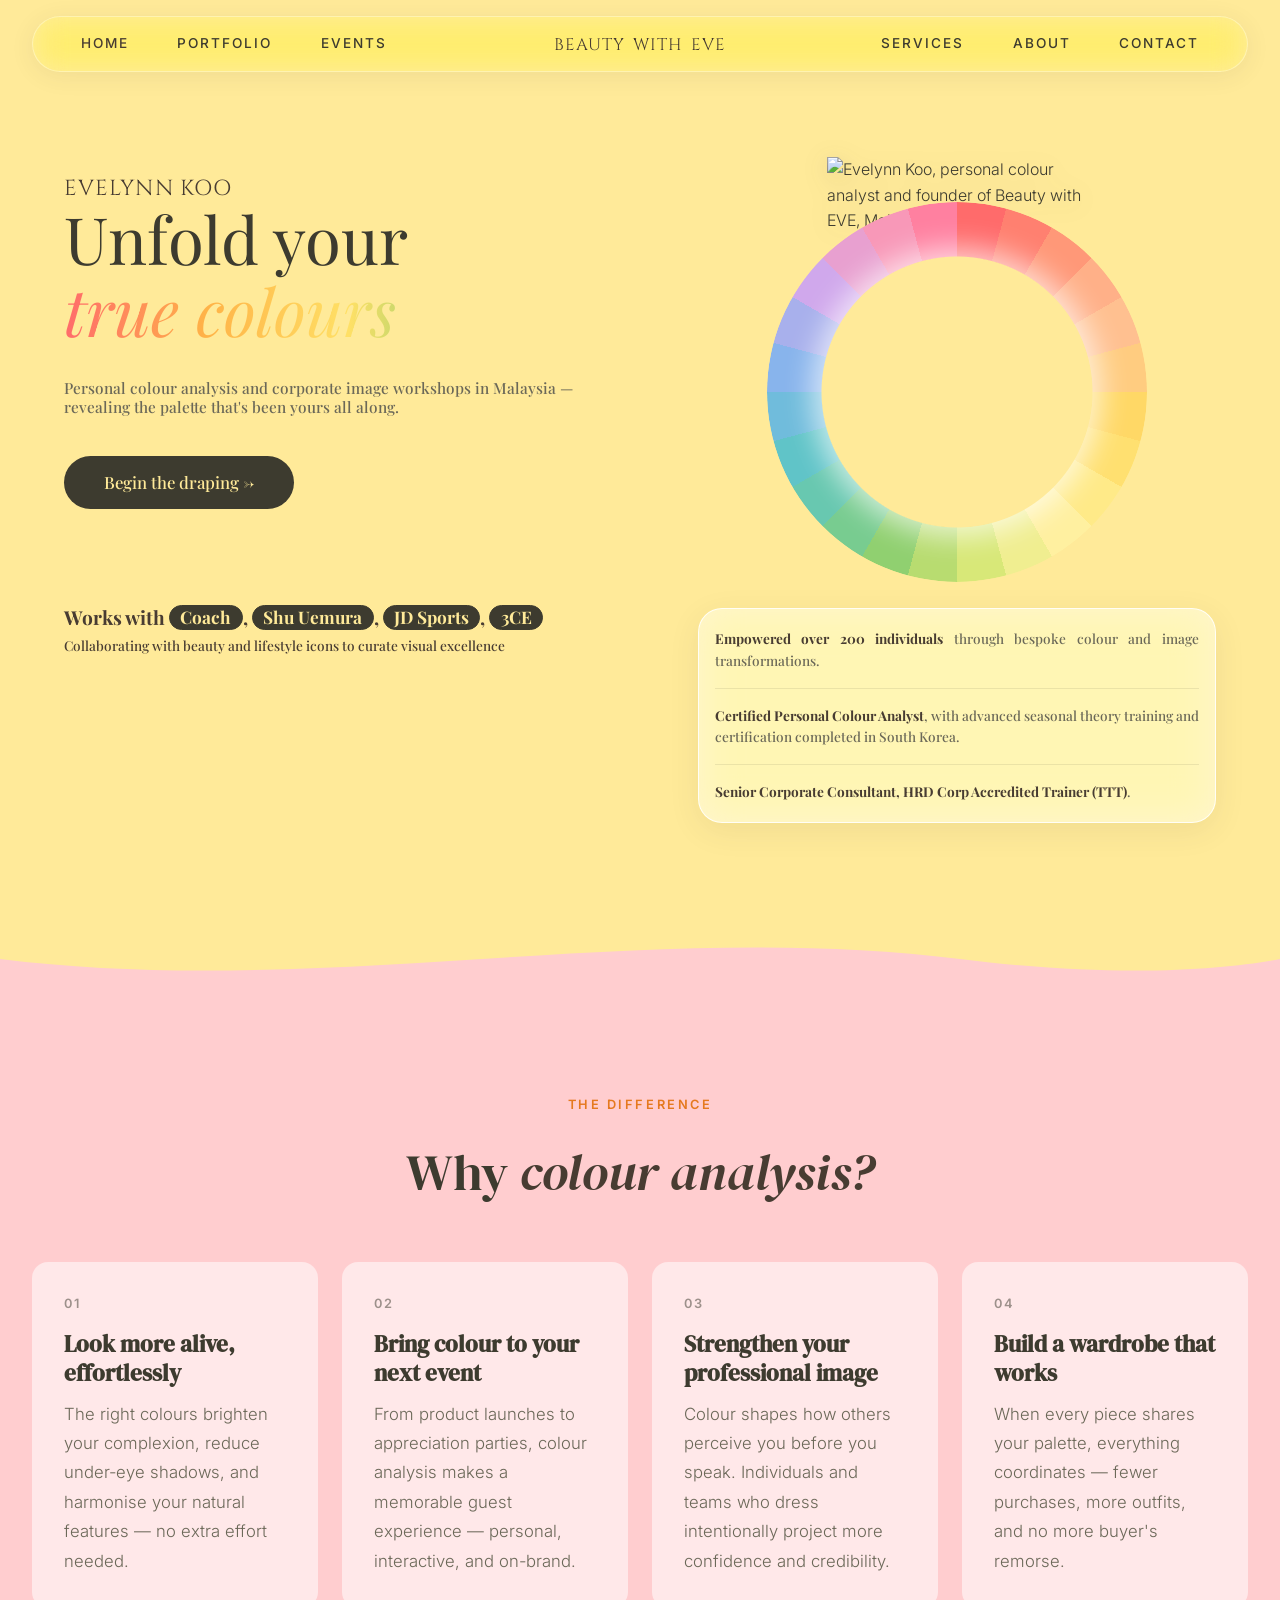
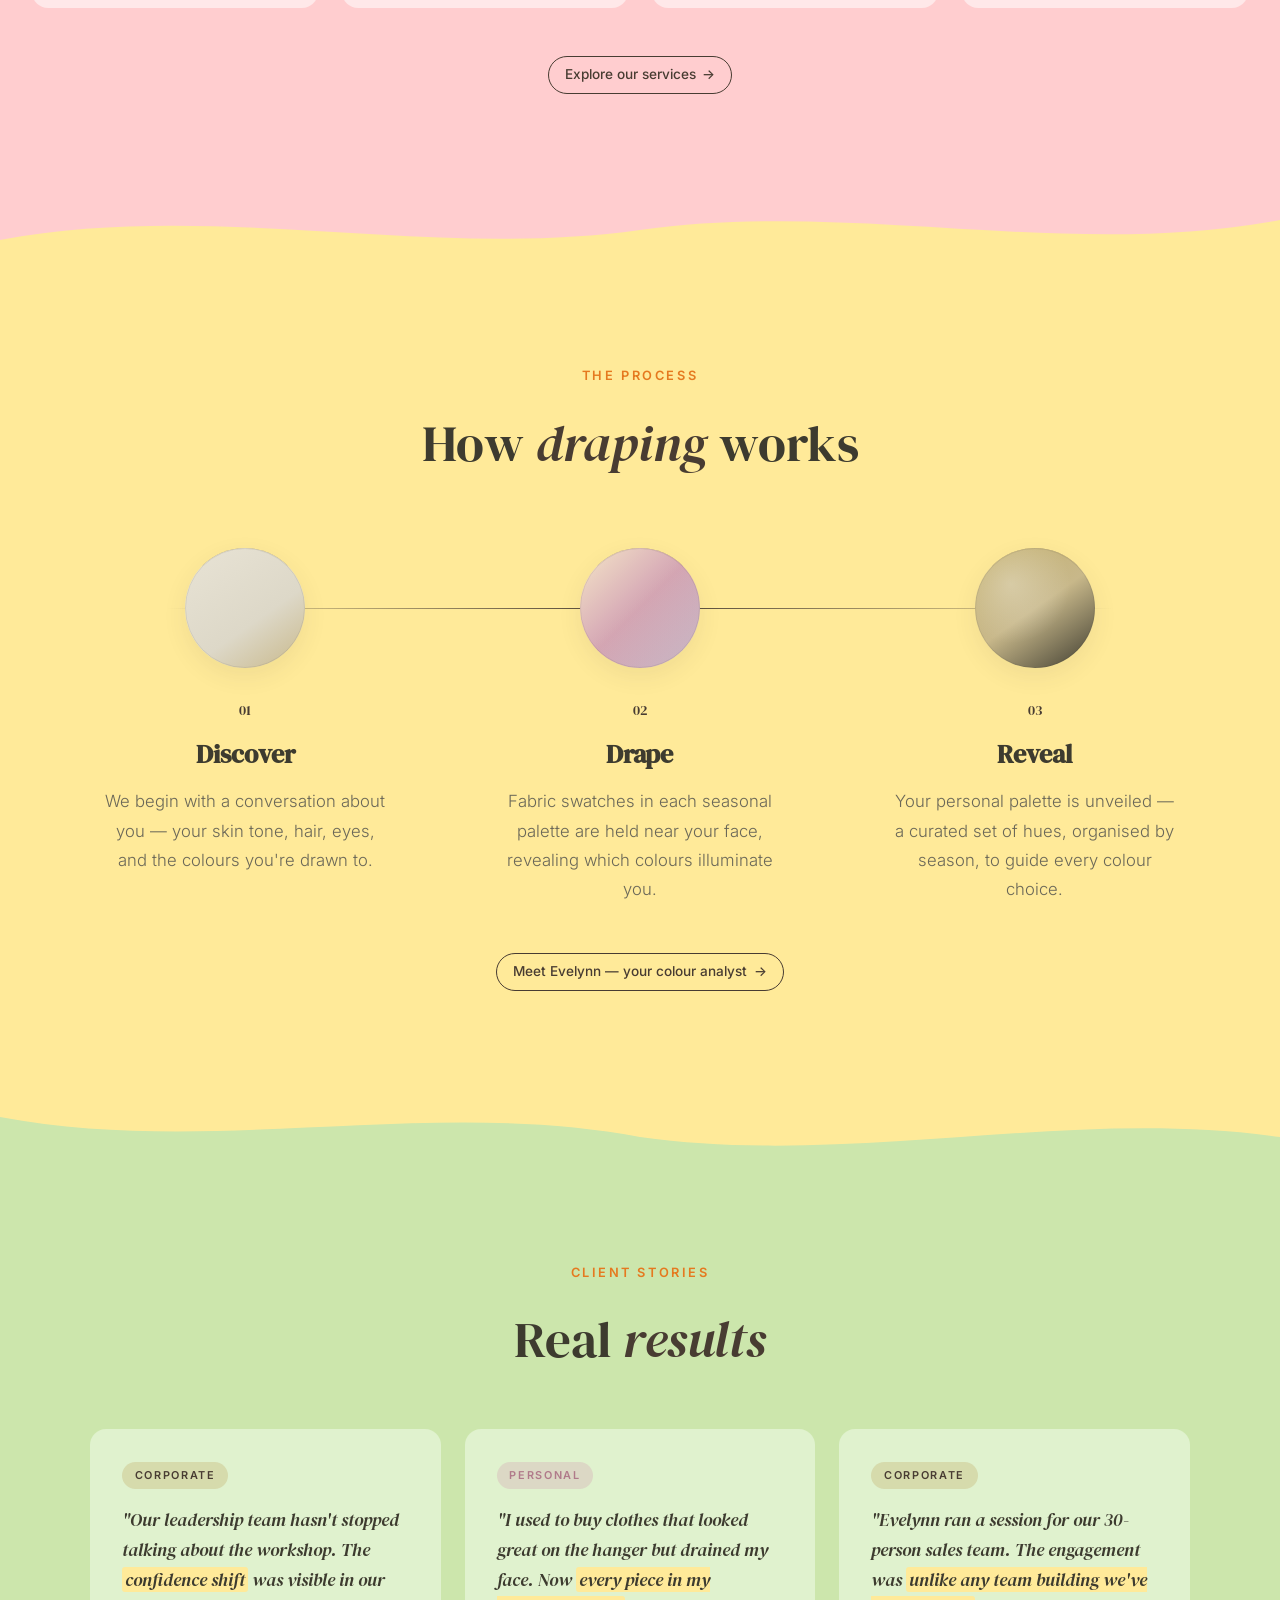
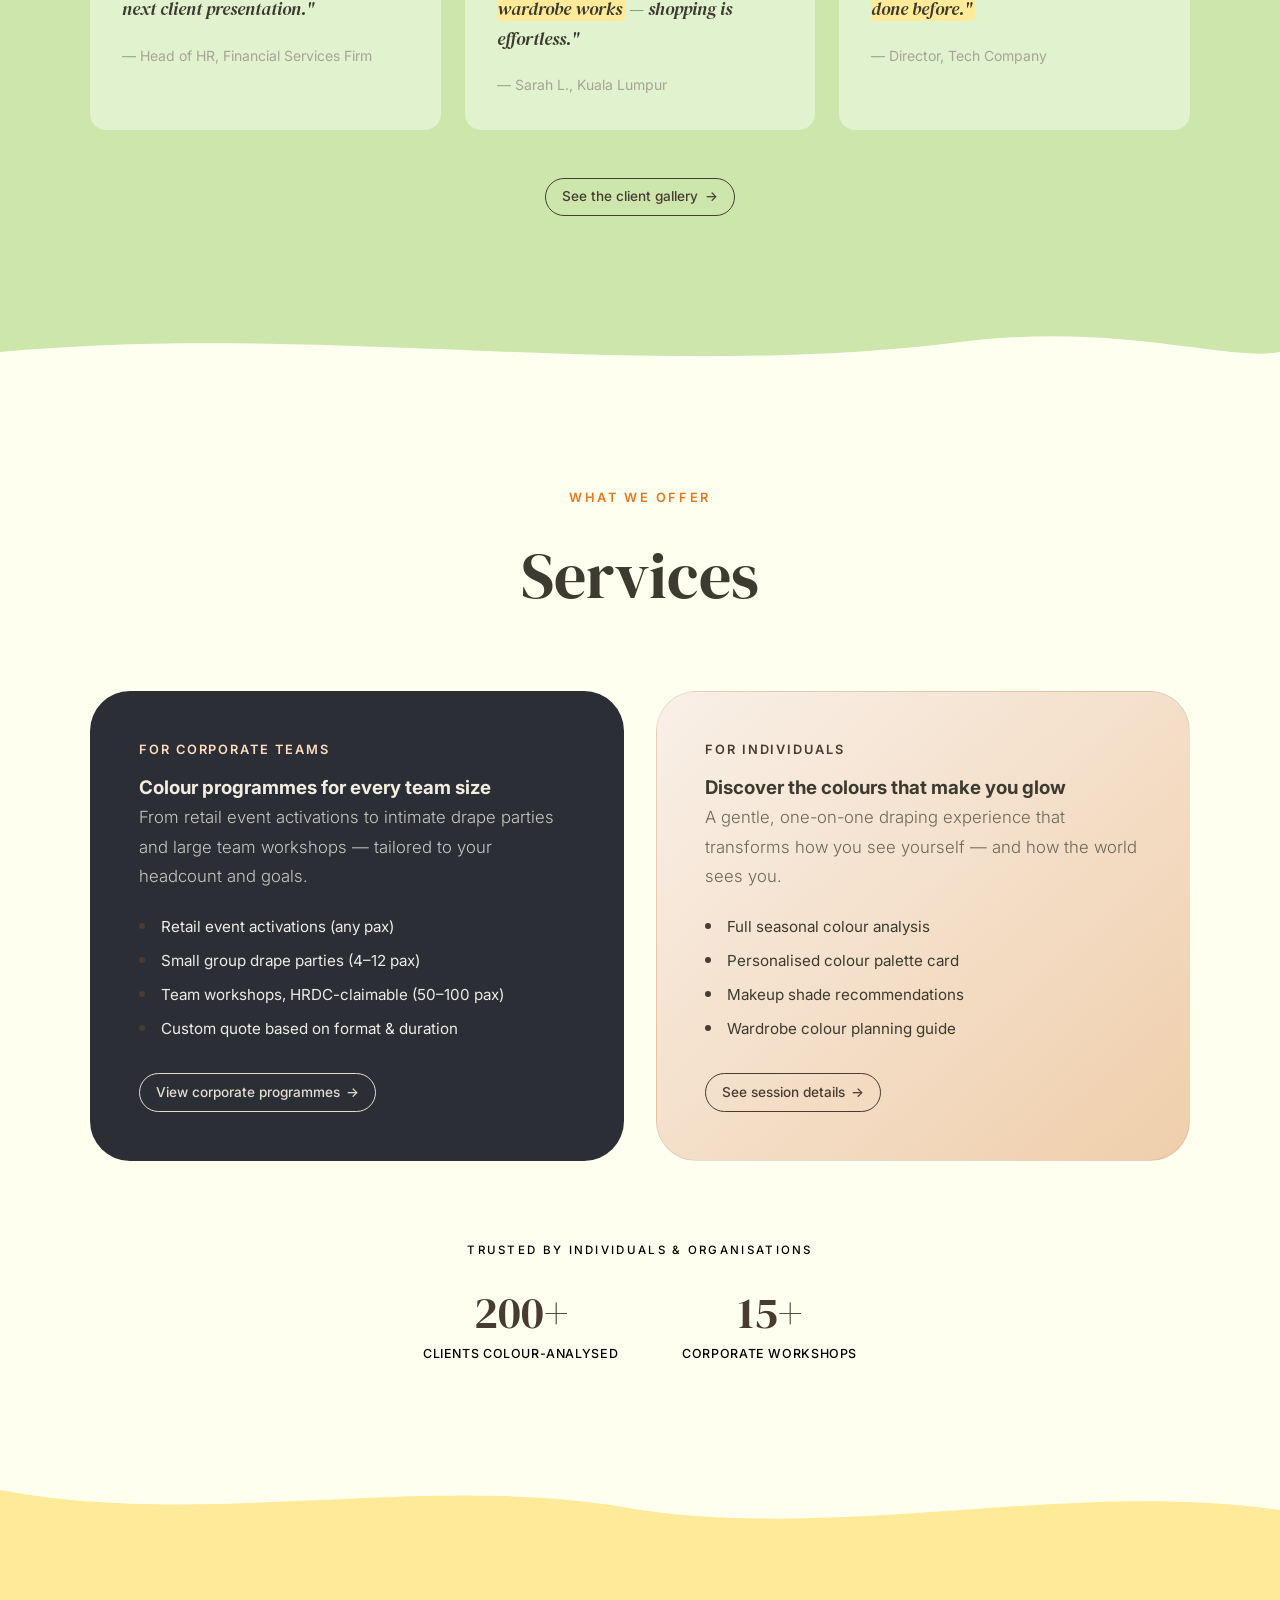
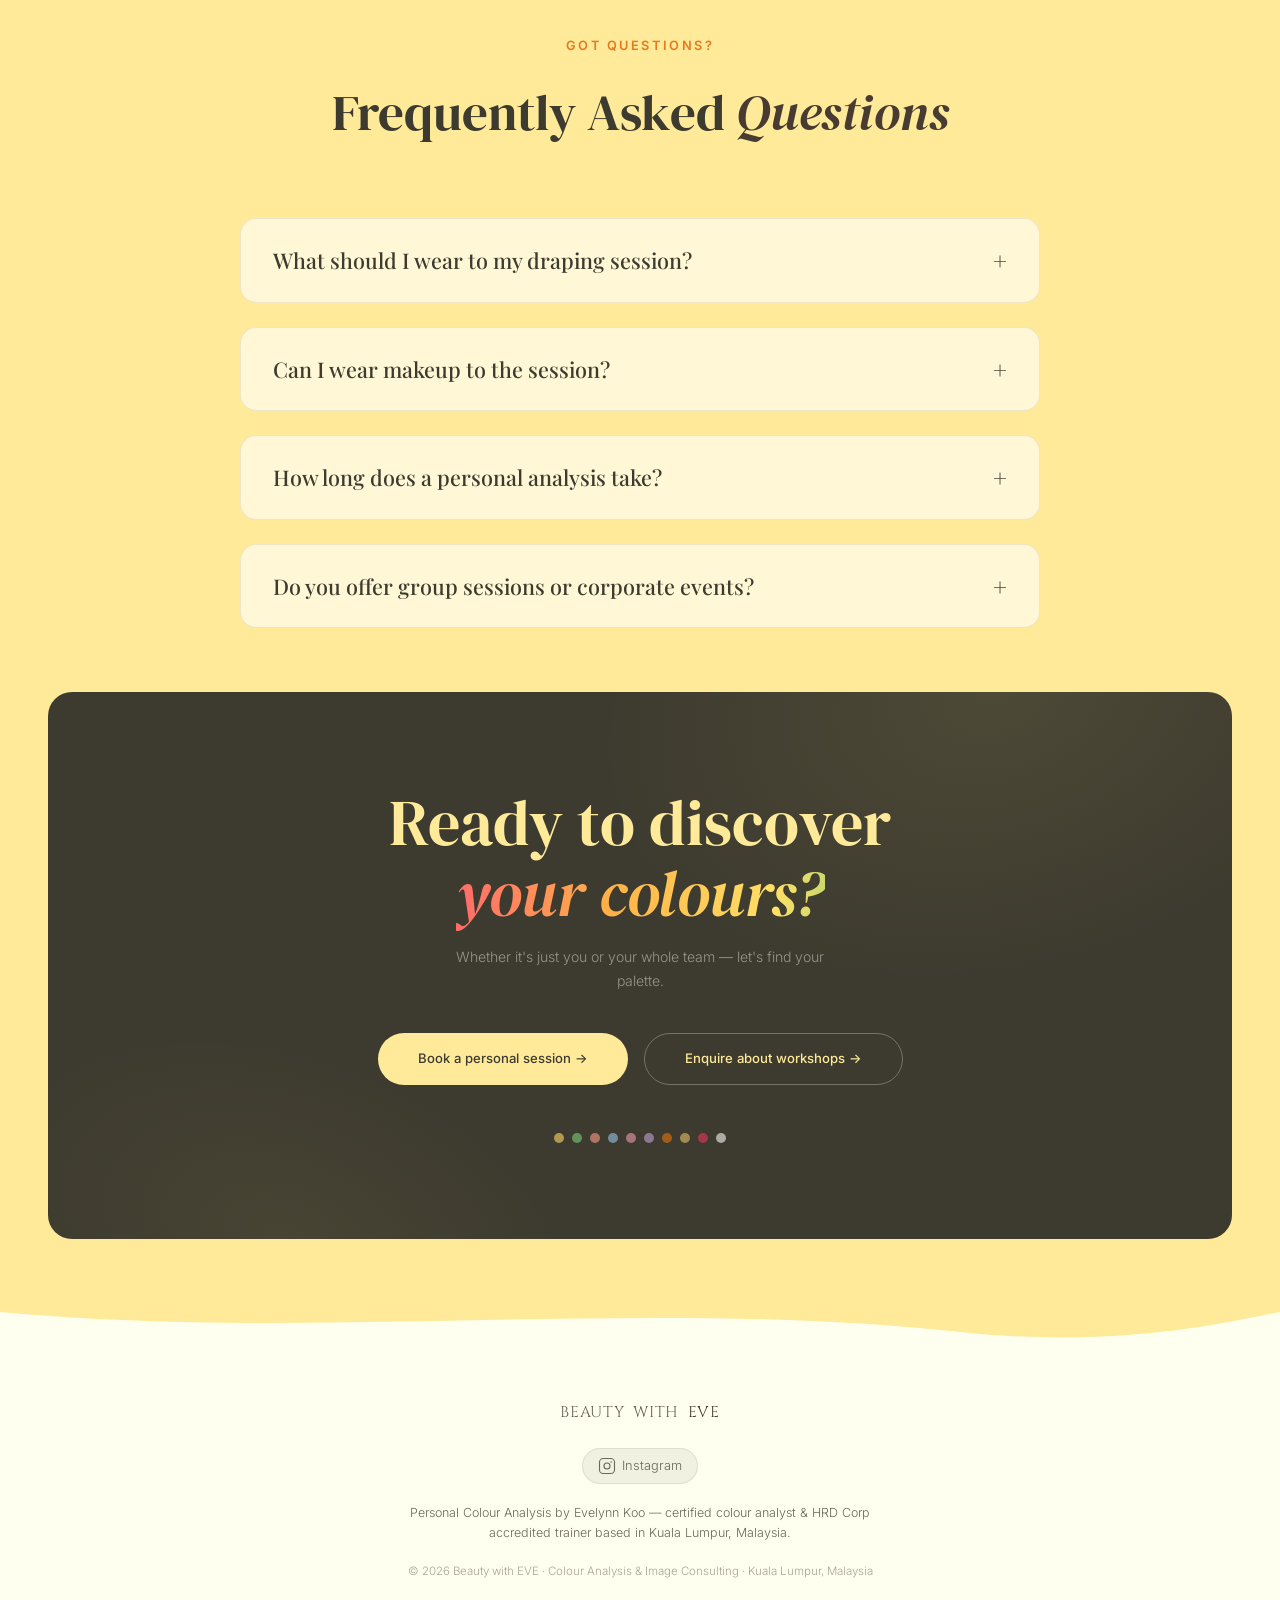
==== index.html @ d12b4817 "Set up self-hosted image folder structure and update all references - Create assets/images/{portrait" ====
<!DOCTYPE html>
<html lang="en-MY">

<head>
  <meta charset="UTF-8">
  <link rel="icon"
    href="data:image/svg+xml,<svg xmlns='http://www.w3.org/2000/svg' viewBox='0 0 100 100'><rect width='100' height='100' rx='20' fill='%23c4b06e'/><text x='50' y='72' text-anchor='middle' font-family='Georgia,serif' font-size='52' fill='white' font-weight='700'>E</text></svg>">
  <meta name="viewport" content="width=device-width, initial-scale=1.0">
  <meta name="theme-color" content="#FFEA99">
  <title>Beauty with EVE — Personal Colour Draping | Malaysia</title>
  <meta name="description"
    content="Discover your natural colour palette with Beauty with EVE — personal colour draping by Evelynn Koo. Find harmony in colour and confidence. Based in Malaysia.">
  <meta name="robots" content="index, follow, max-snippet:-1, max-image-preview:large">
  <link rel="canonical" href="https://beautywitheve.com/">
  <meta property="og:type" content="website">
  <meta property="og:url" content="https://beautywitheve.com/">
  <meta property="og:title" content="Beauty with EVE — Personal Colour Draping">
  <meta property="og:description"
    content="Discover your natural colour palette through expert draping sessions by Evelynn Koo. Based in Malaysia.">
  <meta property="og:site_name" content="Beauty with EVE">
  <meta property="og:locale" content="en_MY">
  <script type="application/ld+json">
  {
    "@context": "https://schema.org",
    "@type": "WebSite",
    "name": "Beauty with EVE",
    "url": "https://beautywitheve.com",
    "potentialAction": {
      "@type": "SearchAction",
      "target": "https://beautywitheve.com/?s={search_term_string}",
      "query-input": "required name=search_term_string"
    }
  }
  </script>
  <script type="application/ld+json">
  {
    "@context": "https://schema.org",
    "@type": "LocalBusiness",
    "name": "Beauty with EVE",
    "url": "https://beautywitheve.com",
    "email": "evelynnkoo@gmail.com",
    "priceRange": "RM 450–Custom",
    "description": "Personal colour draping and analysis sessions by Evelynn Koo in Malaysia.",
    "founder": { "@type": "Person", "name": "Evelynn Koo" },
    "serviceType": "Personal Colour Analysis",
    "areaServed": "Malaysia",
    "address": {
      "@type": "PostalAddress",
      "addressLocality": "Kuala Lumpur",
      "addressCountry": "MY"
    }
  }
  </script>
  <link rel="preload" as="image" href="assets/images/portrait/evelynn-600.webp"
    imagesrcset="assets/images/portrait/evelynn-300.webp 300w, assets/images/portrait/evelynn-600.webp 600w"
    imagesizes="(max-width: 480px) 140px, (max-width: 768px) 180px, 260px">
  <link rel="preconnect" href="https://fonts.googleapis.com">
  <link rel="preconnect" href="https://fonts.gstatic.com" crossorigin>
  <link
    href="https://fonts.googleapis.com/css2?family=Cinzel:wght@400;700&family=DM+Serif+Display:ital@0;1&family=Playfair+Display:ital,wght@0,400;0,500;0,600;0,700;0,800;1,400&family=Inter:wght@300;400;500;600;700&display=swap"
    rel="stylesheet">
  <link rel="stylesheet" href="assets/css/styles.css">
  <link rel="alternate" hreflang="en-MY" href="https://beautywitheve.com/">
  <link rel="alternate" hreflang="x-default" href="https://beautywitheve.com/">
  <script type="application/ld+json">
  { "@context": "https://schema.org", "@type": "WebSite", "name": "Beauty with EVE", "url": "https://beautywitheve.com" }
  </script>
  <meta name="author" content="Evelynn Koo">
  <meta property="og:image"
    content="https://beautywitheve.com/assets/images/og/og-image.jpg">
  <meta property="og:image:width" content="1200">
  <meta property="og:image:height" content="630">
  <meta name="twitter:card" content="summary_large_image">
  <meta name="twitter:title" content="Beauty with EVE — Personal Colour Draping">
  <meta name="twitter:description"
    content="Discover your natural colour palette with Beauty with EVE. Personal colour draping and analysis by Evelynn Koo in Malaysia.">
  <meta name="twitter:image"
    content="https://beautywitheve.com/assets/images/og/og-image.jpg">
  <meta name="geo.region" content="MY-14">
  <meta name="geo.placename" content="Kuala Lumpur, Malaysia">
  <meta name="geo.position" content="3.1390;101.6869">
  <meta name="ICBM" content="3.1390, 101.6869">
  <link rel="sitemap" type="application/xml" href="/sitemap.xml">
  <script type="application/ld+json">
  {
    "@context": "https://schema.org",
    "@type": "FAQPage",
    "mainEntity": [
      {
        "@type": "Question",
        "name": "What should I wear to my draping session?",
        "acceptedAnswer": { "@type": "Answer", "text": "Please wear neutral clothing with an open neckline so the drapes don't compete with your outfit. We recommend wearing white or removing bulky layers, as we need to observe your natural skin undertones closely next to the fabric." }
      },
      {
        "@type": "Question",
        "name": "Can I wear makeup to the session?",
        "acceptedAnswer": { "@type": "Answer", "text": "For the most accurate results, we require you to arrive with a completely bare face. Foundation, bronzer, or tinted sunscreen can artificially alter your overtone and skew the results of the draping." }
      },
      {
        "@type": "Question",
        "name": "How long does a personal colour analysis take?",
        "acceptedAnswer": { "@type": "Answer", "text": "A standard 1-on-1 personal colour analysis takes approximately 90 minutes. This gives us ample time to evaluate all 12 sub-seasons, discuss makeup and jewellery shades, and walk through your personalised wardrobe palette." }
      },
      {
        "@type": "Question",
        "name": "Do you offer group sessions or corporate events?",
        "acceptedAnswer": { "@type": "Answer", "text": "Yes! We offer Drape Parties for small groups of up to 4 people. We also host half-day and full-day corporate workshops for larger teams focused on professional image and uniform styling." }
      }
    ]
  }
  </script>
  <script type="application/ld+json">
  {
    "@context": "https://schema.org",
    "@type": "LocalBusiness",
    "name": "Beauty with EVE",
    "url": "https://beautywitheve.com",
    "aggregateRating": { "@type": "AggregateRating", "ratingValue": "5", "reviewCount": "3", "bestRating": "5" },
    "review": [
      {
        "@type": "Review",
        "reviewRating": { "@type": "Rating", "ratingValue": "5", "bestRating": "5" },
        "author": { "@type": "Person", "name": "Head of HR, Financial Services Firm" },
        "reviewBody": "Our leadership team hasn't stopped talking about the workshop. The confidence shift was visible in our next client presentation."
      },
      {
        "@type": "Review",
        "reviewRating": { "@type": "Rating", "ratingValue": "5", "bestRating": "5" },
        "author": { "@type": "Person", "name": "Sarah L., Kuala Lumpur" },
        "reviewBody": "I used to buy clothes that looked great on the hanger but drained my face. Now every piece in my wardrobe works — shopping is effortless."
      },
      {
        "@type": "Review",
        "reviewRating": { "@type": "Rating", "ratingValue": "5", "bestRating": "5" },
        "author": { "@type": "Person", "name": "Director, Tech Company" },
        "reviewBody": "Evelynn ran a session for our 30-person sales team. The engagement was unlike any team building we've done before."
      }
    ]
  }
  </script>
</head>

<body>
  <a href="#main-content" class="skip-link">Skip to main content</a>

  <nav class="nav" id="nav" aria-label="Main navigation">
    <div class="nav__left">
      <a href="index.html" class="active">Home</a>
      <a href="portfolio.html">Portfolio</a>
      <a href="events.html">Events</a>
    </div>
    <a href="index.html" class="nav__logo"><span class="nav__logo-prefix">Beauty with </span><span
        class="nav__logo-eve">EVE</span></a>
    <div class="nav__right">
      <a href="services.html">Services</a>
      <a href="about.html">About</a>
      <a href="contact.html">Contact</a>
    </div>
    <button class="nav__hamburger" aria-label="Open navigation menu" aria-expanded="false" aria-controls="nav-mobile">
      <span></span><span></span><span></span>
    </button>
  </nav>
  <div class="nav__mobile" id="nav-mobile" aria-hidden="true">
    <a href="index.html" class="active">Home</a>
    <a href="portfolio.html">Portfolio</a>
    <a href="events.html">Events</a>
    <a href="services.html">Services</a>
    <a href="about.html">About</a>
    <a href="contact.html">Contact</a>
  </div>

  <main id="main-content">

    <!-- ── HERO ── -->
    <section class="hero-drape">
      <div class="hero-drape__layer--back"></div>

      <div class="hero-drape__inner">
        <div class="hero-drape__left">
          <div class="hero-drape__eyebrow">Evelynn Koo</div>
          <h1 class="hero-drape__title">
            Unfold your<br><em>true colours</em>
          </h1>
          <p class="hero-drape__subtitle">
            Personal colour analysis and corporate image workshops in Malaysia — revealing the palette that's been yours all along.
          </p>
          <a href="contact.html" class="hero-drape__btn">Begin the draping &rarr;</a>

          <div class="hero-drape__brands">
            <div class="hero-drape__brands-title">Works with
              <a href="events.html" class="brand-link">Coach</a>,
              <a href="events.html" class="brand-link">Shu Uemura</a>,
              <a href="events.html" class="brand-link">JD Sports</a>,
              <a href="events.html" class="brand-link">3CE</a>
            </div>
            <div class="hero-drape__brands-sub">Collaborating with beauty and lifestyle icons to curate visual
              excellence</div>
          </div>
        </div>

        <div class="hero-drape__right">
          <div class="hero-drape__visuals">
            <div class="hero-drape__aurora">
              <span class="aurora-spot s1"></span>
              <span class="aurora-spot s2"></span>
              <span class="aurora-spot s3"></span>
              <span class="aurora-spot s4"></span>
              <span class="aurora-spot s5"></span>
              <span class="aurora-spot s6"></span>
              <span class="aurora-spot s7"></span>
              <span class="aurora-spot s8"></span>
              <span class="aurora-spot s9"></span>
              <span class="aurora-spot s10"></span>
              <span class="aurora-spot s11"></span>
              <span class="aurora-spot s12"></span>
              <span class="aurora-spot s13"></span>
              <span class="aurora-spot s14"></span>
              <span class="aurora-spot s15"></span>
              <span class="aurora-spot s16"></span>
            </div>
            <img class="hero-drape__portrait"
              src="assets/images/portrait/evelynn.jpg"
              srcset="assets/images/portrait/evelynn-300.webp 300w,
                      assets/images/portrait/evelynn-600.webp 600w"
              sizes="(max-width: 480px) 140px, (max-width: 768px) 180px, 260px"
              alt="Evelynn Koo, personal colour analyst and founder of Beauty with EVE, Malaysia"
              width="600" height="800" fetchpriority="high">
            <div class="hero-drape__wheel"></div>
          </div>
          <div class="hero-drape__credentials">
            <ul>
              <li><strong>Empowered over 200 individuals</strong> through bespoke colour and image transformations.</li>
              <li><strong>Certified Personal Colour Analyst</strong>, with advanced seasonal theory training and
                certification completed in South Korea.</li>
              <li><strong>Senior Corporate Consultant, HRD Corp Accredited Trainer (TTT)</strong>.</li>
            </ul>
          </div>
        </div>
      </div>
    </section>

    <!-- ── WAVE ── -->
    <div class="wave-divider wave-divider--yellow">
      <svg viewBox="0 0 1440 80" preserveAspectRatio="none" fill="none" aria-hidden="true">
        <path d="M0 40 C360 80 720 0 1080 40 C1260 60 1380 50 1440 40 L1440 80 L0 80Z" fill="#ffcdcf" />
      </svg>
    </div>

    <!-- ── 2. WHY COLOUR ANALYSIS ── -->
    <section class="why-drape" id="why">
      <div class="why-drape__inner">
        <div class="drape-reveal__label">The Difference</div>
        <h2 class="drape-reveal__title">Why <em>colour analysis?</em></h2>
        <div class="why-drape__grid">
          <div class="why-drape__card fade-in">
            <div class="why-drape__num">01</div>
            <h3 class="why-drape__card-title">Look more alive, effortlessly</h3>
            <p class="why-drape__card-desc">The right colours brighten your complexion, reduce under-eye shadows, and
              harmonise your natural features — no extra effort needed.</p>
          </div>
          <div class="why-drape__card fade-in">
            <div class="why-drape__num">02</div>
            <h3 class="why-drape__card-title">Bring colour to your next event</h3>
            <p class="why-drape__card-desc">From product launches to appreciation parties, colour analysis makes a
              memorable guest experience — personal, interactive, and on-brand.</p>
          </div>
          <div class="why-drape__card fade-in">
            <div class="why-drape__num">03</div>
            <h3 class="why-drape__card-title">Strengthen your professional image</h3>
            <p class="why-drape__card-desc">Colour shapes how others perceive you before you speak. Individuals and
              teams who dress intentionally project more confidence and credibility.</p>
          </div>
          <div class="why-drape__card fade-in">
            <div class="why-drape__num">04</div>
            <h3 class="why-drape__card-title">Build a wardrobe that works</h3>
            <p class="why-drape__card-desc">When every piece shares your palette, everything coordinates — fewer
              purchases, more outfits, and no more buyer's remorse.</p>
          </div>
        </div>
        <div class="section-link-center">
          <a href="services.html" class="audience__link">Explore our services <span>→</span></a>
        </div>
      </div>
    </section>

    <!-- ── WAVE ── -->
    <div class="wave-divider wave-divider--pink">
      <svg viewBox="0 0 1440 80" preserveAspectRatio="none" fill="none" aria-hidden="true">
        <path d="M0 50 C240 10 480 70 720 40 C960 10 1200 70 1440 30 L1440 80 L0 80Z" fill="#FFEA99" />
      </svg>
    </div>

    <!-- ── 3. HOW DRAPING WORKS ── -->
    <section class="experience" id="process">
      <div class="experience__header">
        <div class="drape-reveal__label">The Process</div>
        <h2 class="drape-reveal__title">How <em>draping</em> works</h2>
      </div>

      <div class="experience__steps">
        <div class="experience__step fade-in">
          <div class="experience__step-circle step-drape-1"></div>
          <div class="experience__step-num">01</div>
          <h3 class="experience__step-title">Discover</h3>
          <p class="experience__step-desc">
            We begin with a conversation about you — your skin tone, hair, eyes, and the colours you're drawn to.
          </p>
        </div>
        <div class="experience__step fade-in">
          <div class="experience__step-circle step-drape-2"></div>
          <div class="experience__step-num">02</div>
          <h3 class="experience__step-title">Drape</h3>
          <p class="experience__step-desc">
            Fabric swatches in each seasonal palette are held near your face, revealing which colours illuminate you.
          </p>
        </div>
        <div class="experience__step fade-in">
          <div class="experience__step-circle step-drape-3"></div>
          <div class="experience__step-num">03</div>
          <h3 class="experience__step-title">Reveal</h3>
          <p class="experience__step-desc">
            Your personal palette is unveiled — a curated set of hues, organised by season, to guide every colour
            choice.
          </p>
        </div>
      </div>
      <div class="section-link-center">
        <a href="about.html" class="audience__link">Meet Evelynn — your colour analyst <span>→</span></a>
      </div>
    </section>

    <!-- ── WAVE ── -->
    <div class="wave-divider wave-divider--linen">
      <svg viewBox="0 0 1440 80" preserveAspectRatio="none" fill="none" aria-hidden="true">
        <path d="M0 30 C240 70 480 10 720 50 C960 80 1200 20 1440 50 L1440 80 L0 80Z" fill="#CCE6AC" />
      </svg>
    </div>

    <!-- ── 4. REAL RESULTS ── -->
    <section class="stories" id="results">
      <div class="stories__inner">
        <div class="stories__header">
          <div class="drape-reveal__label">Client Stories</div>
          <h2 class="drape-reveal__title">Real <em>results</em></h2>
        </div>
        <div class="stories__grid">
          <div class="story-card fade-in">
            <span class="story-card__type story-card__type--corp">Corporate</span>
            <blockquote>"Our leadership team hasn't stopped talking about the workshop. The <span
                class="story-highlight">confidence shift</span> was visible
              in our next client presentation."</blockquote>
            <cite>— Head of HR, Financial Services Firm</cite>
          </div>
          <div class="story-card fade-in">
            <span class="story-card__type story-card__type--personal">Personal</span>
            <blockquote>"I used to buy clothes that looked great on the hanger but drained my face. Now <span
                class="story-highlight">every piece in
                my wardrobe works</span> — shopping is effortless."</blockquote>
            <cite>— Sarah L., Kuala Lumpur</cite>
          </div>
          <div class="story-card fade-in">
            <span class="story-card__type story-card__type--corp">Corporate</span>
            <blockquote>"Evelynn ran a session for our 30-person sales team. The engagement was <span
                class="story-highlight">unlike any team building
                we've done before."</span></blockquote>
            <cite>— Director, Tech Company</cite>
          </div>
        </div>
        <div class="section-link-center">
          <a href="portfolio.html" class="audience__link">See the client gallery <span>→</span></a>
        </div>
      </div>
    </section>

    <!-- ── WAVE ── -->
    <div class="wave-divider wave-divider--surface">
      <svg viewBox="0 0 1440 80" preserveAspectRatio="none" fill="none" aria-hidden="true">
        <path d="M0 40 C360 10 720 70 1080 30 C1260 10 1380 50 1440 40 L1440 80 L0 80Z" fill="#FFFFF0" />
      </svg>
    </div>

    <!-- ── 5. SERVICES ── -->
    <section class="audience" id="clients">
      <div class="audience__header fade-in">
        <div class="drape-reveal__label">What We Offer</div>
        <h2 class="audience__title">Services</h2>
      </div>
      <div class="audience__inner">
        <div class="audience__card audience__card--corporate fade-in">
          <div class="audience__label">For corporate teams</div>
          <h3>Colour programmes for every team size</h3>
          <p>From retail event activations to intimate drape parties and large team workshops — tailored to your
            headcount and goals.</p>
          <ul>
            <li>Retail event activations (any pax)</li>
            <li>Small group drape parties (4–12 pax)</li>
            <li>Team workshops, HRDC-claimable (50–100 pax)</li>
            <li>Custom quote based on format &amp; duration</li>
          </ul>
          <a href="services.html" class="audience__link">View corporate programmes <span>→</span></a>
        </div>
        <div class="audience__card audience__card--personal fade-in">
          <div class="audience__label">For individuals</div>
          <h3>Discover the colours that make you glow</h3>
          <p>A gentle, one-on-one draping experience that transforms how you see yourself — and how the world sees you.
          </p>
          <ul>
            <li>Full seasonal colour analysis</li>
            <li>Personalised colour palette card</li>
            <li>Makeup shade recommendations</li>
            <li>Wardrobe colour planning guide</li>
          </ul>
          <a href="services.html" class="audience__link">See session details <span>→</span></a>
        </div>
      </div>

      <!-- Social Proof -->
      <div class="proof__inner fade-in">
        <div class="proof__label">Trusted by individuals & organisations</div>
        <div class="proof__stats">
          <div>
            <div class="proof__stat-num">200+</div>
            <div class="proof__stat-desc">Clients colour-analysed</div>
          </div>
          <div>
            <div class="proof__stat-num">15+</div>
            <div class="proof__stat-desc">Corporate workshops</div>
          </div>
        </div>
      </div>
    </section>

    <!-- ── WAVE ── -->
    <div class="wave-divider wave-divider--ivory">
      <svg viewBox="0 0 1440 80" preserveAspectRatio="none" fill="none" aria-hidden="true">
        <path d="M0 30 C240 70 480 10 720 50 C960 80 1200 20 1440 50 L1440 80 L0 80Z" fill="#FFEA99" />
      </svg>
    </div>

    <!-- ── FAQ ── -->
    <section class="faq-drape" id="faq">
      <div class="faq-drape__inner">
        <div class="drape-reveal__label">Got Questions?</div>
        <h2 class="faq-drape__title">Frequently Asked <em>Questions</em></h2>

        <div class="faq-drape__list">
          <details class="faq-drape__item fade-in">
            <summary class="faq-drape__question">What should I wear to my draping session?</summary>
            <div class="faq-drape__answer">
              <p>Please wear neutral clothing with an open neckline so the drapes don't compete with your outfit. We
                recommend wearing white or removing bulky layers, as we need to observe your natural skin undertones
                closely next to the fabric.</p>
            </div>
          </details>

          <details class="faq-drape__item fade-in">
            <summary class="faq-drape__question">Can I wear makeup to the session?</summary>
            <div class="faq-drape__answer">
              <p>For the most accurate results, we require you to arrive with a completely bare face. Foundation,
                bronzer, or tinted sunscreen can artificially alter your overtone and skew the results of the draping.
              </p>
            </div>
          </details>

          <details class="faq-drape__item fade-in">
            <summary class="faq-drape__question">How long does a personal analysis take?</summary>
            <div class="faq-drape__answer">
              <p>A standard 1-on-1 personal colour analysis takes approximately 90 minutes. This gives us ample time to
                evaluate all 12 sub-seasons, discuss makeup and jewellery shades, and walk through your personalised
                wardrobe palette.</p>
            </div>
          </details>

          <details class="faq-drape__item fade-in">
            <summary class="faq-drape__question">Do you offer group sessions or corporate events?</summary>
            <div class="faq-drape__answer">
              <p>Yes! We offer "Drape Parties" for small groups of up to 4 people. We also host half-day and full-day
                corporate workshops for larger teams focused on professional image and uniform styling.</p>
            </div>
          </details>
        </div>
      </div>
    </section>

    <!-- ── CTA ── -->
    <section class="cta-drape" id="contact">
      <div class="cta-drape__fabric"></div>
      <div class="cta-drape__inner">
        <h2 class="cta-drape__headline">
          Ready to discover<br><em>your colours?</em>
        </h2>
        <p class="cta-drape__subtitle">
          Whether it's just you or your whole team — let's find your palette.
        </p>
        <div class="cta-drape__actions">
          <a href="contact.html" class="cta-drape__btn">Book a personal session →</a>
          <a href="contact.html" class="cta-drape__btn cta-drape__btn--outline">Enquire about workshops →</a>
        </div>
        <div class="cta-drape__swatches" aria-hidden="true">
          <div class="cta-drape__dot"></div>
          <div class="cta-drape__dot"></div>
          <div class="cta-drape__dot"></div>
          <div class="cta-drape__dot"></div>
          <div class="cta-drape__dot"></div>
          <div class="cta-drape__dot"></div>
          <div class="cta-drape__dot"></div>
          <div class="cta-drape__dot"></div>
          <div class="cta-drape__dot"></div>
          <div class="cta-drape__dot"></div>
        </div>
      </div>
    </section>

    <!-- ── WAVE ── -->
    <div class="wave-divider wave-divider--bg">
      <svg viewBox="0 0 1440 80" preserveAspectRatio="none" fill="none" aria-hidden="true">
        <path d="M0 25 C360 55 720 10 1080 45 C1260 62 1380 35 1440 25 L1440 80 L0 80Z" fill="#FFFFF0" />
      </svg>
    </div>

  </main>

  <!-- ── FOOTER ── -->
  <footer id="site-footer"></footer>

  <script src="assets/js/script.js" defer></script>
</body>

</html>
---- assets/css/styles.css ----
/* Beauty with EVE — Shared Stylesheet */

/* ── Skip to main content (accessibility) ── */
.skip-link {
  position: absolute;
  top: -100%;
  left: 1rem;
  padding: 0.75rem 1.5rem;
  background: var(--text-primary);
  color: #fff;
  border-radius: 0 0 8px 8px;
  font-size: 0.9rem;
  z-index: 9999;
  transition: top 0.2s;
}

.skip-link:focus {
  top: 0;
}

:root {
  --bg: #FFEA99;
  --bg-secondary: #FFCDCF;
  --bg-tertiary: #CCE6AC;
  --surface: #e8e3d5;
  --border: rgba(61, 59, 47, 0.09);
  --text-primary: #3d3b2f;
  --text-dark: #483c32;
  --text-secondary: #6b6858;
  --text-muted: #a8a494;
  --accent: #483C32;
  --accent-dark: #483C32;
  --accent-amber: #dd8d22;
  --font-serif: 'DM Serif Display', Georgia, serif;
  --font-playfair: 'Playfair Display', Georgia, serif;
  --font-cinzel: 'Cinzel', serif;
  --font-sans: 'Inter', -apple-system, sans-serif;
  --transition: 0.4s cubic-bezier(0.16, 1, 0.3, 1);
}

*,
*::before,
*::after {
  box-sizing: border-box;
  margin: 0;
  padding: 0;
}

html {
  font-size: 16px;
  scroll-behavior: smooth;
}

body {
  background: var(--bg);
  color: var(--text-primary);
  font-family: var(--font-sans);
  font-weight: 300;
  line-height: 1.6;
  -webkit-font-smoothing: antialiased;
  overflow-x: hidden;
}

a {
  color: inherit;
  text-decoration: none;
}

img {
  max-width: 100%;
  height: auto;
}

#main-content {
  scroll-margin-top: 80px;
}

/* ── Nav ── */
.nav {
  position: absolute;
  top: 1rem;
  left: 50%;
  transform: translateX(-50%);
  z-index: 100;
  display: flex;
  align-items: center;
  justify-content: space-between;
  padding: 0.4rem 3rem;
  width: 95%;
  max-width: 1600px;
  background: rgba(255, 255, 255, 0.12);
  border-radius: 100px;
  border: 1px solid rgba(255, 255, 255, 0.35);
  backdrop-filter: blur(16px) saturate(180%);
  -webkit-backdrop-filter: blur(16px) saturate(180%);
  box-shadow: 0 4px 24px rgba(61, 59, 47, 0.08);
  transition: background 0.5s ease, border-color 0.5s ease, box-shadow 0.5s ease, top 0.4s cubic-bezier(0.16, 1, 0.3, 1);
}

.nav.scrolled {
  position: fixed;
  top: 0.4rem;
  background: rgba(255, 255, 255, 0.22);
  border-color: rgba(255, 255, 255, 0.4);
  backdrop-filter: blur(24px) saturate(200%);
  -webkit-backdrop-filter: blur(24px) saturate(200%);
  box-shadow: 0 8px 32px rgba(61, 59, 47, 0.10);
}

.nav__left,
.nav__right {
  display: flex;
  gap: 3rem;
  flex: 1;
  align-items: center;
}

.nav__right {
  justify-content: flex-end;
}

.nav__logo {
  font-family: var(--font-cinzel);
  font-size: clamp(1.4rem, 2vw, 1.7rem);
  color: var(--text-dark);
  text-align: center;
  flex: 0 0 auto;
  text-transform: uppercase;
  letter-spacing: 0.05em;
  word-spacing: 0.15em;
}

.nav__logo-prefix {
  font-size: 0.65em;
  font-weight: 400;
  letter-spacing: 0.05em;
}

.nav__logo-eve {
  font-size: 0.65em;
  font-weight: 400;
  letter-spacing: 0.05em;
}

.nav a {
  font-size: 0.85rem;
  text-transform: uppercase;
  letter-spacing: 0.15em;
  font-weight: 500;
  color: var(--text-primary);
  transition: color var(--transition);
}

.nav a:hover,
.nav a.active {
  color: var(--accent);
}

/* Logo link overrides nav a defaults — .nav prefix raises specificity to (0,3,0) to beat .nav a:hover (0,2,1) */
.nav .nav__logo,
.nav .nav__logo:hover {
  font-size: clamp(1.3rem, 2vw, 1.6rem);
  font-weight: 400;
  color: var(--text-dark);
  text-decoration: none;
  transform: none;
}

/* ════════════════════════════════════════════════
       HERO — Warm yellow gradient with portrait photos
       ════════════════════════════════════════════════ */

.hero-drape {
  min-height: 100vh;
  min-height: 100svh;
  position: relative;
  display: flex;
  justify-content: center;
  padding: 8rem 4rem 6rem;
  overflow: hidden;
  background: var(--bg);
}

.hero-drape__inner {
  width: 100%;
  max-width: 1500px;
  margin: 3rem auto 0;
  display: flex;
  justify-content: space-between;
  align-items: flex-start;
  position: relative;
  z-index: 2;
}

.hero-drape__layer--back {
  position: absolute;
  inset: 0;
  pointer-events: none;
  z-index: 0;
}

.hero-drape__left {
  position: relative;
  flex: 0 0 50%;
  max-width: 700px;
  display: flex;
  flex-direction: column;
  align-items: flex-start;
}

.hero-drape__right {
  position: relative;
  flex: 0 0 45%;
  max-width: 600px;
  display: flex;
  flex-direction: column;
  align-items: center;
  margin-top: 1rem;
}

.hero-drape__eyebrow {
  font-family: var(--font-cinzel);
  font-size: clamp(1rem, 1.7vw, 1.9rem);
  font-weight: 400;
  line-height: 1.2;
  letter-spacing: 0.05em;
  text-transform: uppercase;
  color: var(--text-dark);
}

.hero-drape__title {
  font-family: var(--font-playfair);
  font-size: clamp(2rem, 5.1vw, 5.1rem);
  font-weight: 400;
  line-height: 1.1;
  color: var(--text-primary);
  margin-bottom: 2rem;
}

.hero-drape__title em {
  font-style: italic;
  background: linear-gradient(90deg,
      #ff6b6b, #ffb347, #ffe066, #6bcb77,
      #4d96ff, #c77dff, #ff6b9d, #ff6b6b);
  background-size: 300% auto;
  -webkit-background-clip: text;
  -webkit-text-fill-color: transparent;
  background-clip: text;
  animation: rainbow-shift 20s linear infinite;
}

@keyframes rainbow-shift {
  0% {
    background-position: 0% center;
  }

  100% {
    background-position: 300% center;
  }
}

.hero-drape__subtitle {
  font-family: var(--font-playfair);
  font-size: clamp(0.95rem, 1.2vw, 1.15rem);
  font-weight: 500;
  color: var(--text-secondary);
  line-height: 1.25;
  margin-bottom: 2.5rem;
  max-width: 600px;
}

.hero-drape__btn {
  display: inline-flex;
  align-items: center;
  gap: 0.6rem;
  font-family: var(--font-playfair);
  font-size: 1.05rem;
  font-weight: 500;
  padding: 0.8rem 2.5rem;
  border-radius: 100px;
  background: var(--text-primary);
  color: var(--bg);
  border: none;
  cursor: pointer;
  transition: all var(--transition);
}

.hero-drape__btn:hover {
  background: var(--accent-amber);
  color: #fff;
  transform: translateY(-2px);
}

.hero-drape__btn--full {
  text-align: center;
  justify-content: center;
  width: 100%;
}

.hero-drape__btn--secondary {
  background: transparent;
  border: 1px solid rgba(242, 237, 224, 0.3);
  color: var(--bg);
}

.hero-drape__btn--secondary:hover {
  background: rgba(255, 255, 255, 0.1);
}

.hero-drape__brands {
  margin-top: 6rem;
}

.hero-drape__brands-title {
  font-family: var(--font-playfair);
  font-size: clamp(1rem, 1.5vw, 1.5rem);
  font-weight: 700;
  color: #483C32;
  line-height: 1.15;
  margin-bottom: 0.4rem;
}

.brand-link {
  color: var(--bg);
  text-decoration: none;
  display: inline-block;
  background: var(--text-primary);
  border: 1px solid var(--text-primary);
  border-radius: 100px;
  padding: 0.1rem 0.65rem;
  font-size: 0.9em;
  transition: background 0.2s, color 0.2s;
}

.brand-link:hover {
  background: var(--bg);
  color: var(--text-primary);
}

.hero-drape__brands-sub {
  font-family: var(--font-playfair);
  font-size: clamp(0.85rem, 1vw, 1rem);
  font-weight: 500;
  color: #483C32;
  line-height: 1.4;
}

.hero-drape__visuals {
  position: relative;
  width: 100%;
  height: 400px;
  margin-bottom: 1rem;
  display: flex;
  align-items: center;
  justify-content: center;
}

.hero-drape__aurora {
  position: absolute;
  width: 460px;
  height: 460px;
  z-index: 0;
  pointer-events: none;
}

/* Aurora ribbons — elongated ellipses rotated tangentially to the ring */
.aurora-spot {
  position: absolute;
  width: 145px;
  height: 48px;
  border-radius: 50%;
  filter: blur(22px);
  opacity: 0;
  animation:
    aurora-pulse var(--dur) ease-in-out var(--delay) infinite,
    aurora-drift var(--dur2) ease-in-out var(--delay2) infinite;
}

@keyframes aurora-pulse {

  0%,
  100% {
    opacity: 0;
  }

  40%,
  60% {
    opacity: var(--peak, 0.85);
  }
}

@keyframes aurora-drift {

  0%,
  100% {
    transform: rotate(var(--rot)) scale(1) translateY(0px);
  }

  50% {
    transform: rotate(var(--rot)) scale(1.12) translateY(-5px);
  }
}

/* 16 ribbons at 22.5° intervals — each rotated tangent to ring (θ + 90°) */
/* left = 230 + 162·cos(θ) - 72  |  top = 230 + 162·sin(θ) - 24        */
.aurora-spot.s1 {
  background: #FF7070;
  top: 206px;
  left: 320px;
  --rot: 90.0deg;
  --dur: 2.5s;
  --delay: 0.0s;
  --dur2: 4.1s;
  --delay2: 0.0s;
}

.aurora-spot.s2 {
  background: #FF9878;
  top: 268px;
  left: 308px;
  --rot: 112.5deg;
  --dur: 3.1s;
  --delay: 1.3s;
  --dur2: 5.2s;
  --delay2: 0.7s;
}

.aurora-spot.s3 {
  background: #FFB088;
  top: 321px;
  left: 273px;
  --rot: 135.0deg;
  --dur: 2.8s;
  --delay: 0.7s;
  --dur2: 4.7s;
  --delay2: 1.4s;
}

.aurora-spot.s4 {
  background: #FFCC80;
  top: 356px;
  left: 220px;
  --rot: 157.5deg;
  --dur: 3.4s;
  --delay: 2.0s;
  --dur2: 5.8s;
  --delay2: 0.3s;
}

.aurora-spot.s5 {
  background: #FFD866;
  top: 368px;
  left: 158px;
  --rot: 180.0deg;
  --dur: 2.3s;
  --delay: 0.4s;
  --dur2: 4.4s;
  --delay2: 2.1s;
}

.aurora-spot.s6 {
  background: #FFEA88;
  top: 356px;
  left: 96px;
  --rot: 202.5deg;
  --dur: 3.0s;
  --delay: 1.8s;
  --dur2: 5.0s;
  --delay2: 1.0s;
}

.aurora-spot.s7 {
  background: #D8E878;
  top: 321px;
  left: 43px;
  --rot: 225.0deg;
  --dur: 2.6s;
  --delay: 0.9s;
  --dur2: 4.8s;
  --delay2: 1.8s;
}

.aurora-spot.s8 {
  background: #A4D870;
  top: 268px;
  left: 8px;
  --rot: 247.5deg;
  --dur: 3.7s;
  --delay: 2.5s;
  --dur2: 6.1s;
  --delay2: 0.5s;
}

.aurora-spot.s9 {
  background: #70CC90;
  top: 206px;
  left: -4px;
  --rot: 270.0deg;
  --dur: 2.4s;
  --delay: 0.2s;
  --dur2: 4.3s;
  --delay2: 2.6s;
}

.aurora-spot.s10 {
  background: #60C4C8;
  top: 144px;
  left: 8px;
  --rot: 292.5deg;
  --dur: 3.2s;
  --delay: 1.5s;
  --dur2: 5.5s;
  --delay2: 1.2s;
}

.aurora-spot.s11 {
  background: #68C0DC;
  top: 91px;
  left: 43px;
  --rot: 315.0deg;
  --dur: 2.9s;
  --delay: 0.6s;
  --dur2: 4.6s;
  --delay2: 0.9s;
}

.aurora-spot.s12 {
  background: #84B8EE;
  top: 56px;
  left: 96px;
  --rot: 337.5deg;
  --dur: 3.5s;
  --delay: 2.2s;
  --dur2: 5.3s;
  --delay2: 1.7s;
}

.aurora-spot.s13 {
  background: #A8B0EC;
  top: 44px;
  left: 158px;
  --rot: 0.0deg;
  --dur: 2.1s;
  --delay: 1.1s;
  --dur2: 4.9s;
  --delay2: 0.4s;
}

.aurora-spot.s14 {
  background: #D0A8EC;
  top: 56px;
  left: 220px;
  --rot: 22.5deg;
  --dur: 3.3s;
  --delay: 0.3s;
  --dur2: 5.7s;
  --delay2: 2.3s;
}

.aurora-spot.s15 {
  background: #EEB0D8;
  top: 91px;
  left: 273px;
  --rot: 45.0deg;
  --dur: 2.7s;
  --delay: 1.7s;
  --dur2: 4.2s;
  --delay2: 1.5s;
}

.aurora-spot.s16 {
  background: #FF80A0;
  top: 144px;
  left: 308px;
  --rot: 67.5deg;
  --dur: 3.0s;
  --delay: 2.8s;
  --dur2: 5.1s;
  --delay2: 0.8s;
}

.hero-drape__wheel {
  position: absolute;
  width: 380px;
  height: 380px;
  border-radius: 50%;
  /* 24 hard-edged spring segments × 15° — colours flow around hue wheel */
  background: conic-gradient(#FF6B6B 0deg 15deg,
      #FF8070 15deg 30deg,
      #FF9878 30deg 45deg,
      #FFB088 45deg 60deg,
      #FFC090 60deg 75deg,
      #FFCC80 75deg 90deg,
      #FFD866 90deg 105deg,
      #FFE070 105deg 120deg,
      #FFEA88 120deg 135deg,
      #FFF0A0 135deg 150deg,
      #F0EE90 150deg 165deg,
      #D8E878 165deg 180deg,
      #B8DC70 180deg 195deg,
      #90D070 195deg 210deg,
      #78CC90 210deg 225deg,
      #68C8B0 225deg 240deg,
      #60C4C8 240deg 255deg,
      #70BCDC 255deg 270deg,
      #88B4EC 270deg 285deg,
      #A8B0EC 285deg 300deg,
      #D0A8EC 300deg 315deg,
      #E8A0D0 315deg 330deg,
      #F898B8 330deg 345deg,
      #FF80A0 345deg 360deg);
  /* Cut out center so portrait shows through */
  -webkit-mask: radial-gradient(circle at center, transparent 135px, black 136px);
  mask: radial-gradient(circle at center, transparent 135px, black 136px);
  z-index: 3;
}

.hero-drape__wheel::before {
  content: '';
  position: absolute;
  top: 50%;
  left: 50%;
  transform: translate(-50%, -50%);
  width: 270px;
  height: 270px;
  border-radius: 50%;
  background: transparent;
  box-shadow: 0 0 28px 10px rgba(255, 255, 255, 0.65);
  pointer-events: none;
}

.hero-drape__portrait {
  position: absolute;
  bottom: 55px;
  left: 50%;
  transform: translateX(-50%);
  width: 260px;
  height: 380px;
  object-fit: contain;
  object-position: bottom center;
  z-index: 2;
  filter: drop-shadow(0 4px 12px rgba(61, 59, 47, 0.15));
}


.hero-drape__credentials ul {
  list-style: none;
  padding: 1.2rem 1rem;
  background: rgba(255, 255, 255, 0.55);
  border: 1px solid rgba(255, 255, 255, 0.85);
  border-radius: 24px;
  backdrop-filter: blur(20px) saturate(180%);
  -webkit-backdrop-filter: blur(20px) saturate(180%);
  box-shadow: 0 8px 32px rgba(61, 59, 47, 0.08);
}

.hero-drape__credentials li {
  font-family: var(--font-playfair);
  font-size: clamp(0.85rem, 1.05vw, 1.05rem);
  font-weight: 500;
  color: #6b6858;
  line-height: 1.6;
  margin-bottom: 1rem;
  text-align: justify;
}

.hero-drape__credentials li+li {
  border-top: 1px solid rgba(61, 59, 47, 0.1);
  padding-top: 1rem;
}

.hero-drape__credentials li:last-child {
  margin-bottom: 0;
}


.hero-drape__credentials strong {
  font-weight: 700;
  color: #483C32;
}

.credentials-social {
  display: flex;
  gap: 0.5rem;
  margin-top: 0.4rem;
  padding-left: 0 !important;
}

.credentials-social .footer-drape__links {
  display: inline-flex;
  align-items: center;
  gap: 0.4rem;
  padding: 0.4rem 0.9rem;
  border-radius: 100px;
  background: rgba(61, 59, 47, 0.07);
  border: 1px solid rgba(61, 59, 47, 0.1);
  color: var(--text-secondary);
  font-size: 0.8rem;
  text-decoration: none;
  transition: background var(--transition), color var(--transition), border-color var(--transition);
}

.credentials-social .footer-drape__links:hover {
  background: rgba(61, 59, 47, 0.13);
  border-color: rgba(61, 59, 47, 0.2);
  color: var(--text-primary);
}


/* ════════════════════════════════════════════════
       WAVE DIVIDER
       ════════════════════════════════════════════════ */

.wave-divider {
  height: 80px;
  position: relative;
  overflow: hidden;
}

.wave-divider svg {
  position: absolute;
  bottom: 0;
  width: 100%;
  height: 80px;
}

.wave-divider--down svg {
  top: 0;
  bottom: auto;
}


/* ════════════════════════════════════════════════
       SEASONS — Pink to lavender gradient
       ════════════════════════════════════════════════ */

.drape-reveal {
  padding: 6rem 3rem;
  background: linear-gradient(180deg, #ffcdcf 0%, #fbeafd 100%);
  position: relative;
}

.drape-reveal__header {
  text-align: center;
  margin-bottom: 4rem;
}

.drape-reveal__label {
  font-size: 0.8rem;
  font-weight: 600;
  letter-spacing: 0.2em;
  text-transform: uppercase;
  color: #e5791f;
  margin-bottom: 1rem;
}

.drape-reveal__title {
  font-family: var(--font-serif);
  font-size: clamp(2.5rem, 4vw, 4rem);
  font-weight: 400;
}

.drape-reveal__title em {
  font-style: italic;
  color: var(--accent);
}

/* Fabric swatch cards */
.fabric-grid {
  display: grid;
  grid-template-columns: repeat(4, 1fr);
  gap: 2rem;
  max-width: 1100px;
  margin: 0 auto;
}

.fabric-card {
  position: relative;
  cursor: pointer;
}

.fabric-card__fold {
  height: 20px;
  background: rgba(61, 59, 47, 0.03);
  border-radius: 12px 12px 0 0;
  margin: 0 8px;
  transform: perspective(200px) rotateX(8deg);
  transform-origin: bottom;
}

.fabric-card__body {
  border-radius: 16px;
  overflow: hidden;
  box-shadow:
    0 8px 30px rgba(61, 59, 47, 0.08),
    0 2px 8px rgba(61, 59, 47, 0.04);
  transition: transform 0.5s cubic-bezier(0.16, 1, 0.3, 1),
    box-shadow 0.5s cubic-bezier(0.16, 1, 0.3, 1);
  position: relative;
}

.fabric-card:hover .fabric-card__body {
  transform: translateY(-10px) scale(1.02);
  box-shadow:
    0 20px 50px rgba(61, 59, 47, 0.12),
    0 4px 12px rgba(61, 59, 47, 0.06);
}

.fabric-card__swatch {
  aspect-ratio: 3 / 4;
  position: relative;
}

.fabric-card__swatch::after {
  content: '';
  position: absolute;
  inset: 0;
  background: linear-gradient(180deg,
      transparent 50%,
      rgba(61, 59, 47, 0.4) 100%);
}

.fabric-card__texture {
  position: absolute;
  inset: 0;
  opacity: 0.06;
  background: repeating-linear-gradient(135deg,
      transparent,
      transparent 2px,
      rgba(61, 59, 47, 0.3) 2px,
      rgba(61, 59, 47, 0.3) 3px);
  pointer-events: none;
}

.fabric-card__info {
  position: absolute;
  bottom: 0;
  left: 0;
  right: 0;
  padding: 1.5rem;
  z-index: 2;
}

.fabric-card__name {
  font-family: var(--font-serif);
  font-size: 1.3rem;
  color: #f2ede0;
  margin-bottom: 0.25rem;
}

.fabric-card__tags {
  font-size: 0.68rem;
  color: rgba(242, 237, 224, 0.55);
  letter-spacing: 0.04em;
}

.fabric-card__palette {
  display: flex;
  gap: 4px;
  padding: 12px 4px 0;
}

.fabric-card__color {
  flex: 1;
  height: 6px;
  border-radius: 3px;
  transition: height 0.3s ease, border-radius 0.3s ease;
}

.fabric-card:hover .fabric-card__color {
  height: 10px;
}

.palette-spring .fabric-card__color:nth-child(1) {
  background: #f0c987;
}

.palette-spring .fabric-card__color:nth-child(2) {
  background: #a8d5a2;
}

.palette-spring .fabric-card__color:nth-child(3) {
  background: #f7b7a3;
}

.palette-spring .fabric-card__color:nth-child(4) {
  background: #ffe4b5;
}

.palette-spring .fabric-card__color:nth-child(5) {
  background: #f5e6c8;
}

.palette-summer .fabric-card__color:nth-child(1) {
  background: #c8d4e5;
}

.palette-summer .fabric-card__color:nth-child(2) {
  background: #d4a5b5;
}

.palette-summer .fabric-card__color:nth-child(3) {
  background: #c9b8d9;
}

.palette-summer .fabric-card__color:nth-child(4) {
  background: #a3c4cf;
}

.palette-summer .fabric-card__color:nth-child(5) {
  background: #e0c4d4;
}

.palette-autumn .fabric-card__color:nth-child(1) {
  background: #8b4513;
}

.palette-autumn .fabric-card__color:nth-child(2) {
  background: #b5651d;
}

.palette-autumn .fabric-card__color:nth-child(3) {
  background: #c9a96e;
}

.palette-autumn .fabric-card__color:nth-child(4) {
  background: #5c4033;
}

.palette-autumn .fabric-card__color:nth-child(5) {
  background: #704214;
}

.palette-winter .fabric-card__color:nth-child(1) {
  background: #1a1a2e;
}

.palette-winter .fabric-card__color:nth-child(2) {
  background: #c41e3a;
}

.palette-winter .fabric-card__color:nth-child(3) {
  background: #e0e0e0;
}

.palette-winter .fabric-card__color:nth-child(4) {
  background: #2d0a31;
}

.palette-winter .fabric-card__color:nth-child(5) {
  background: #0d0d1a;
}


/* ════════════════════════════════════════════════
       PROCESS
       ════════════════════════════════════════════════ */

.experience {
  padding: 6rem 3rem;
  background: var(--bg);
  position: relative;
}

.experience__header {
  text-align: center;
  margin-bottom: 4rem;
}

.experience__steps {
  display: grid;
  grid-template-columns: repeat(3, 1fr);
  gap: 0;
  position: relative;
}

.experience__steps::before {
  content: '';
  position: absolute;
  top: 60px;
  left: 10%;
  right: 10%;
  height: 1px;
  background: linear-gradient(to right, transparent, var(--accent), transparent);
}

.experience__step {
  text-align: center;
  padding: 0 2rem;
  position: relative;
}

.experience__step-circle {
  width: 120px;
  height: 120px;
  border-radius: 50%;
  margin: 0 auto 2rem;
  position: relative;
  overflow: hidden;
  box-shadow: 0 8px 24px rgba(61, 59, 47, 0.08);
}

.experience__step-circle::before {
  content: '';
  position: absolute;
  inset: 0;
  border-radius: 50%;
  border: 1px solid var(--border);
}

.experience__step-circle::after {
  content: '';
  position: absolute;
  inset: -2px;
  border-radius: 50%;
  border: 2px solid transparent;
  border-top-color: var(--accent);
  opacity: 0.5;
}

.step-drape-1 {
  background: linear-gradient(145deg, #e8e3d5 0%, #ddd8c8 60%, #c8b88a 100%);
}

.step-drape-2 {
  background:
    linear-gradient(135deg, transparent 40%, rgba(196, 176, 110, 0.2) 100%),
    linear-gradient(135deg, #f5e6c8 0%, #d4a5b5 50%, #c9b8d9 100%);
}

.step-drape-3 {
  background:
    radial-gradient(circle at 30% 30%, rgba(255, 255, 255, 0.3) 0%, transparent 50%),
    linear-gradient(145deg, #c4b06e 0%, #c8b88a 50%, #3d3b2f 100%);
}

.experience__step-num {
  font-family: var(--font-serif);
  font-size: 0.85rem;
  color: var(--accent);
  margin-bottom: 0.75rem;
}

.experience__step-title {
  font-family: var(--font-serif);
  font-size: clamp(1.5rem, 2vw, 1.9rem);
  margin-bottom: 0.75rem;
}

.experience__step-desc {
  font-size: 1.05rem;
  color: var(--text-secondary);
  line-height: 1.75;
  max-width: 280px;
  margin: 0 auto;
}


/* ════════════════════════════════════════════════
       CTA
       ════════════════════════════════════════════════ */

.cta-drape {
  margin: 0 3rem 3rem;
  border-radius: 24px;
  background: var(--text-primary);
  position: relative;
  overflow: hidden;
  padding: 6rem 4rem;
  text-align: center;
}

.cta-drape__fabric {
  position: absolute;
  inset: 0;
  pointer-events: none;
}

.cta-drape__fabric::before {
  content: '';
  position: absolute;
  top: -60%;
  right: -20%;
  width: 80%;
  height: 120%;
  background: radial-gradient(ellipse, rgba(196, 176, 110, 0.12) 0%, transparent 60%);
  transform: rotate(-15deg);
}

.cta-drape__fabric::after {
  content: '';
  position: absolute;
  bottom: -40%;
  left: -10%;
  width: 60%;
  height: 80%;
  background: radial-gradient(ellipse, rgba(196, 176, 110, 0.08) 0%, transparent 60%);
  transform: rotate(20deg);
}

.cta-drape__inner {
  position: relative;
  z-index: 2;
}

.cta-drape__headline {
  font-family: var(--font-serif);
  font-size: clamp(2.5rem, 5vw, 4.5rem);
  font-weight: 400;
  line-height: 1.1;
  color: var(--bg);
  margin-bottom: 1rem;
}

.cta-drape__headline em {
  font-style: italic;
  background: linear-gradient(90deg, #ff6b6b, #ffb347, #ffe066, #6bcb77, #4d96ff, #c77dff, #ff6b9d, #ff6b6b);
  background-size: 300% auto;
  -webkit-background-clip: text;
  -webkit-text-fill-color: transparent;
  background-clip: text;
  animation: rainbow-shift 20s linear infinite;
}

.cta-drape__subtitle {
  font-size: 0.88rem;
  color: rgba(242, 237, 224, 0.5);
  max-width: 380px;
  margin: 0 auto 2.5rem;
  line-height: 1.7;
}

.cta-drape__btn {
  display: inline-flex;
  align-items: center;
  gap: 0.6rem;
  font-family: var(--font-sans);
  font-size: 0.82rem;
  font-weight: 500;
  padding: 0.9rem 2.5rem;
  border-radius: 100px;
  background: var(--bg);
  color: var(--text-primary);
  border: none;
  cursor: pointer;
  transition: all var(--transition);
}

.cta-drape__btn:hover {
  background: #fff;
  color: var(--text-primary);
  transform: translateY(-2px);
}

.cta-drape__actions {
  display: flex;
  justify-content: center;
  gap: 1rem;
  flex-wrap: wrap;
}

.cta-drape__btn--outline {
  background: transparent;
  border: 1px solid rgba(242, 237, 224, 0.3);
  color: var(--bg);
}

.cta-drape__btn--outline:hover {
  background: rgba(255, 255, 255, 0.15);
  color: #fff;
}

.cta-drape__swatches {
  display: flex;
  justify-content: center;
  gap: 8px;
  margin-top: 3rem;
}

.cta-drape__dot {
  width: 10px;
  height: 10px;
  border-radius: 50%;
  opacity: 0.6;
  transition: transform 0.3s ease, opacity 0.3s ease;
}

.cta-drape__dot:hover {
  transform: scale(1.6);
  opacity: 1;
}


/* ════════════════════════════════════════════════
       FOOTER
       ════════════════════════════════════════════════ */

.footer-drape {
  display: flex;
  flex-direction: column;
  align-items: center;
  gap: 1.2rem;
  padding: 1.5rem 2rem 4rem;
  text-align: center;
  background: #FFFFF0;
}

.footer-drape__logo,
.footer-drape__logo:hover {
  font-family: var(--font-cinzel);
  font-size: 1.5rem;
  color: var(--accent);
  text-decoration: none;
  text-transform: uppercase;
  letter-spacing: 0.05em;
  word-spacing: 0.15em;
}

.footer-drape__logo .logo-prefix {
  font-size: 0.65em;
  font-weight: 400;
  letter-spacing: 0.05em;
  opacity: 0.8;
}

.footer-drape__logo .logo-eve {
  font-size: 0.65em;
  font-weight: 400;
  letter-spacing: 0.05em;
}

.footer-drape__links {
  display: flex;
  gap: 0.6rem;
  font-size: 0.8rem;
  flex-wrap: wrap;
  justify-content: center;
}

.footer-drape__links a {
  display: inline-flex;
  align-items: center;
  gap: 0.4rem;
  padding: 0.4rem 0.9rem;
  border-radius: 100px;
  background: rgba(61, 59, 47, 0.07);
  border: 1px solid rgba(61, 59, 47, 0.1);
  color: var(--text-secondary);
  transition: background var(--transition), color var(--transition), border-color var(--transition);
}

.footer-drape__links a:hover {
  background: rgba(61, 59, 47, 0.13);
  border-color: rgba(61, 59, 47, 0.2);
  color: var(--text-primary);
}

.footer-drape__tagline {
  font-size: 0.78rem;
  color: var(--text-secondary);
  max-width: 480px;
  text-align: center;
  line-height: 1.6;
}

.footer-drape__copy {
  font-size: 0.72rem;
  color: var(--text-muted);
}


/* ════════════════════════════════════════════════
       DUAL AUDIENCE — Corporate + Personal cards
       ════════════════════════════════════════════════ */

.audience {
  padding: 6rem 3rem;
  background: #FFFFF0;
}

.audience__header {
  text-align: center;
  margin-bottom: 4rem;
}

.audience__title {
  font-family: var(--font-serif);
  font-size: clamp(2.5rem, 5vw, 4rem);
  font-weight: 400;
  color: var(--text-primary);
}

.audience__inner {
  max-width: 1100px;
  margin: 0 auto;
  display: grid;
  grid-template-columns: 1fr 1fr;
  gap: 2rem;
}

.audience__card {
  padding: 3rem;
  border-radius: 40px;
  border: 1px solid var(--border);
  transition: all var(--transition);
  position: relative;
  overflow: hidden;
  cursor: pointer;
}

.audience__card::before {
  content: '';
  position: absolute;
  top: 0;
  left: 0;
  right: 0;
  height: 3px;
  background: var(--accent);
  transform: scaleX(0);
  transition: transform var(--transition);
  transform-origin: left;
}

.audience__card:hover::before {
  transform: scaleX(1);
}

.audience__card:hover {
  box-shadow: 0 12px 40px rgba(61, 59, 47, 0.06);
  border-color: rgba(196, 176, 110, 0.2);
}

.audience__card--corporate {
  background: #2b2e35;
}

.audience__card--corporate .audience__label {
  color: #ffdcbe;
}

.audience__card.audience__card--corporate h2,
.audience__card.audience__card--corporate h3 {
  color: #f2ede0;
}

.audience__card.audience__card--corporate p {
  color: #c9c7c1;
}

.audience__card--personal {
  background: linear-gradient(138deg, #f9f0e8 0%, #efceaa 100%);
}

.audience__label {
  font-size: 0.8rem;
  text-transform: uppercase;
  letter-spacing: 0.15em;
  color: var(--accent);
  font-weight: 600;
  margin-bottom: 0.8rem;
}

.audience__card h2 {
  font-family: var(--font-serif);
  font-size: clamp(1.8rem, 2.5vw, 2.4rem);
  font-weight: 400;
  margin-bottom: 1rem;
  line-height: 1.2;
  color: var(--text-primary);
}

.audience__card p {
  color: var(--text-secondary);
  font-size: 1.05rem;
  line-height: 1.75;
  margin-bottom: 1.5rem;
  font-weight: 300;
}

.audience__card ul {
  list-style: none;
  margin-bottom: 2rem;
}

.audience__card ul li {
  position: relative;
  padding-left: 1.4rem;
  margin-bottom: 0.6rem;
  font-size: 0.95rem;
  color: var(--text-primary);
  font-weight: 400;
}

.audience__card--corporate ul li {
  color: #edebe4;
}

.audience__card ul li::before {
  content: '';
  position: absolute;
  left: 0;
  top: 8px;
  width: 6px;
  height: 6px;
  border-radius: 50%;
  background: var(--accent);
}

.audience__link {
  font-size: 0.85rem;
  color: var(--accent);
  text-decoration: none;
  font-weight: 500;
  display: inline-flex;
  align-items: center;
  gap: 0.4rem;
  padding: 0.45rem 1rem;
  border-radius: 100px;
  border: 1px solid currentColor;
  transition: gap 0.3s, background 0.3s, color 0.3s;
}

.audience__card--corporate .audience__link {
  color: #e3dccf;
}

.audience__link:hover {
  gap: 0.7rem;
  background: var(--accent);
  color: #fff;
  border-color: var(--accent);
}

.audience__card--corporate .audience__link:hover {
  background: #e3dccf;
  color: var(--text-primary);
  border-color: #e3dccf;
}


/* ════════════════════════════════════════════════
       SOCIAL PROOF — Stats bar
       ════════════════════════════════════════════════ */

.proof {
  padding: 4rem 3rem;
  background: var(--surface);
  border-top: 1px solid var(--border);
  border-bottom: 1px solid var(--border);
}

.proof__inner {
  max-width: 1100px;
  margin: 5rem auto 0;
  text-align: center;
}

.proof__label {
  font-size: 0.72rem;
  text-transform: uppercase;
  letter-spacing: 0.2em;
  color: #000;
  margin-bottom: 2rem;
  font-weight: 500;
}

.proof__stats {
  display: flex;
  justify-content: center;
  gap: 4rem;
  flex-wrap: wrap;
}

.proof__stat-num {
  font-family: var(--font-serif);
  font-size: 2.8rem;
  font-weight: 400;
  color: var(--accent);
  line-height: 1;
}

.proof__stat-desc {
  font-size: 0.78rem;
  color: #000;
  text-transform: uppercase;
  letter-spacing: 0.05em;
  font-weight: 500;
  margin-top: 0.5rem;
}


/* ════════════════════════════════════════════════
       CLIENT STORIES — Testimonials
       ════════════════════════════════════════════════ */

.stories {
  padding: 6rem 3rem;
  background: var(--bg-tertiary);
}

.stories__inner {
  max-width: 1100px;
  margin: 0 auto;
}

.stories__header {
  text-align: center;
  margin-bottom: 3rem;
}

.stories__grid {
  display: grid;
  grid-template-columns: repeat(3, 1fr);
  gap: 1.5rem;
}

.story-card {
  background: #E0F2CE;
  border-radius: 16px;
  padding: 2rem;
  transition: all 0.3s;
}

.story-card:hover {
  box-shadow: 0 8px 30px rgba(61, 59, 47, 0.05);
  transform: translateY(-3px);
}

.story-card__type {
  font-size: 0.68rem;
  text-transform: uppercase;
  letter-spacing: 0.15em;
  font-weight: 600;
  margin-bottom: 1rem;
  padding: 0.3rem 0.8rem;
  border-radius: 20px;
  display: inline-block;
}

.story-card__type--corp {
  background: rgba(196, 176, 110, 0.35);
  color: var(--accent);
}

.story-card__type--personal {
  background: rgba(212, 165, 181, 0.35);
  color: #b07a8a;
}

.story-card blockquote {
  font-family: var(--font-serif);
  font-size: clamp(1.1rem, 1.4vw, 1.3rem);
  font-style: italic;
  line-height: 1.65;
  color: var(--text-primary);
  margin-bottom: 1.2rem;
}

.story-card cite {
  font-style: normal;
  font-size: 0.875rem;
  color: var(--text-muted);
  font-weight: 400;
}

.story-highlight {
  background: #FFEA99;
  border-radius: 3px;
  padding: 0 3px;
  font-style: italic;
}


/* ════════════════════════════════════════════════
       Season swatch backgrounds
       ════════════════════════════════════════════════ */

.season--spring {
  background: linear-gradient(135deg, #f5e6c8 0%, #f0c987 25%, #a8d5a2 50%, #f7b7a3 75%, #ffe4b5 100%);
}

.season--summer {
  background: linear-gradient(135deg, #c8d4e5 0%, #d4a5b5 25%, #c9b8d9 50%, #a3c4cf 75%, #e0c4d4 100%);
}

.season--autumn {
  background: linear-gradient(135deg, #8b4513 0%, #b5651d 25%, #5c4033 50%, #c9a96e 75%, #704214 100%);
}

.season--winter {
  background: linear-gradient(135deg, #1a1a2e 0%, #c41e3a 25%, #0d0d1a 50%, #e0e0e0 75%, #2d0a31 100%);
}

/* ════════════════════════════════════════════════
       FAQ
       ════════════════════════════════════════════════ */

.faq-drape {
  padding: 6rem 3rem 4rem;
  background: var(--bg);
  position: relative;
}

.faq-drape__inner {
  max-width: 800px;
  margin: 0 auto;
}

.faq-drape__title {
  font-family: var(--font-serif);
  font-size: clamp(2.2rem, 4vw, 3.8rem);
  font-weight: 400;
  color: var(--text-primary);
  margin-bottom: 4rem;
  text-align: center;
}

.faq-drape__inner .drape-reveal__label {
  text-align: center;
}

/* ── Global resets ── */
address {
  font-style: normal;
}

/* ── About hero variants ── */
.about-hero__lead {
  margin-bottom: 1.5rem;
}

.about-hero__bio {
  font-size: 1.05rem;
  font-weight: 400;
  color: var(--text-muted);
  line-height: 1.85;
}

.about-heading em {
  color: var(--accent);
}

/* ── Service description ── */
.service-package__desc {
  font-size: 1.05rem;
  color: var(--text-secondary);
  line-height: 1.85;
  margin-bottom: 2rem;
}

/* ── Contact submit ── */
.contact-submit {
  margin-top: 1rem;
  justify-content: center;
}

.contact-presets {
  display: flex;
  flex-wrap: wrap;
  gap: 0.5rem;
  margin-top: 0.4rem;
}

.contact-preset {
  padding: 0.6rem 1.2rem;
  border-radius: 999px;
  border: 1px solid #000;
  background: transparent;
  color: #000;
  font-family: var(--font-sans);
  font-size: 0.8rem;
  font-weight: 600;
  cursor: pointer;
  transition: background var(--transition), color var(--transition);
}

.contact-preset:hover {
  background: #000;
  color: #c6985a;
}

.faq-drape__title em {
  font-style: italic;
  color: var(--accent);
}

.faq-drape__list {
  display: flex;
  flex-direction: column;
  gap: 1.5rem;
}

.faq-drape__item {
  background: #FFF7D6;
  border-radius: 16px;
  border: 1px solid var(--border);
  overflow: hidden;
  transition: all var(--transition);
}

.faq-drape__item:hover {
  background: #FFF0B3;
  border-color: #e5791f;
  box-shadow: 0 4px 16px rgba(229, 121, 31, 0.12);
  transform: translateY(-2px);
}

.faq-drape__question {
  padding: 1.5rem 2rem;
  font-family: var(--font-playfair);
  font-size: 1.35rem;
  font-weight: 500;
  color: var(--text-primary);
  cursor: pointer;
  list-style: none;
  /* Hide default triangle */
  position: relative;
}

.faq-drape__question::after {
  content: '+';
  position: absolute;
  right: 2rem;
  top: 50%;
  transform: translateY(-50%);
  font-size: 1.5rem;
  color: var(--accent);
  transition: transform var(--transition);
}

.faq-drape__item[open] .faq-drape__question::after {
  transform: translateY(-50%) rotate(45deg);
}

/* Hide default details marker for older browsers */
.faq-drape__question::-webkit-details-marker {
  display: none;
}

.faq-drape__item[open] .faq-drape__question {
  border-bottom: 1px solid var(--border);
}

.faq-drape__answer {
  padding: 1.5rem 2rem;
  color: var(--text-secondary);
  line-height: 1.8;
  font-size: 1.05rem;
}

/* ════════════════════════════════════════════════
       Responsive
       ════════════════════════════════════════════════ */

@media (max-width: 1024px) {
  .hero-drape {
    padding: 6rem 5% 4rem;
  }

  .hero-drape__inner {
    display: flex;
    flex-direction: column;
    gap: 4rem;
  }

  .hero-drape__left,
  .hero-drape__right {
    flex: 0 0 100%;
    width: 100%;
    padding-top: 0;
    padding-left: 0;
    padding-right: 0;
  }

  .hero-drape__right {
    align-items: center;
    margin-top: 2rem;
  }

  .subpage-hero__inner {
    grid-template-columns: 1fr 2fr;
    gap: 2rem;
  }

  .about-hero__inner {
    grid-template-columns: 1fr 1fr;
    gap: 3rem;
  }

  .contact-hero__inner {
    grid-template-columns: 1fr 1fr;
    gap: 3rem;
  }

  .about-philosophy__inner {
    grid-template-columns: 1fr 1fr;
    gap: 2rem;
  }
}

@media (prefers-reduced-motion: reduce) {
  .fade-in {
    opacity: 1;
    transform: none;
    transition: none;
  }

  .portfolio-case__media img {
    transition: none;
  }

  .nav__hamburger span {
    transition: none;
  }

  .nav__mobile {
    transition: none;
  }

  .service-package {
    transition: none;
  }
}

@media (max-width: 768px) {
  .nav {
    padding: 1rem 1.5rem;
  }

  .nav__left {
    display: none;
  }

  .nav__right {
    display: none;
  }

  .subpage-hero {
    padding-top: 6rem;
    padding-left: 1.5rem;
    padding-right: 1.5rem;
  }

  .subpage-hero__inner {
    grid-template-columns: 1fr;
    gap: 1.5rem;
  }

  .about-hero-section {
    padding: 6rem 1.5rem 4rem;
  }

  .about-hero__inner {
    grid-template-columns: 1fr;
    gap: 3rem;
  }

  .about-hero__frame {
    display: none;
  }

  .about-philosophy {
    padding: 4rem 1.5rem 6rem;
  }

  .about-philosophy__inner {
    grid-template-columns: 1fr;
  }

  .layered-about__visual {
    height: 260px;
  }

  .contact-hero {
    padding: 6rem 1.5rem 5rem;
  }

  .contact-hero__inner {
    grid-template-columns: 1fr;
    gap: 3rem;
  }

  .about-stats {
    gap: 1.5rem;
  }

  .footer-drape__links {
    flex-wrap: wrap;
    gap: 1rem;
    justify-content: center;
  }

  .page-cta {
    padding: 3rem 1.5rem;
  }

  .hero-drape {
    padding: 5rem 1.5rem 3rem;
    min-height: auto;
    min-height: auto;
  }

  .hero-drape__right {
    display: flex;
    align-items: center;
    justify-content: center;
    margin-top: 0;
  }

  .hero-drape__visuals {
    position: relative;
    width: 180px;
    height: 220px;
    margin: 0 auto;
  }

  .hero-drape__aurora,
  .hero-drape__wheel {
    display: none;
  }

  .hero-drape__portrait {
    position: static;
    transform: none;
    width: 100%;
    height: 100%;
    object-fit: cover;
    object-position: top center;
    border-radius: 50%;
  }

  .hero-drape__credentials {
    display: none;
  }

  .drape-reveal {
    padding: 3rem 1.5rem;
  }

  .fabric-grid {
    grid-template-columns: repeat(2, 1fr);
    gap: 1.5rem;
  }

  .experience {
    padding: 3rem 1.5rem;
  }

  .experience__steps {
    grid-template-columns: 1fr;
    gap: 3rem;
  }

  .experience__steps::before {
    display: none;
  }

  .audience__inner {
    grid-template-columns: 1fr;
  }

  .stories__grid {
    grid-template-columns: 1fr;
  }

  .proof__stats {
    gap: 2rem;
  }

  .cta-drape {
    margin: 0 1rem 1rem;
    padding: 3rem 1.5rem;
    border-radius: 20px;
  }

  .footer-drape {
    padding: 2rem 1.5rem;
  }

  .service-package {
    padding: 2rem 1.5rem;
  }

  .contact-submit {
    width: 100%;
  }
}

@media (max-width: 400px) {
  .fabric-grid {
    grid-template-columns: 1fr;
  }

  .hero-drape__swatch {
    width: 60px;
    height: 85px;
  }
}

/* ── Landscape phones ── */
@media (max-width: 900px) and (orientation: landscape) {
  .hero-drape {
    min-height: auto;
    padding: 4rem 2rem 2rem;
  }

  .hero-drape__inner {
    flex-direction: row;
    align-items: center;
    gap: 2rem;
  }

  .hero-drape__right {
    display: none;
  }
}

/* ── Small phones (≤480px) ── */
@media (max-width: 480px) {
  .hero-drape {
    padding: 4rem 1.25rem 2.5rem;
  }

  .hero-drape__title {
    font-size: clamp(2rem, 8vw, 2.55rem);
    margin-bottom: 1.25rem;
  }

  .hero-drape__subtitle {
    font-size: 0.95rem;
    margin-bottom: 1.5rem;
  }

  .hero-drape__visuals {
    width: 140px;
    height: 175px;
  }
}

/* ── Animations ── */
.fade-in {
  opacity: 0;
  transform: translateY(24px);
  transition: opacity 0.8s ease, transform 0.8s ease;
}

.fade-in.visible {
  opacity: 1;
  transform: translateY(0);
}

/* ── Contact form ── */
.contact-label {
  display: block;
  font-size: 0.75rem;
  font-weight: 700;
  text-transform: uppercase;
  letter-spacing: 0.1em;
  color: #000;
  margin-bottom: 0.5rem;
}

.contact-input {
  width: 100%;
  padding: 1rem;
  background: transparent;
  border: 1px solid #000;
  border-radius: 8px;
  font-family: var(--font-sans);
  color: #000;
  font-size: 1rem;
  transition: border-color var(--transition);
  outline: none;
  resize: vertical;
}

.contact-input:hover {
  background: #fff;
  border-color: #000;
  border-width: 2px;
  box-shadow: 0 0 0 3px rgba(61, 59, 47, 0.12);
}

.contact-input:focus {
  border-color: #000;
  border-width: 2px;
  background: #fff;
}

/* ── Events page ── */
.event-meta {
  font-size: 0.75rem;
  text-transform: uppercase;
  letter-spacing: 0.1em;
  color: var(--accent);
  margin-bottom: 0.5rem;
  font-weight: 500;
}

.event-title {
  font-family: var(--font-serif);
  font-size: 2rem;
  color: var(--text-primary);
  line-height: 1.2;
}

.event-body {
  font-size: 1.05rem;
  color: var(--text-secondary);
  line-height: 1.8;
  margin-bottom: 1.5rem;
}

.read-more {
  font-size: 0.85rem;
  font-weight: 500;
  text-transform: uppercase;
  letter-spacing: 0.05em;
  color: var(--accent-amber);
  display: inline-flex;
  align-items: center;
  gap: 0.5rem;
}

.read-more:hover {
  gap: 0.8rem;
}

/* ── Services page ── */
/* Double-class selector (0,2,0) beats base .service-package (0,1,0) which appears later in the file */
.service-package.service-package--corporate {
  background: #2b2e35;
  border-color: rgba(255, 255, 255, 0.1);
  backdrop-filter: none;
}

.service-package.service-package--personal {
  background: linear-gradient(138deg, #f9f0e8 0%, #efceaa 100%);
  border-color: rgba(196, 176, 110, 0.15);
  backdrop-filter: none;
}

.service-package--corporate .service-package__type {
  color: #e3dccf;
}

.service-package--corporate .service-package__title {
  color: #f2ede0;
}

.service-package--corporate .service-package__price {
  color: #c9c7c1;
}

.service-package--corporate p {
  color: #c9c7c1;
}

.service-package--corporate .service-list li {
  color: #edebe4;
}

.service-package--corporate .hero-drape__btn {
  border: 1px solid rgba(255, 255, 255, 0.2);
  color: #fff;
}

/* ── About page ── */
.about-hero-section {
  min-height: 80vh;
  align-items: center;
  padding: 8rem 4rem 6rem;
  background: var(--bg);
}

.about-hero__inner {
  max-width: 1200px;
  display: grid;
  grid-template-columns: 1fr 1fr;
  gap: 6rem;
  align-items: center;
}

.about-hero__visual {
  position: relative;
}

.about-hero__frame {
  position: absolute;
  top: 2rem;
  left: -2rem;
  right: 2rem;
  bottom: -2rem;
  border: 1px solid var(--accent);
  opacity: 0.4;
  border-radius: 20px;
}

.about-hero__img {
  width: 100%;
  height: auto;
  border-radius: 20px;
  object-fit: cover;
  aspect-ratio: 3/4;
  position: relative;
  z-index: 2;
  box-shadow: 0 12px 40px rgba(61, 59, 47, 0.1);
}

.about-philosophy {
  padding: 6rem 3rem 10rem;
  background: var(--bg);
}

.debeau-section {
  padding: 5rem 4rem;
  background: var(--bg);
  border-top: 1px solid var(--border);
}

.debeau-section__inner {
  max-width: 1200px;
  margin: 0 auto;
}

.debeau-section__name {
  font-family: var(--font-serif);
  font-size: clamp(1.8rem, 3vw, 2.5rem);
  color: var(--text-primary);
  margin: 0.5rem 0 0.4rem;
}

.debeau-section__role {
  font-family: var(--font-ui);
  font-size: 0.8rem;
  font-weight: 600;
  text-transform: uppercase;
  letter-spacing: 0.12em;
  color: var(--text-muted);
  margin-bottom: 2rem;
}

.about-philosophy__inner {
  max-width: 1100px;
  margin: 0 auto;
  display: grid;
  grid-template-columns: 1fr 1fr;
  gap: 4rem;
  align-items: center;
}

.layered-about__visual {
  position: relative;
  height: 480px;
}

.about-panel {
  position: absolute;
  border-radius: 20px;
  box-shadow: 0 8px 30px rgba(61, 59, 47, 0.08);
}

.about-panel--back {
  width: 70%;
  height: 75%;
  top: 0;
  left: 0;
  background: linear-gradient(155deg, #e8e3d5 0%, #ddd8c8 50%, #cdc7b5 100%);
  z-index: 1;
}

.about-panel--mid {
  width: 65%;
  height: 70%;
  top: 12%;
  left: 20%;
  background: linear-gradient(155deg, rgba(196, 176, 110, 0.25) 0%, rgba(200, 184, 138, 0.15) 100%);
  border: 1px solid rgba(196, 176, 110, 0.2);
  backdrop-filter: blur(8px);
  z-index: 2;
}

.about-panel--front {
  width: 60%;
  height: 55%;
  bottom: 0;
  right: 0;
  z-index: 3;
  overflow: hidden;
  background: linear-gradient(135deg, #f5e6c8 0%, #f0c987 25%, #a8d5a2 50%, #f7b7a3 75%, #ffe4b5 100%);
}

.about-panel--front::after {
  content: '';
  position: absolute;
  inset: 0;
  opacity: 0.06;
  background: repeating-linear-gradient(45deg, transparent, transparent 3px, rgba(61, 59, 47, 0.3) 3px, rgba(61, 59, 47, 0.3) 4px);
}

.layered-about__content {
  display: flex;
  flex-direction: column;
  gap: 1.5rem;
}

.about-eyebrow {
  font-size: 0.8rem;
  font-weight: 600;
  letter-spacing: 0.2em;
  text-transform: uppercase;
  color: var(--accent);
}

.about-heading {
  font-family: var(--font-serif);
  font-size: clamp(2.5rem, 3.5vw, 3.8rem);
  font-weight: 400;
  line-height: 1.15;
}

.about-body {
  font-size: 1.05rem;
  color: var(--text-secondary);
  line-height: 1.85;
}

.about-stats {
  display: flex;
  gap: 2.5rem;
  padding-top: 1rem;
}

.stat-number {
  font-family: var(--font-serif);
  font-size: 2.2rem;
  color: var(--text-primary);
  line-height: 1;
}

.stat-label {
  font-size: 0.68rem;
  letter-spacing: 0.1em;
  text-transform: uppercase;
  color: var(--text-muted);
  margin-top: 0.3rem;
}

/* ── Contact page ── */
.contact-hero {
  min-height: 80vh;
  padding: 8rem 4rem 8rem;
  background: var(--bg);
}

.contact-hero__inner {
  max-width: 1200px;
  display: grid;
  grid-template-columns: 1fr 1fr;
  gap: 6rem;
}

.contact-info {
  display: flex;
  flex-direction: column;
  justify-content: center;
}

.contact-detail {
  margin-bottom: 2rem;
}

.contact-detail:last-child {
  margin-bottom: 0;
}

.contact-detail__heading {
  font-family: var(--font-serif);
  font-size: 1.25rem;
  margin-bottom: 0.5rem;
  color: var(--text-dark);
  font-weight: 400;
}

.contact-detail__text {
  font-size: 1.05rem;
  color: var(--text-secondary);
  line-height: 1.7;
}

.contact-form {
  background: #FFFFF0;
  border-radius: 24px;
  padding: 4rem 3rem;
  box-shadow: 0 12px 40px rgba(61, 59, 47, 0.04);
  border: 1px solid rgba(255, 255, 255, 0.6);
  backdrop-filter: blur(12px);
}

.contact-form__fields {
  display: flex;
  flex-direction: column;
  gap: 1.5rem;
}

/* ── Dark outline button variant (light backgrounds) ── */
.hero-drape__btn--outline-dark {
  background: transparent;
  border: 1px solid var(--text-primary);
  color: var(--text-primary);
}

.hero-drape__btn--outline-dark:hover {
  background: var(--text-primary);
  color: var(--bg);
}

/* ── Page CTA band (portfolio, services cross-links) ── */
.page-cta {
  padding: 3rem 3rem;
  text-align: center;
  background: var(--bg);
}

.page-cta__eyebrow {
  margin-bottom: 1rem;
  color: #e5791f;
}

.page-cta__heading {
  margin-bottom: 2rem;
}

.page-cta__actions {
  display: flex;
  justify-content: center;
  gap: 1rem;
  flex-wrap: wrap;
}

.page-cta__actions--left {
  justify-content: flex-start;
  padding-top: 2rem;
}

/* ── Subpage shared hero ── */
.subpage-hero {
  min-height: 0;
  align-items: flex-start;
  padding-top: 8rem;
  padding-bottom: 2rem;
  background: var(--bg);
}

.subpage-hero__inner {
  display: grid;
  grid-template-columns: 1fr 2fr;
  gap: 4rem;
  align-items: start;
}

.subpage-hero .hero-drape__title {
  font-size: clamp(2rem, 4vw, 3.5rem);
  line-height: 1.05;
}

.subpage-hero__inner .hero-drape__subtitle {
  max-width: none;
}

/* ── Portfolio page ── */
/* ── Portfolio cases (alternating image / description rows) ── */
.portfolio-section {
  padding: 2rem 2rem 3rem;
  background: var(--bg);
}

.portfolio-cases {
  max-width: 1100px;
  margin: 0 auto;
  display: flex;
  flex-direction: column;
  gap: 5rem;
}

.portfolio-case {
  display: flex;
  align-items: center;
  gap: 4rem;
}

.portfolio-case:nth-child(even) {
  flex-direction: row-reverse;
}

.portfolio-case__media {
  flex: 0 0 55%;
  border-radius: 16px;
  overflow: hidden;
  aspect-ratio: 16 / 9;
  box-shadow: 0 12px 40px rgba(61, 59, 47, 0.10);
}

.portfolio-case__media img {
  width: 100%;
  height: 100%;
  object-fit: cover;
  transition: transform 0.6s cubic-bezier(0.16, 1, 0.3, 1);
}

.portfolio-case:hover .portfolio-case__media img {
  transform: scale(1.04);
}

.portfolio-case__body {
  flex: 1;
}

.portfolio-case__season {
  font-size: 0.7rem;
  text-transform: uppercase;
  letter-spacing: 0.15em;
  color: var(--accent);
  margin-bottom: 0.5rem;
  font-weight: 600;
}

.portfolio-case__name {
  font-family: var(--font-serif);
  font-size: 2rem;
  color: var(--text-primary);
  line-height: 1.2;
  margin-bottom: 1rem;
}

.portfolio-case__desc {
  font-family: var(--font-sans);
  font-size: 1rem;
  color: var(--text-secondary);
  line-height: 1.75;
}

@media (max-width: 767px) {

  .portfolio-case,
  .portfolio-case:nth-child(even) {
    flex-direction: column;
    gap: 1.5rem;
  }

  .portfolio-case__media {
    flex: none;
    width: 100%;
  }
}

/* ── Events page ── */
.events-log {
  padding: 2rem 3rem 5rem;
  background: var(--bg);
}

.events-log__list {
  max-width: 900px;
  margin: 0 auto;
  display: flex;
  flex-direction: column;
  gap: 4rem;
}

.event-article {
  display: flex;
  flex-direction: column;
  gap: 2rem;
  align-items: start;
  padding-bottom: 4rem;
  border-bottom: 1px solid rgba(61, 59, 47, 0.1);
}

.event-article:last-child {
  border-bottom: none;
  padding-bottom: 0;
}

@media (min-width: 768px) {
  .event-article {
    display: grid;
    grid-template-columns: 1fr 2.5fr;
    gap: 3.5rem;
  }
}

.event-img-wrap {
  width: 100%;
  aspect-ratio: 4/3;
  border-radius: 16px;
  overflow: hidden;
  box-shadow: 0 8px 30px rgba(0, 0, 0, 0.06);
}

.event-img-wrap img {
  width: 100%;
  height: 100%;
  object-fit: cover;
}

.event-content {
  display: flex;
  flex-direction: column;
}

.event-content header {
  margin-bottom: 1rem;
}

/* ── Services page ── */
.services-section {
  padding: 2rem 3rem 5rem;
  background: var(--bg);
}

.services-section--corporate {
  padding-top: 4rem;
  padding-bottom: 6rem;
  background: #f2ede0;
}

.services-section--corporate .services-block__title {
  font-size: 1.6rem;
}

.services-section--corporate .service-package__title {
  font-size: 1.6rem;
}

.services-block {
  max-width: 1200px;
  margin: 0 auto;
}

.services-block__header {
  text-align: center;
  margin-bottom: 3rem;
}

.services-block__title {
  font-family: var(--font-serif);
  font-size: clamp(1.8rem, 3vw, 2.5rem);
  color: var(--text-primary);
  margin-top: 0.5rem;
  margin-bottom: 0;
}

.services-block__subtitle {
  color: var(--text-secondary);
  margin-top: 0.75rem;
  font-size: 1rem;
}

.services-grid {
  display: grid;
  grid-template-columns: 1fr;
  gap: 2rem;
}

.services-grid--individual {
  max-width: 560px;
  margin: 0 auto;
}

@media (min-width: 600px) and (max-width: 899px) {
  .services-grid--three {
    grid-template-columns: repeat(2, 1fr);
    gap: 2rem;
  }
}

@media (min-width: 900px) {
  .services-grid--three {
    grid-template-columns: repeat(3, 1fr);
    gap: 2rem;
  }
}

.service-package__tags {
  display: flex;
  flex-wrap: wrap;
  gap: 0.5rem;
  margin-bottom: 2rem;
}

.service-tag {
  font-family: var(--font-ui);
  font-size: 0.7rem;
  font-weight: 500;
  text-transform: uppercase;
  letter-spacing: 0.08em;
  padding: 0.3rem 0.75rem;
  border-radius: 100px;
  background: rgba(61, 59, 47, 0.07);
  color: var(--text-secondary);
  border: 1px solid rgba(61, 59, 47, 0.1);
}

.service-package {
  background: rgba(255, 255, 255, 0.4);
  border-radius: 24px;
  padding: 4rem 3rem;
  box-shadow: 0 12px 40px rgba(61, 59, 47, 0.04);
  border: 1px solid rgba(255, 255, 255, 0.6);
  backdrop-filter: blur(12px);
  display: flex;
  flex-direction: column;
  height: 100%;
  transition: transform 0.4s ease;
}

.service-package:hover {
  transform: translateY(-10px);
}

.service-package__icon {
  width: 52px;
  height: 52px;
  border-radius: 14px;
  background: rgba(61, 59, 47, 0.07);
  display: flex;
  align-items: center;
  justify-content: center;
  margin-bottom: 1.5rem;
  color: var(--accent);
}

.service-package__type {
  font-size: 0.75rem;
  text-transform: uppercase;
  letter-spacing: 0.15em;
  color: var(--accent);
  margin-bottom: 1rem;
  font-weight: 500;
}

.service-package__title {
  font-family: var(--font-serif);
  font-size: clamp(1.5rem, 4vw, 2.5rem);
  color: var(--text-primary);
  line-height: 1.1;
  margin-bottom: 1rem;
}

.service-package__price {
  font-size: 1.25rem;
  color: var(--text-dark);
  margin-bottom: 2rem;
}

.service-list {
  list-style: none;
  padding: 0;
  margin: 0 0 3rem 0;
  flex-grow: 1;
}

.service-list li {
  padding-left: 1.5rem;
  position: relative;
  margin-bottom: 1rem;
  color: var(--text-secondary);
  line-height: 1.6;
}

.service-list li::before {
  content: '•';
  position: absolute;
  left: 0;
  color: var(--accent-amber);
}

/* ── Contact page ── */
.contact-subtitle {
  margin-bottom: 3rem;
  max-width: 400px;
}

/* ── Honeypot (bot trap) ── */
.form-honeypot {
  position: absolute;
  left: -9999px;
  opacity: 0;
  pointer-events: none;
}

/* ── Mobile hamburger menu ── */
.nav__hamburger {
  display: none;
  background: none;
  border: none;
  cursor: pointer;
  padding: 0.875rem;
  flex-direction: column;
  gap: 5px;
  z-index: 1100;
}

.nav__hamburger span {
  display: block;
  width: 24px;
  height: 2px;
  background: var(--text-dark);
  transition: transform 0.3s ease, opacity 0.3s ease;
}

.nav__mobile {
  display: none;
  position: fixed;
  inset: 0;
  z-index: 99;
  background: var(--bg);
  flex-direction: column;
  align-items: center;
  justify-content: center;
  gap: 2.5rem;
}

.nav__mobile.open {
  display: flex;
}

.nav__mobile a {
  font-family: var(--font-serif);
  font-size: clamp(1.8rem, 5vw, 2.5rem);
  color: var(--text-dark);
  text-decoration: none;
  transition: color 0.2s;
}

.nav__mobile a:hover,
.nav__mobile a.active {
  color: var(--accent);
}

.nav--open .nav__hamburger span:nth-child(1) {
  transform: translateY(7px) rotate(45deg);
}

.nav--open .nav__hamburger span:nth-child(2) {
  opacity: 0;
}

.nav--open .nav__hamburger span:nth-child(3) {
  transform: translateY(-7px) rotate(-45deg);
}

.nav.nav--open {
  top: 0;
  width: 100%;
  max-width: none;
  border-radius: 0;
  border: none;
  box-shadow: none;
  background: transparent;
  backdrop-filter: none;
  -webkit-backdrop-filter: none;
  padding: 1.4rem 3rem 0.4rem;
}

/* ── Inline-style extractions ── */
.section-link-center {
  text-align: center;
  margin-top: 3rem;
}

/* Wave divider background modifiers */
.wave-divider--bg {
  background: var(--bg);
}

.wave-divider--blush {
  background: #fceae1;
}

.wave-divider--lavender {
  background: #fbeafd;
}

.wave-divider--linen {
  background: var(--bg);
}

.wave-divider--surface {
  background: var(--bg-tertiary);
}

.wave-divider--pink {
  background: #FFCDCF;
}

.wave-divider--ivory {
  background: #FFFFF0;
}

.wave-divider--yellow {
  background: var(--bg);
}

/* ── Why Colour Analysis section ── */
.sound-familiar {
  padding: 5rem 2rem 4rem;
  background: var(--bg-secondary);
}

.sound-familiar__inner {
  max-width: 680px;
  margin: 0 auto;
  text-align: center;
}

.sound-familiar__title {
  font-family: var(--font-serif);
  font-size: clamp(1.8rem, 3vw, 2.6rem);
  color: var(--text-primary);
  margin: 0.5rem 0 2.5rem;
}

.sound-familiar__list {
  list-style: none;
  padding: 0;
  margin: 0 0 2.5rem;
  text-align: left;
  display: flex;
  flex-direction: column;
  gap: 1rem;
}

.sound-familiar__item {
  display: flex;
  align-items: flex-start;
  gap: 0.75rem;
  font-size: 1.05rem;
  color: var(--text-primary);
  line-height: 1.5;
}

.sound-familiar__item svg {
  flex-shrink: 0;
  margin-top: 0.15rem;
  color: var(--accent);
}

.sound-familiar__close {
  font-family: var(--font-serif);
  font-size: 1.1rem;
  color: var(--text-secondary);
  margin-bottom: 2rem;
  font-style: italic;
}

.why-drape {
  padding: 6rem 2rem;
  background: var(--bg-secondary);
}

.why-drape__inner {
  max-width: 1300px;
  margin: 0 auto;
  text-align: center;
}

.why-drape__grid {
  display: grid;
  grid-template-columns: repeat(2, 1fr);
  gap: 1.5rem;
  margin-top: 3rem;
  text-align: left;
}

@media (min-width: 768px) {
  .why-drape__grid {
    grid-template-columns: repeat(4, 1fr);
  }
}

.why-drape__card {
  background: #FFE8E9;
  border-radius: 16px;
  padding: 2rem;
}

.why-drape__num {
  font-size: 0.8rem;
  font-weight: 600;
  letter-spacing: 0.15em;
  color: var(--text-primary);
  opacity: 0.5;
  margin-bottom: 1rem;
}

.why-drape__card-title {
  font-family: var(--font-serif);
  font-size: clamp(1.3rem, 1.8vw, 1.6rem);
  color: var(--text-primary);
  line-height: 1.25;
  margin-bottom: 0.75rem;
}

.why-drape__card-desc {
  font-size: 1.05rem;
  color: var(--text-secondary);
  line-height: 1.75;
}

/* CTA swatch palette dots (replaces 10 inline background styles) */
.cta-drape__dot:nth-child(1) {
  background: #FFD966;
}

.cta-drape__dot:nth-child(2) {
  background: #7DCE78;
}

.cta-drape__dot:nth-child(3) {
  background: #FF9A85;
}

.cta-drape__dot:nth-child(4) {
  background: #94C5E8;
}

.cta-drape__dot:nth-child(5) {
  background: #F09AB2;
}

.cta-drape__dot:nth-child(6) {
  background: #C4A0D8;
}

.cta-drape__dot:nth-child(7) {
  background: #E8750A;
}

.cta-drape__dot:nth-child(8) {
  background: #E8BE6A;
}

.cta-drape__dot:nth-child(9) {
  background: #E8395A;
}

.cta-drape__dot:nth-child(10) {
  background: #F5F5F5;
}

@media (max-width: 768px) {
  .nav__hamburger {
    display: flex;
  }
}

/* ── Event detail page ── */
.event-detail {
  padding: 4rem 1.5rem 3rem;
}

.event-detail__inner {
  max-width: 860px;
  margin: 0 auto;
}

.event-detail__img {
  width: 100%;
  border-radius: 12px;
  margin-bottom: 2.5rem;
  aspect-ratio: 3/2;
  object-fit: cover;
}

.event-detail__body p {
  font-family: var(--font-sans);
  line-height: 1.8;
  color: var(--text-primary);
  margin-bottom: 1.25rem;
  font-size: 1.05rem;
  text-align: justify;
  hyphens: auto;
  -webkit-hyphens: auto;
}

/* ── Event detail: two-column layout (photo left, text right) ── */
.event-detail__inner--two-col {
  max-width: 1200px;
  display: grid;
  grid-template-columns: 1fr 1fr;
  gap: 3.5rem;
  align-items: start;
}

.event-detail__inner--two-col .event-detail__img {
  margin-bottom: 0;
}

/* ── Event hero meta (type / location / date rows) ── */
.event-hero__meta {
  margin-top: 1.5rem;
  display: flex;
  flex-direction: column;
  gap: 0.35rem;
}

.event-hero__location,
.event-hero__date {
  font-family: var(--font-sans);
  font-size: 0.92rem;
  color: var(--text-secondary);
  letter-spacing: 0.02em;
}

.event-hero__location strong,
.event-hero__date strong {
  color: var(--text-primary);
  font-weight: 600;
  margin-right: 0.3em;
}

@media (max-width: 768px) {
  .event-detail__inner--two-col {
    grid-template-columns: 1fr;
    gap: 2rem;
  }
}

/* ── Event listing: read-more link ── */
.event-readmore {
  display: inline-block;
  align-self: flex-start;
  margin-top: 0.75rem;
  font-family: var(--font-sans);
  font-size: 0.8rem;
  font-weight: 600;
  letter-spacing: 0.04em;
  color: var(--accent);
  text-decoration: none;
  padding: 0.45rem 1rem;
  border-radius: 999px;
  border: 1px solid var(--accent);
  transition: background var(--transition), color var(--transition);
}

.event-readmore:hover {
  background: var(--accent);
  color: #c6985a;
}

/* ── Event listing: linked title ── */
.event-title a {
  color: inherit;
  text-decoration: none;
}

.event-title a:hover {
  opacity: 0.7;
}

/* ── Contact page mobile ── */
@media (max-width: 768px) {
  .contact-hero {
    padding: 6rem 1.5rem 4rem;
  }

  .contact-hero__inner {
    grid-template-columns: 1fr;
    gap: 3rem;
  }

  .contact-form {
    padding: 2.5rem 1.5rem;
  }

  /* ── Subpage hero mobile ── */
  .subpage-hero {
    padding-left: 1.5rem;
    padding-right: 1.5rem;
  }

  .subpage-hero__inner {
    grid-template-columns: 1fr;
    gap: 1.5rem;
  }

  .event-hero__meta {
    margin-top: 0.5rem;
  }
}
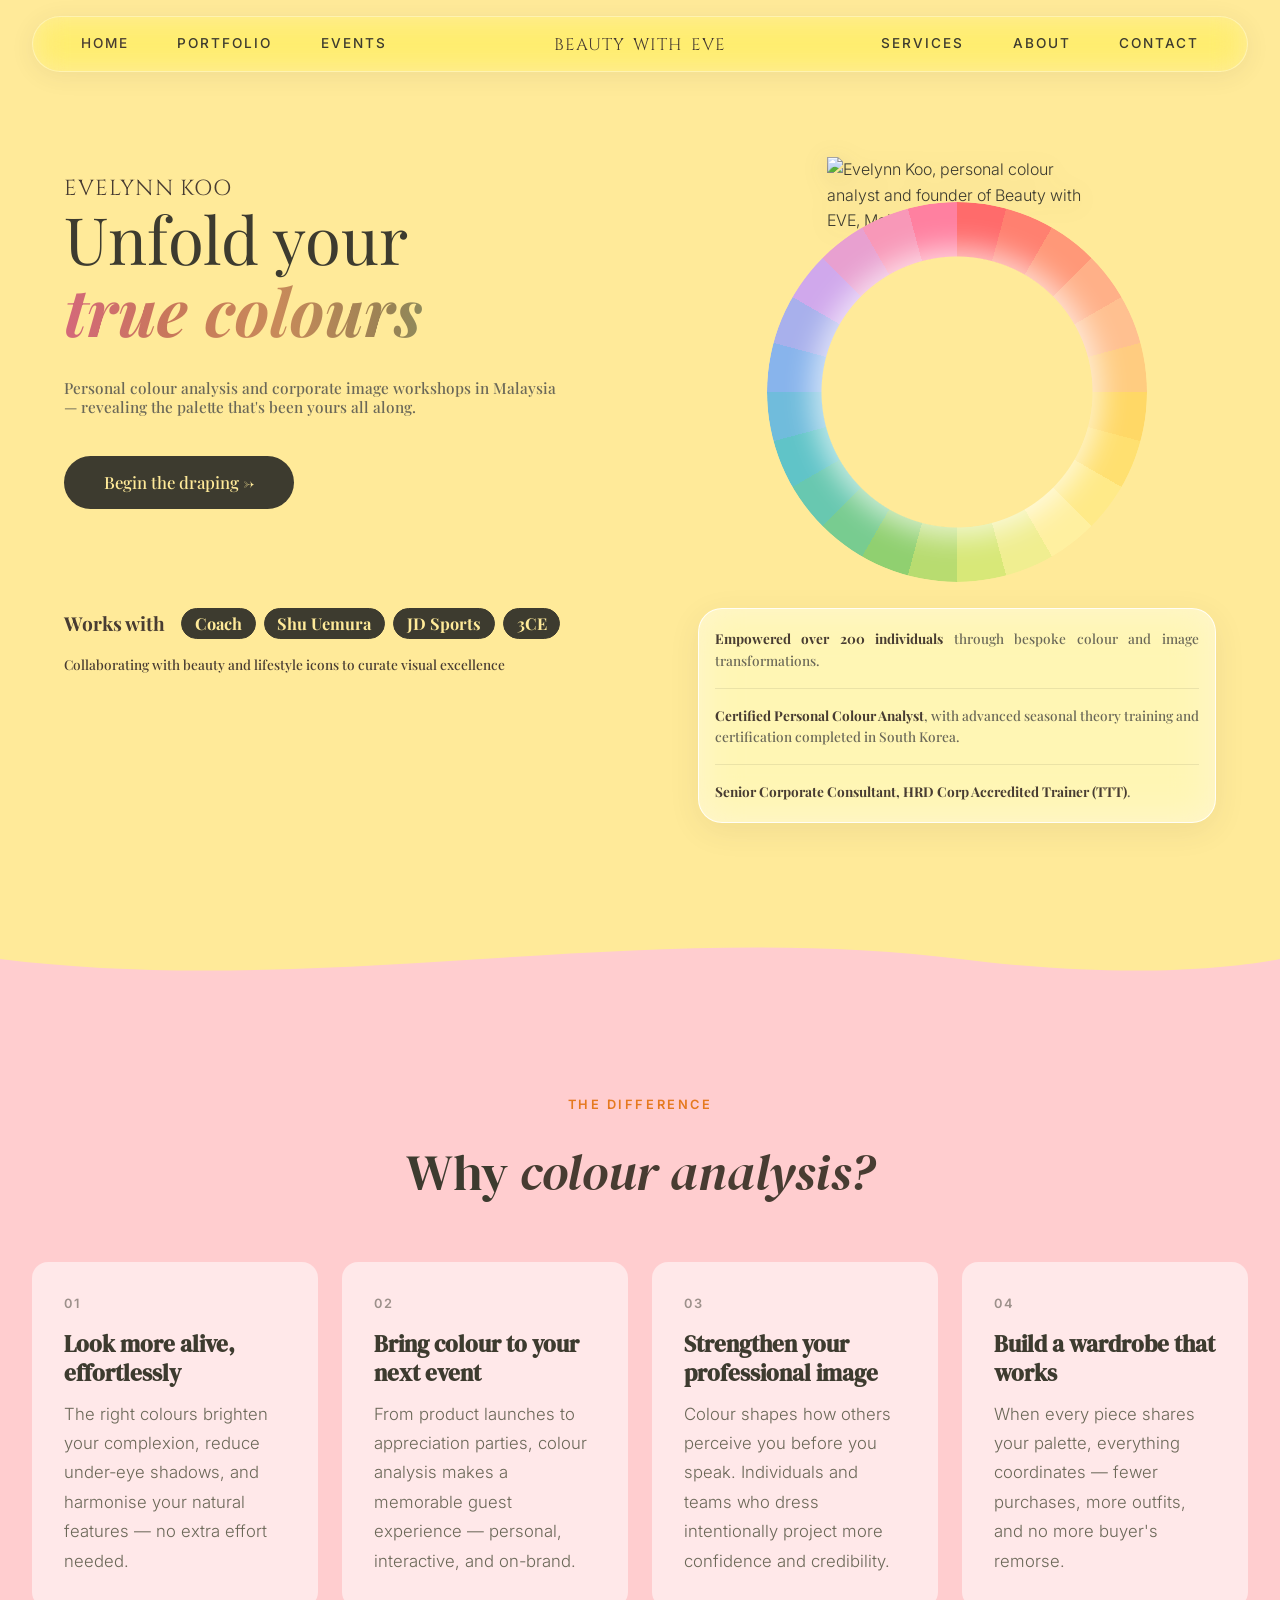
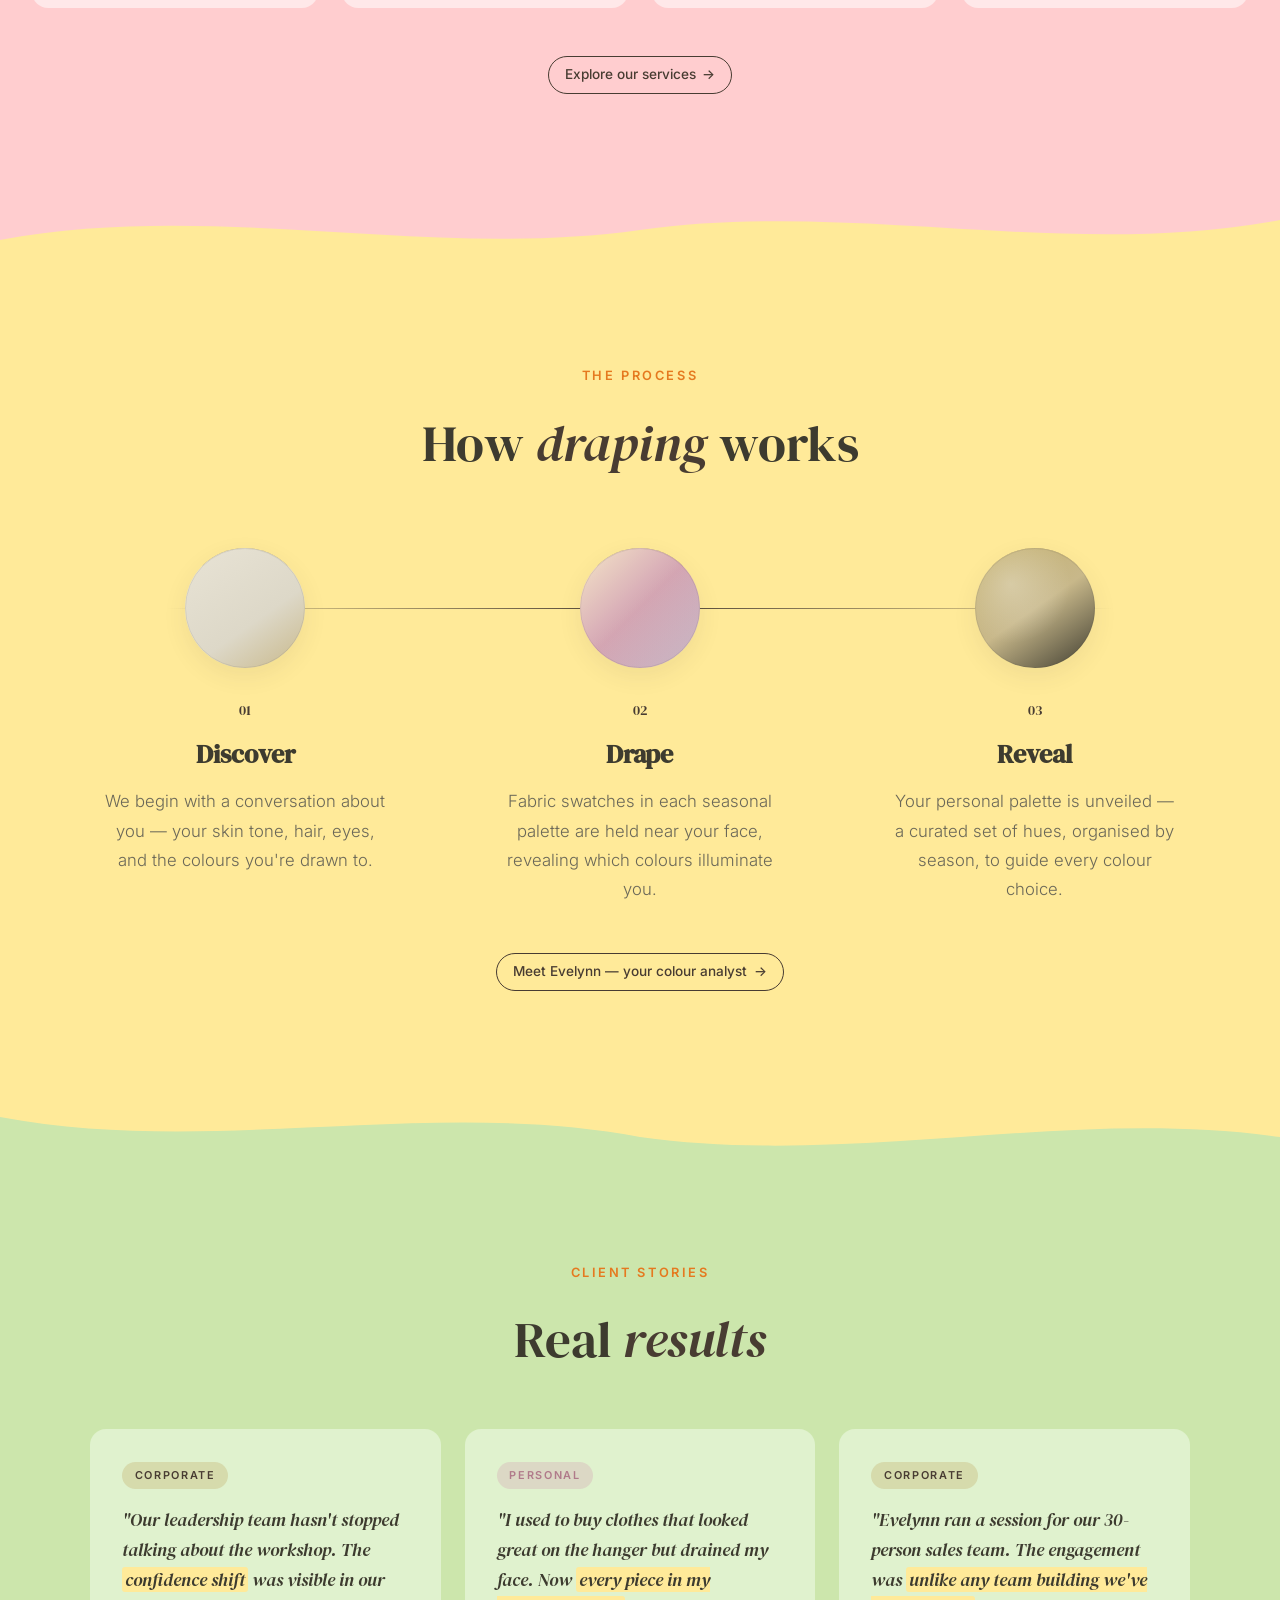
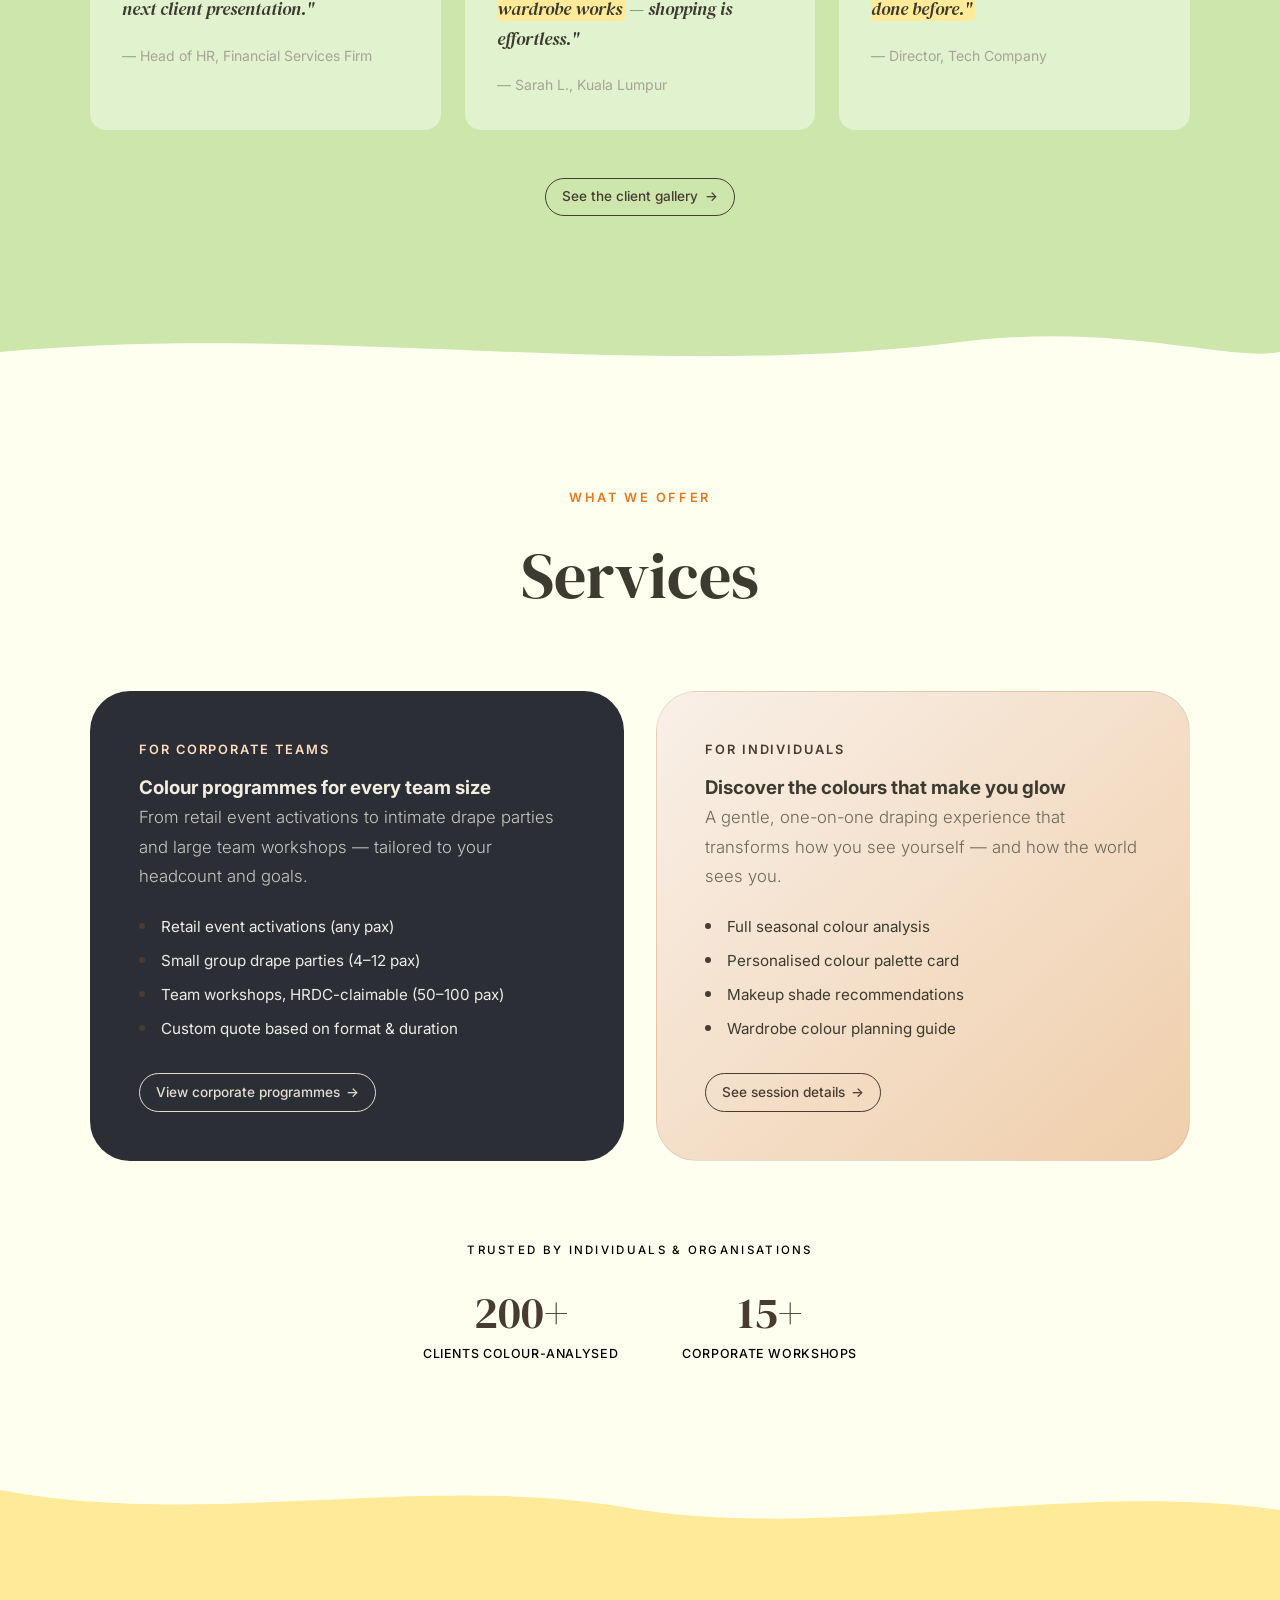
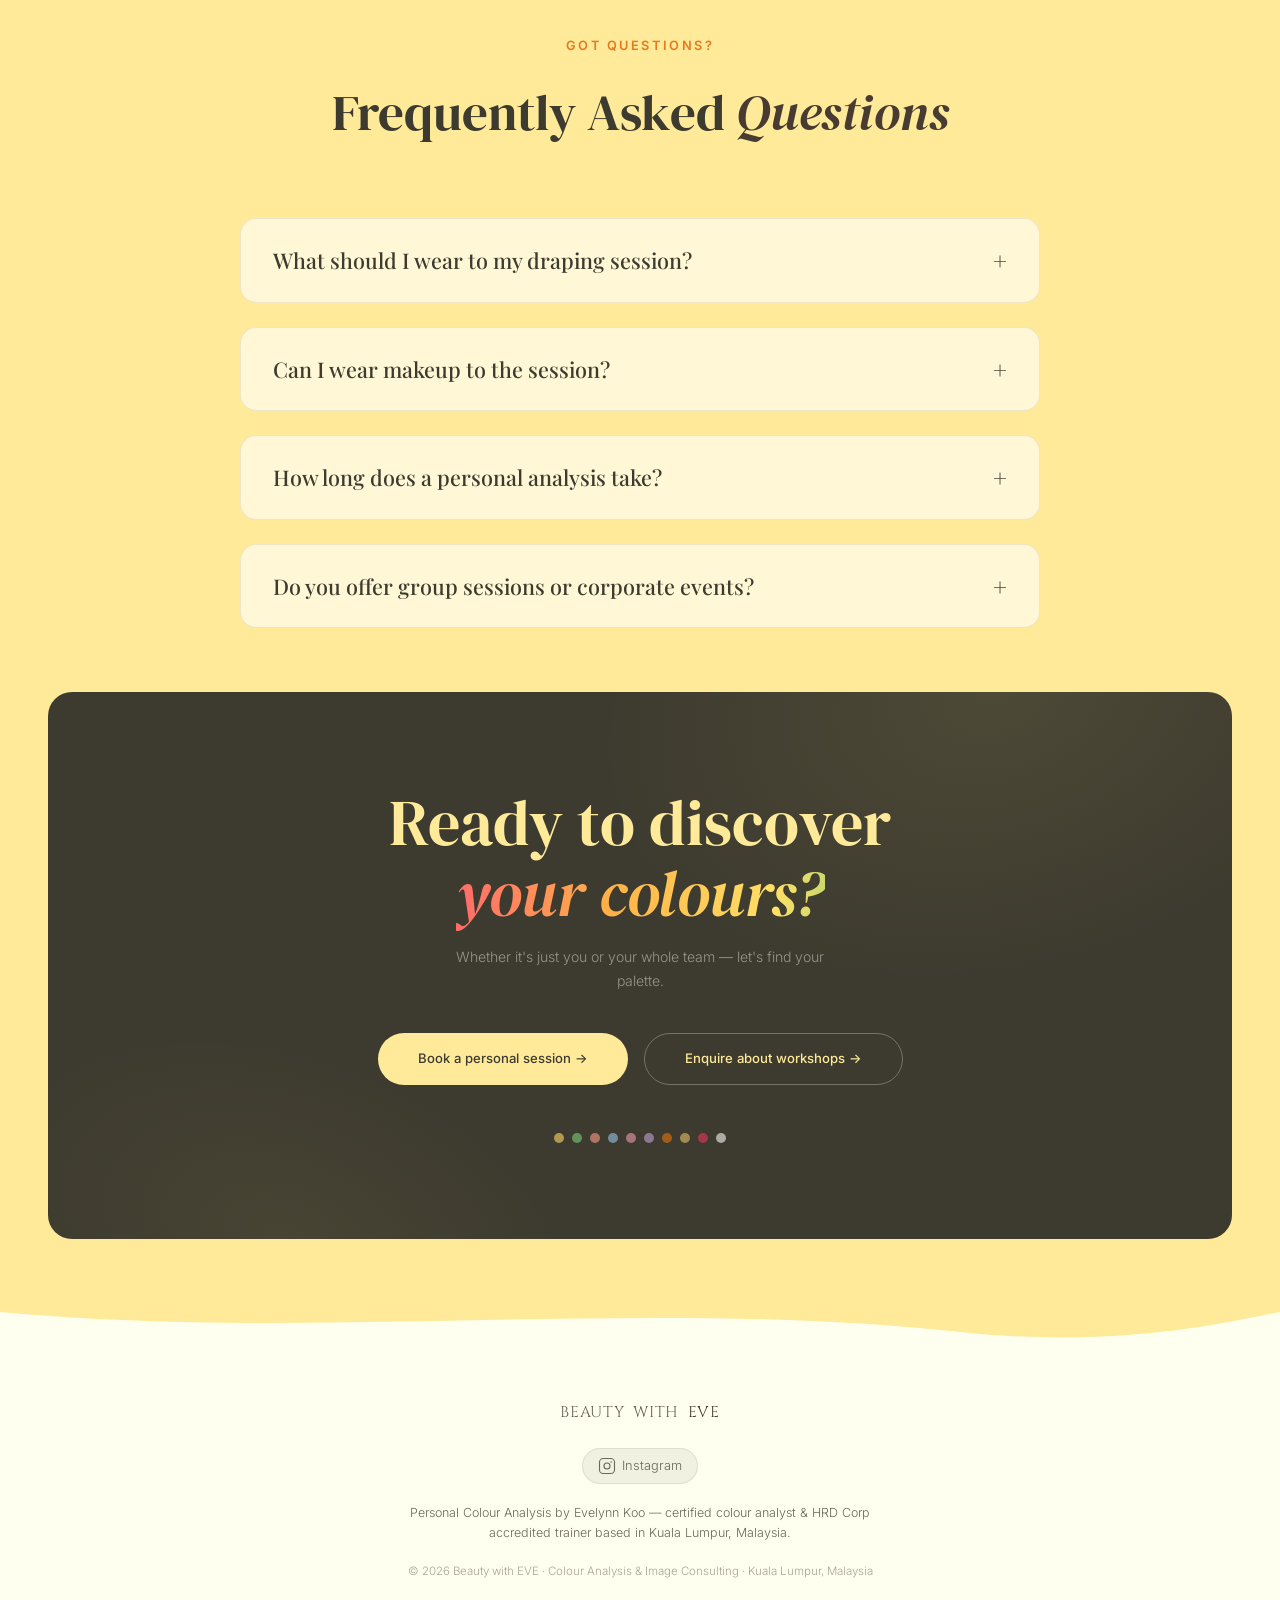
==== commit c8728a3e: "fix: improve mobile hero layout and animate true colours gradient - Center colour wheel and aurora i" ====
--- a/index.html
+++ b/index.html
@@ -51,9 +51,9 @@
     }
   }
   </script>
-  <link rel="preload" as="image" href="assets/images/portrait/evelynn-600.webp"
-    imagesrcset="assets/images/portrait/evelynn-300.webp 300w, assets/images/portrait/evelynn-600.webp 600w"
-    imagesizes="(max-width: 480px) 140px, (max-width: 768px) 180px, 260px">
+  <link rel="dns-prefetch" href="https://images.unsplash.com">
+  <link rel="dns-prefetch" href="https://www.figma.com">
+  <link rel="preload" as="image" href="https://www.figma.com/api/mcp/asset/fc702454-6767-4f17-b469-a5d8b6a231ae">
   <link rel="preconnect" href="https://fonts.googleapis.com">
   <link rel="preconnect" href="https://fonts.gstatic.com" crossorigin>
   <link
@@ -67,7 +67,7 @@
   </script>
   <meta name="author" content="Evelynn Koo">
   <meta property="og:image"
-    content="https://beautywitheve.com/assets/images/og/og-image.jpg">
+    content="https://images.unsplash.com/photo-1544005313-94ddf0286df2?auto=format&fit=crop&q=80&w=1200&h=630">
   <meta property="og:image:width" content="1200">
   <meta property="og:image:height" content="630">
   <meta name="twitter:card" content="summary_large_image">
@@ -75,7 +75,7 @@
   <meta name="twitter:description"
     content="Discover your natural colour palette with Beauty with EVE. Personal colour draping and analysis by Evelynn Koo in Malaysia.">
   <meta name="twitter:image"
-    content="https://beautywitheve.com/assets/images/og/og-image.jpg">
+    content="https://images.unsplash.com/photo-1544005313-94ddf0286df2?auto=format&fit=crop&q=80&w=1200&h=630">
   <meta name="geo.region" content="MY-14">
   <meta name="geo.placename" content="Kuala Lumpur, Malaysia">
   <meta name="geo.position" content="3.1390;101.6869">
@@ -182,16 +182,20 @@
             Unfold your<br><em>true colours</em>
           </h1>
           <p class="hero-drape__subtitle">
-            Personal colour analysis and corporate image workshops in Malaysia — revealing the palette that's been yours all along.
+            Personal colour analysis and corporate image workshops in Malaysia<br>
+            — revealing the palette that's been yours all along.
           </p>
           <a href="contact.html" class="hero-drape__btn">Begin the draping &rarr;</a>
 
           <div class="hero-drape__brands">
-            <div class="hero-drape__brands-title">Works with
-              <a href="events.html" class="brand-link">Coach</a>,
-              <a href="events.html" class="brand-link">Shu Uemura</a>,
-              <a href="events.html" class="brand-link">JD Sports</a>,
-              <a href="events.html" class="brand-link">3CE</a>
+            <div class="hero-drape__brands-title">
+              <span>Works with</span>
+              <div class="hero-drape__brands-list">
+                <a href="events.html" class="brand-link">Coach</a>
+                <a href="events.html" class="brand-link">Shu Uemura</a>
+                <a href="events.html" class="brand-link">JD Sports</a>
+                <a href="events.html" class="brand-link">3CE</a>
+              </div>
             </div>
             <div class="hero-drape__brands-sub">Collaborating with beauty and lifestyle icons to curate visual
               excellence</div>
@@ -219,12 +223,9 @@
               <span class="aurora-spot s16"></span>
             </div>
             <img class="hero-drape__portrait"
-              src="assets/images/portrait/evelynn.jpg"
-              srcset="assets/images/portrait/evelynn-300.webp 300w,
-                      assets/images/portrait/evelynn-600.webp 600w"
-              sizes="(max-width: 480px) 140px, (max-width: 768px) 180px, 260px"
-              alt="Evelynn Koo, personal colour analyst and founder of Beauty with EVE, Malaysia"
-              width="600" height="800" fetchpriority="high">
+              src="https://www.figma.com/api/mcp/asset/fc702454-6767-4f17-b469-a5d8b6a231ae"
+              alt="Evelynn Koo, personal colour analyst and founder of Beauty with EVE, Malaysia" width="600"
+              height="800" fetchpriority="high">
             <div class="hero-drape__wheel"></div>
           </div>
           <div class="hero-drape__credentials">
--- a/assets/css/styles.css
+++ b/assets/css/styles.css
@@ -172,7 +172,6 @@
 
 .hero-drape {
   min-height: 100vh;
-  min-height: 100svh;
   position: relative;
   display: flex;
   justify-content: center;
@@ -230,7 +229,7 @@
 
 .hero-drape__title {
   font-family: var(--font-playfair);
-  font-size: clamp(2rem, 5.1vw, 5.1rem);
+  font-size: clamp(2.55rem, 5.1vw, 5.1rem);
   font-weight: 400;
   line-height: 1.1;
   color: var(--text-primary);
@@ -239,14 +238,14 @@
 
 .hero-drape__title em {
   font-style: italic;
-  background: linear-gradient(90deg,
-      #ff6b6b, #ffb347, #ffe066, #6bcb77,
-      #4d96ff, #c77dff, #ff6b9d, #ff6b6b);
-  background-size: 300% auto;
+  font-family: var(--font-playfair);
+  background: linear-gradient(90deg, #d4687a 0%, #c8785a 10%, #c88a5a 20%, #9a8254 30%, #7a9a6a 40%, #6a9a98 50%, #6a90c8 60%, #8a80b8 70%, #b870a0 80%, #d4687a 90%, #d4687a 100%);
+  background-size: 300% 100%;
   -webkit-background-clip: text;
   -webkit-text-fill-color: transparent;
   background-clip: text;
-  animation: rainbow-shift 20s linear infinite;
+  font-weight: 700;
+  animation: rainbow-shift 9s ease-in-out infinite;
 }
 
 @keyframes rainbow-shift {
@@ -313,11 +312,20 @@
 
 .hero-drape__brands-title {
   font-family: var(--font-playfair);
-  font-size: clamp(1rem, 1.5vw, 1.5rem);
+  font-size: clamp(1rem, 1.5vw, 1.25rem);
   font-weight: 700;
   color: #483C32;
-  line-height: 1.15;
-  margin-bottom: 0.4rem;
+  line-height: 1.4;
+  margin-bottom: 0.8rem;
+  display: flex;
+  align-items: center;
+  gap: 1rem;
+}
+
+.hero-drape__brands-list {
+  display: flex;
+  flex-wrap: wrap;
+  gap: 0.5rem;
 }
 
 .brand-link {
@@ -327,9 +335,11 @@
   background: var(--text-primary);
   border: 1px solid var(--text-primary);
   border-radius: 100px;
-  padding: 0.1rem 0.65rem;
-  font-size: 0.9em;
-  transition: background 0.2s, color 0.2s;
+  padding: 0.2rem 0.8rem;
+  font-size: 0.85em;
+  margin: 0.2rem 0;
+  transition: all 0.2s;
+  vertical-align: middle;
 }
 
 .brand-link:hover {
@@ -357,6 +367,9 @@
 
 .hero-drape__aurora {
   position: absolute;
+  top: 50%;
+  left: 50%;
+  transform: translate(-50%, -50%);
   width: 460px;
   height: 460px;
   z-index: 0;
@@ -581,6 +594,9 @@
 
 .hero-drape__wheel {
   position: absolute;
+  top: 50%;
+  left: 50%;
+  transform: translate(-50%, -50%);
   width: 380px;
   height: 380px;
   border-radius: 50%;
@@ -1851,12 +1867,32 @@
   }
 
   .about-hero__inner {
-    grid-template-columns: 1fr;
-    gap: 3rem;
-  }
-
-  .about-hero__frame {
-    display: none;
+    display: flex !important;
+    flex-direction: column !important;
+    gap: 2.5rem !important;
+    width: 100% !important;
+    align-items: center !important;
+  }
+
+  .about-hero__visual {
+    order: 1 !important; /* Top on mobile */
+    width: 100% !important;
+    display: flex !important;
+    justify-content: center !important;
+  }
+
+  .about-hero__content {
+    order: 2 !important; /* Bottom on mobile */
+    width: 100% !important;
+    text-align: center !important;
+  }
+
+  .about-hero__img {
+    width: 100% !important;
+    max-width: 320px !important;
+    height: auto !important;
+    border-radius: 24px !important;
+    display: block !important;
   }
 
   .about-philosophy {
@@ -1890,47 +1926,90 @@
     justify-content: center;
   }
 
+  .hero-drape__inner {
+    display: flex;
+    flex-direction: column;
+    gap: 1rem;
+    align-items: center;
+  }
+
+  .hero-drape__left {
+    align-items: center;
+    text-align: center;
+  }
+
+  .hero-drape__brands-title {
+    text-align: center;
+    flex-direction: column;
+    gap: 1.2rem;
+  }
+
+  .hero-drape__brands-list {
+    justify-content: center;
+  }
+
   .page-cta {
     padding: 3rem 1.5rem;
   }
 
   .hero-drape {
-    padding: 5rem 1.5rem 3rem;
+    padding: 5rem 1.5rem 2rem;
     min-height: auto;
-    min-height: auto;
   }
 
   .hero-drape__right {
+    display: contents;
+  }
+
+  .hero-drape__visuals {
+    order: 1 !important;
+    width: 100%;
+    margin-bottom: 1rem;
+    height: 340px;
     display: flex;
+    justify-content: center;
     align-items: center;
-    justify-content: center;
-    margin-top: 0;
-  }
-
-  .hero-drape__visuals {
     position: relative;
-    width: 180px;
-    height: 220px;
-    margin: 0 auto;
-  }
-
-  .hero-drape__aurora,
+    overflow: hidden;
+  }
+
+  .hero-drape__left {
+    display: contents;
+  }
+
+  .hero-drape__eyebrow { order: 2; }
+  .hero-drape__title { order: 3; margin-bottom: 0.5rem; }
+  .hero-drape__subtitle { order: 4; margin-bottom: 1rem; }
+  .hero-drape__btn { order: 5; margin: 0 auto 1.5rem; }
+  .hero-drape__brands { order: 6; }
+  .hero-drape__credentials {
+    order: 7 !important;
+    margin-top: 2rem;
+    width: 100%;
+  }
+
+  /* Adjust visuals for smaller screens */
+  .hero-drape__portrait {
+    width: 160px !important;
+    height: 240px !important;
+    bottom: 70px !important;
+  }
+
   .hero-drape__wheel {
-    display: none;
-  }
-
-  .hero-drape__portrait {
-    position: static;
-    transform: none;
-    width: 100%;
-    height: 100%;
-    object-fit: cover;
-    object-position: top center;
-    border-radius: 50%;
-  }
-
-  .hero-drape__credentials {
-    display: none;
+    top: 50%;
+    left: 50%;
+    transform: translate(-50%, -50%) scale(0.7) !important;
+    transform-origin: center !important;
+  }
+
+  .hero-drape__aurora {
+    top: 50%;
+    left: 50%;
+    transform: translate(-50%, -50%) scale(0.7);
+  }
+
+  .hero-drape__brands {
+    margin-top: 1rem;
   }
 
   .drape-reveal {
@@ -1994,46 +2073,6 @@
   .hero-drape__swatch {
     width: 60px;
     height: 85px;
-  }
-}
-
-/* ── Landscape phones ── */
-@media (max-width: 900px) and (orientation: landscape) {
-  .hero-drape {
-    min-height: auto;
-    padding: 4rem 2rem 2rem;
-  }
-
-  .hero-drape__inner {
-    flex-direction: row;
-    align-items: center;
-    gap: 2rem;
-  }
-
-  .hero-drape__right {
-    display: none;
-  }
-}
-
-/* ── Small phones (≤480px) ── */
-@media (max-width: 480px) {
-  .hero-drape {
-    padding: 4rem 1.25rem 2.5rem;
-  }
-
-  .hero-drape__title {
-    font-size: clamp(2rem, 8vw, 2.55rem);
-    margin-bottom: 1.25rem;
-  }
-
-  .hero-drape__subtitle {
-    font-size: 0.95rem;
-    margin-bottom: 1.5rem;
-  }
-
-  .hero-drape__visuals {
-    width: 140px;
-    height: 175px;
   }
 }
 
@@ -2181,19 +2220,20 @@
   align-items: center;
 }
 
+.about-hero__content {
+  order: 1;
+}
+
+.about-hero__visual {
+  order: 2;
+}
+
 .about-hero__visual {
   position: relative;
 }
 
 .about-hero__frame {
-  position: absolute;
-  top: 2rem;
-  left: -2rem;
-  right: 2rem;
-  bottom: -2rem;
-  border: 1px solid var(--accent);
-  opacity: 0.4;
-  border-radius: 20px;
+  display: none;
 }
 
 .about-hero__img {
@@ -2796,7 +2836,7 @@
   background: none;
   border: none;
   cursor: pointer;
-  padding: 0.875rem;
+  padding: 0.75rem;
   flex-direction: column;
   gap: 5px;
   z-index: 1100;
@@ -2960,6 +3000,12 @@
   background: var(--bg-secondary);
 }
 
+@media (max-width: 768px) {
+  .why-drape {
+    padding: 3rem 1.5rem;
+  }
+}
+
 .why-drape__inner {
   max-width: 1300px;
   margin: 0 auto;
@@ -2968,10 +3014,16 @@
 
 .why-drape__grid {
   display: grid;
-  grid-template-columns: repeat(2, 1fr);
+  grid-template-columns: 1fr;
   gap: 1.5rem;
   margin-top: 3rem;
   text-align: left;
+}
+
+@media (min-width: 480px) {
+  .why-drape__grid {
+    grid-template-columns: repeat(2, 1fr);
+  }
 }
 
 @media (min-width: 768px) {
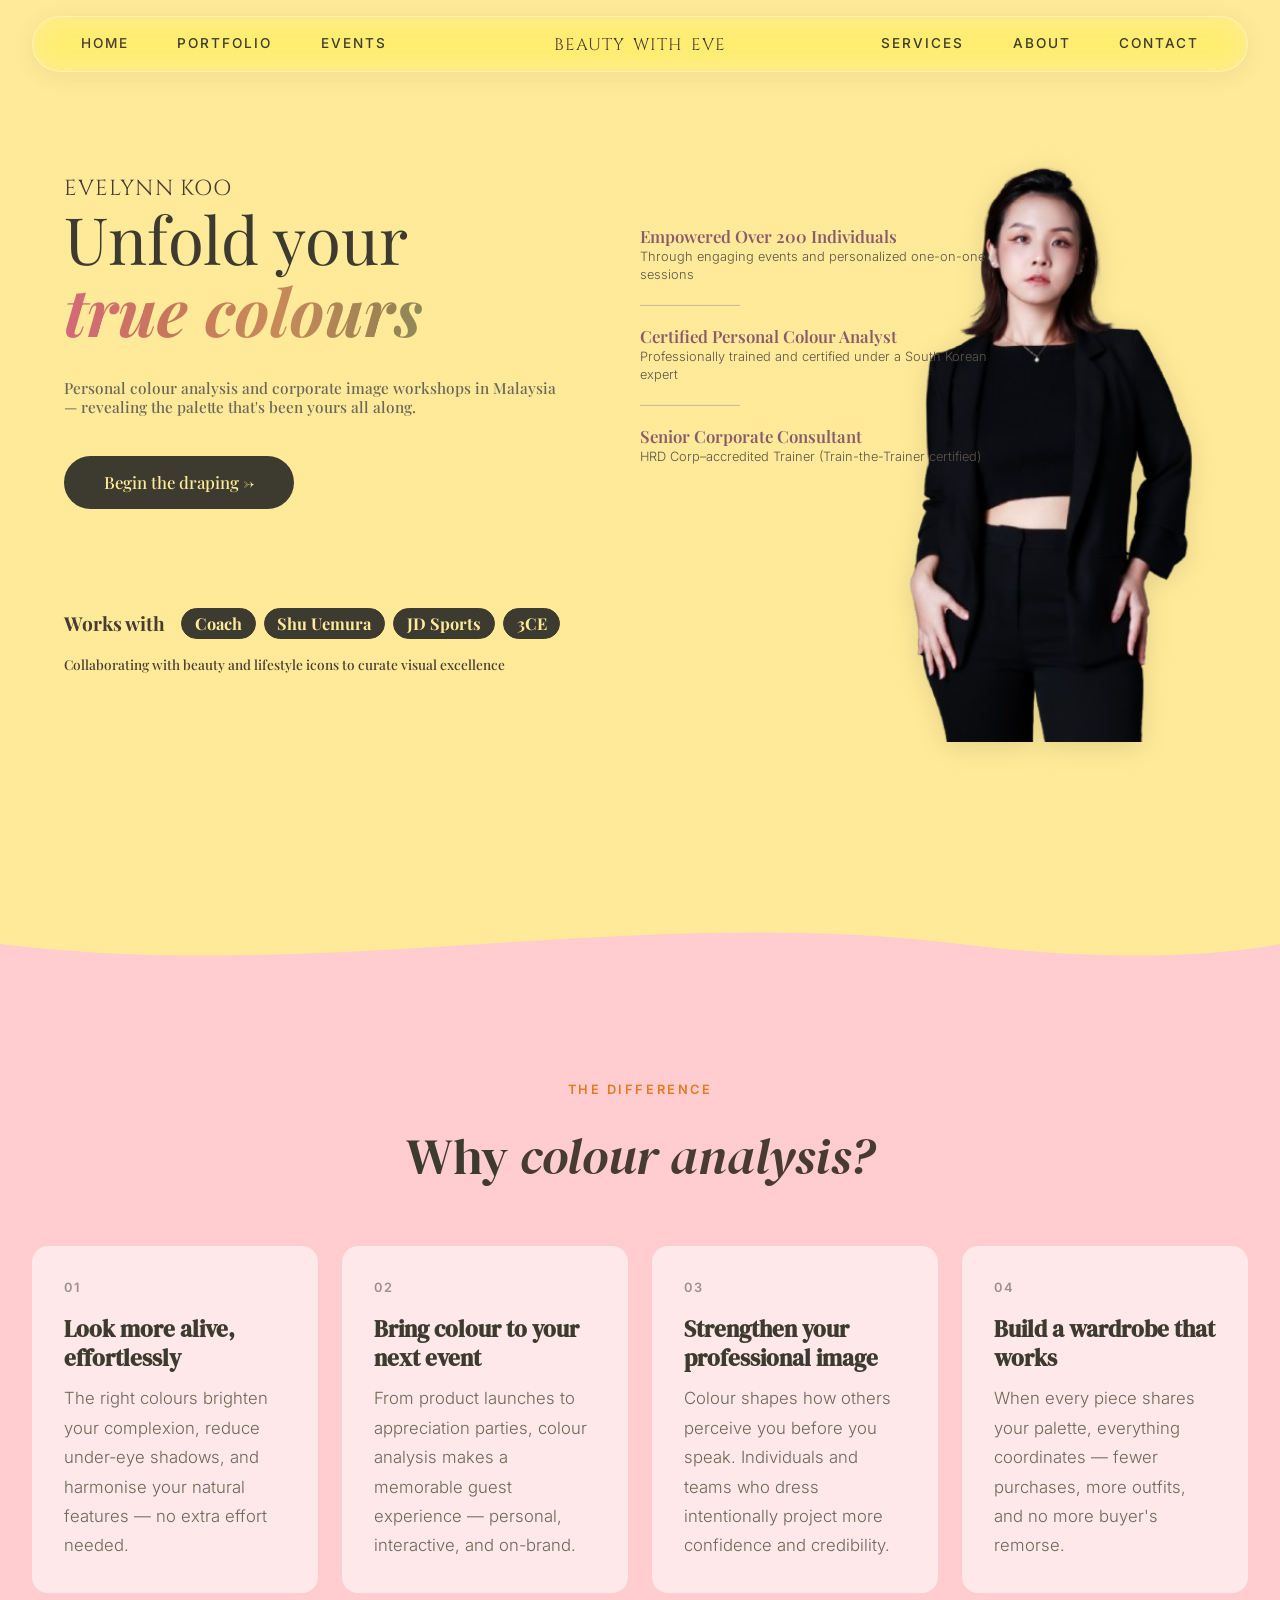
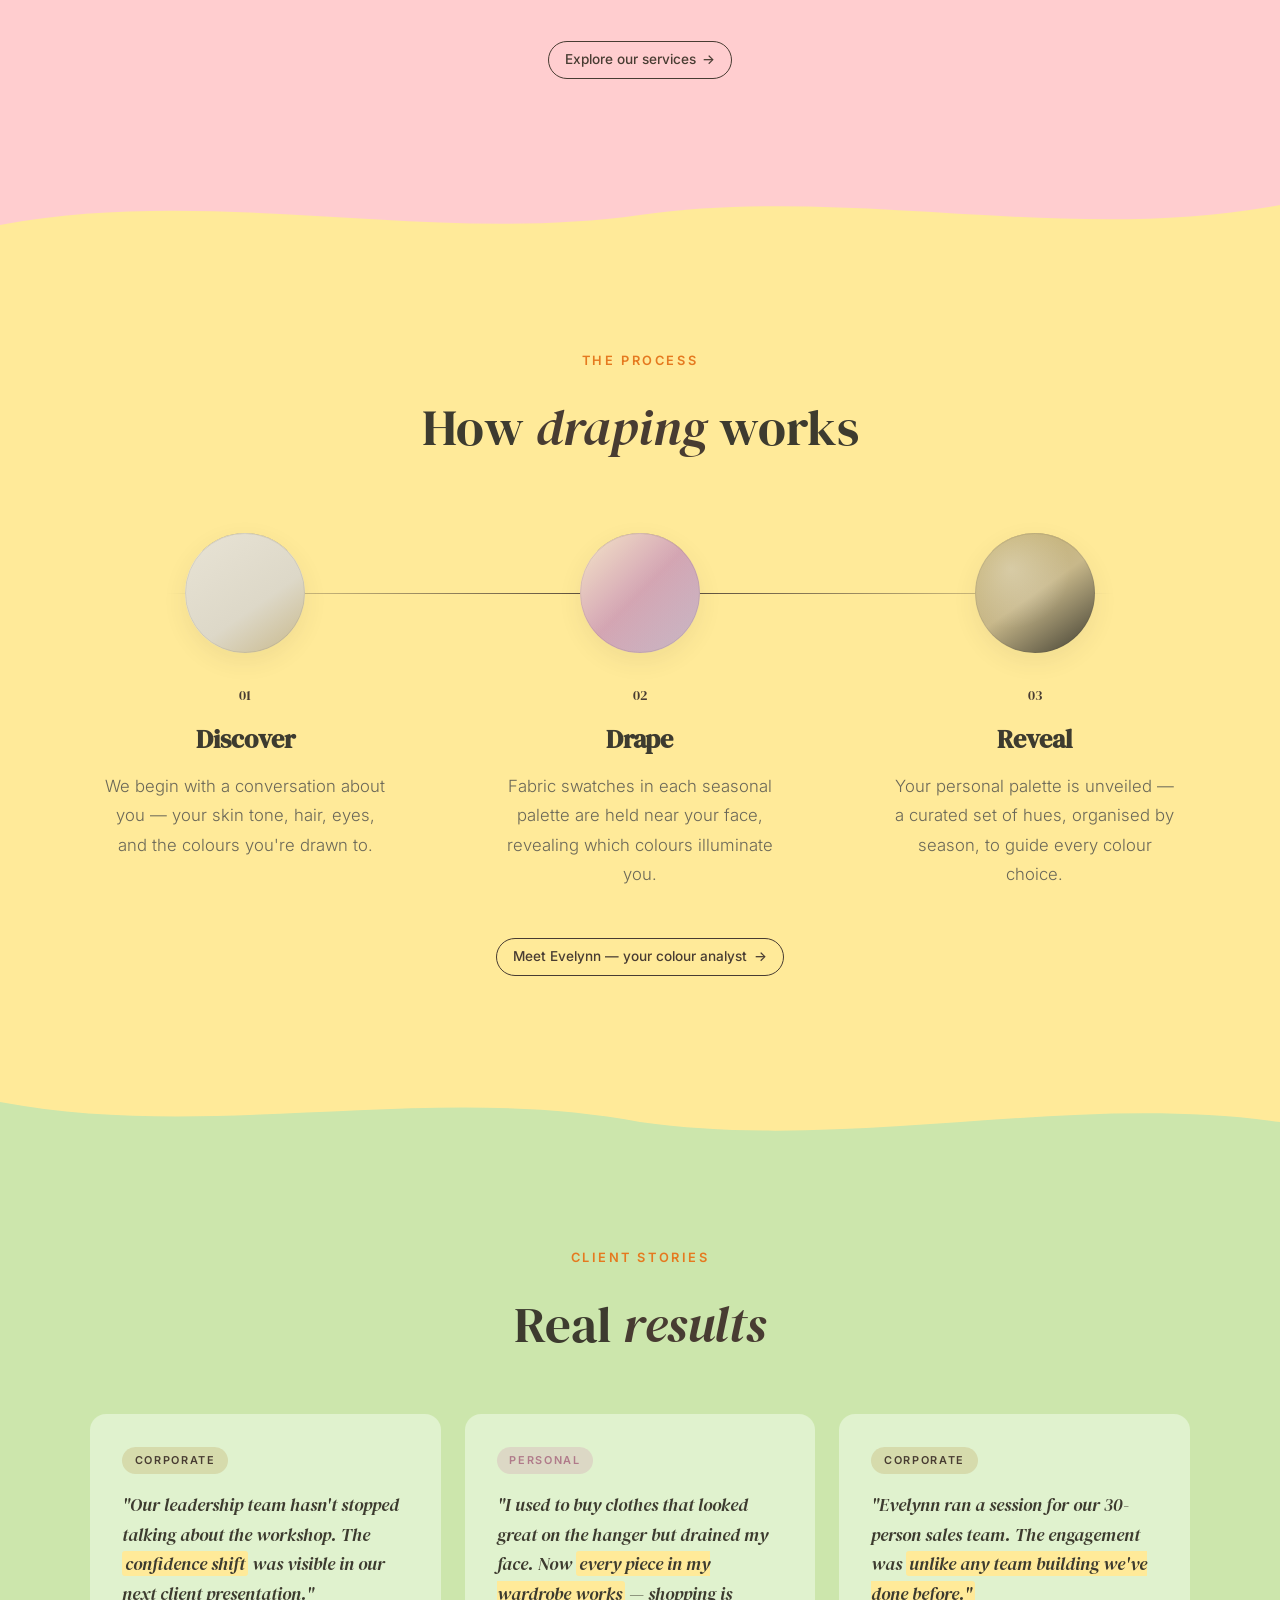
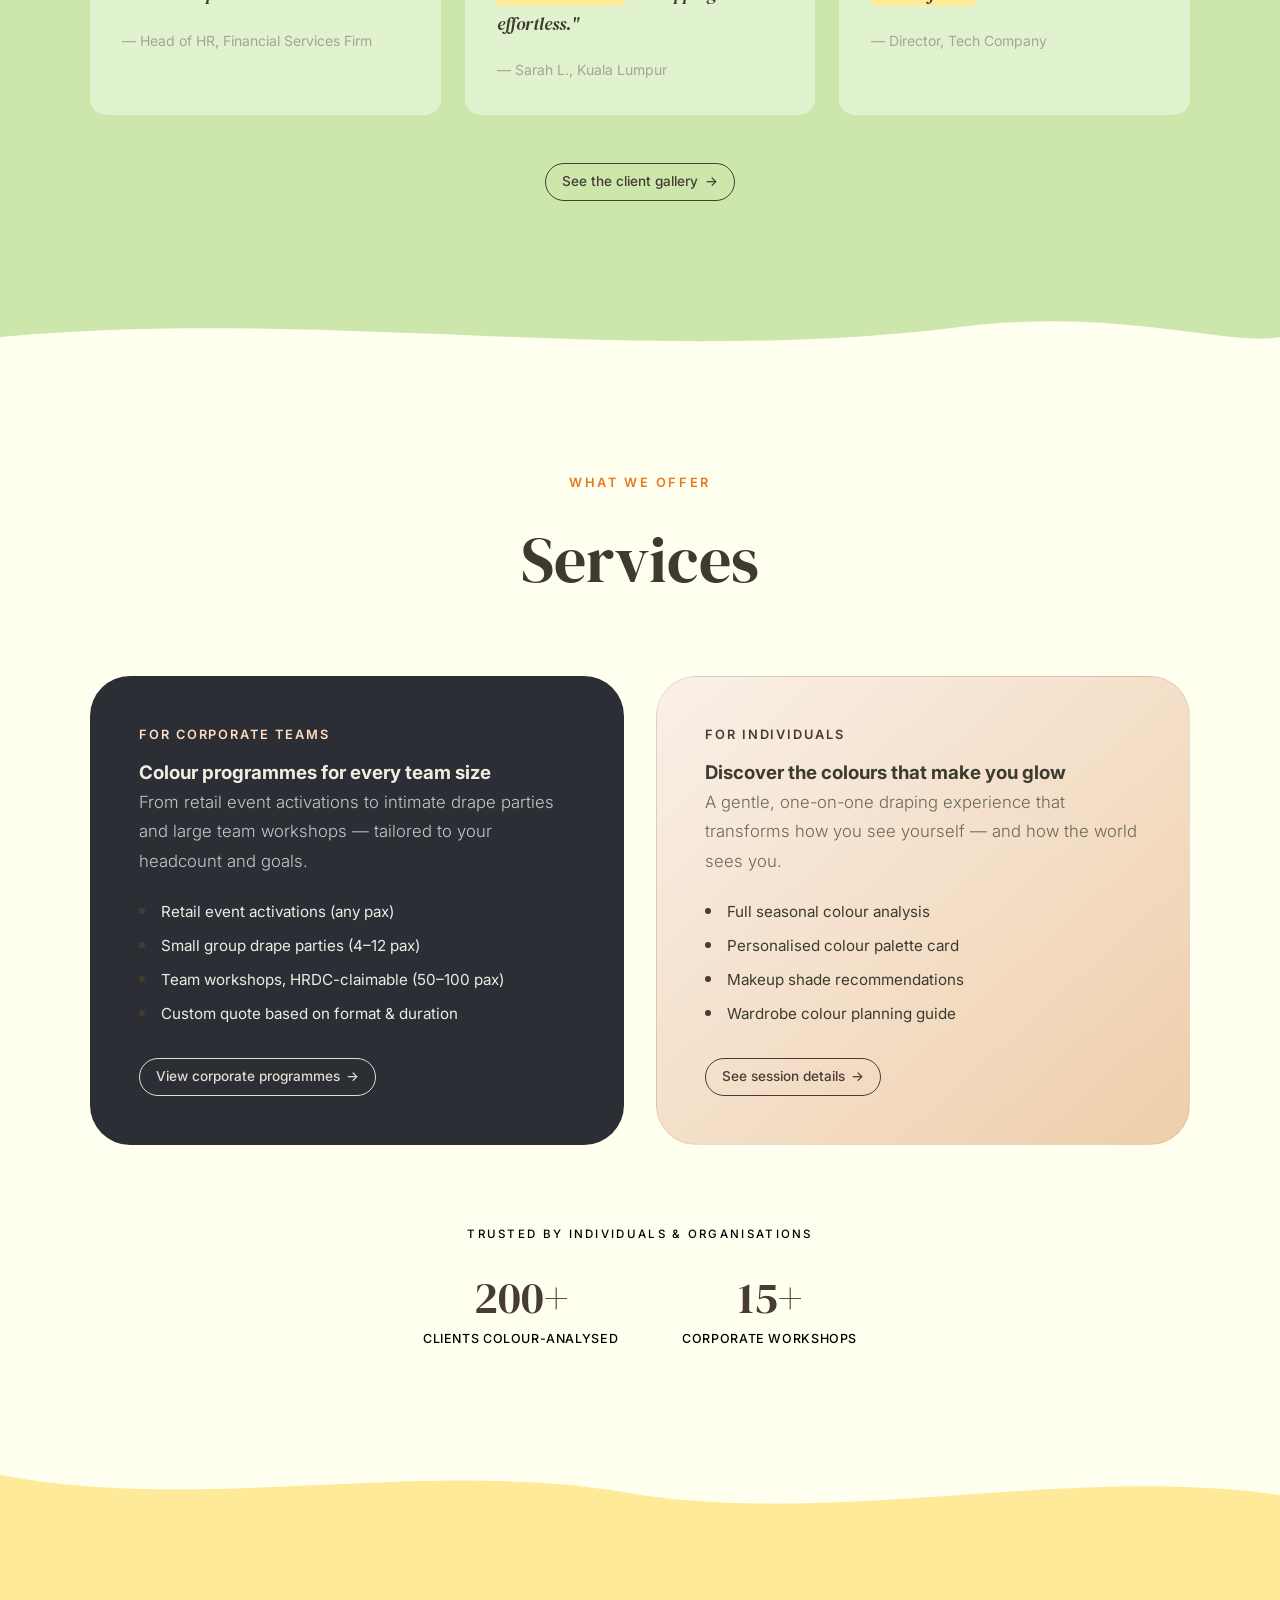
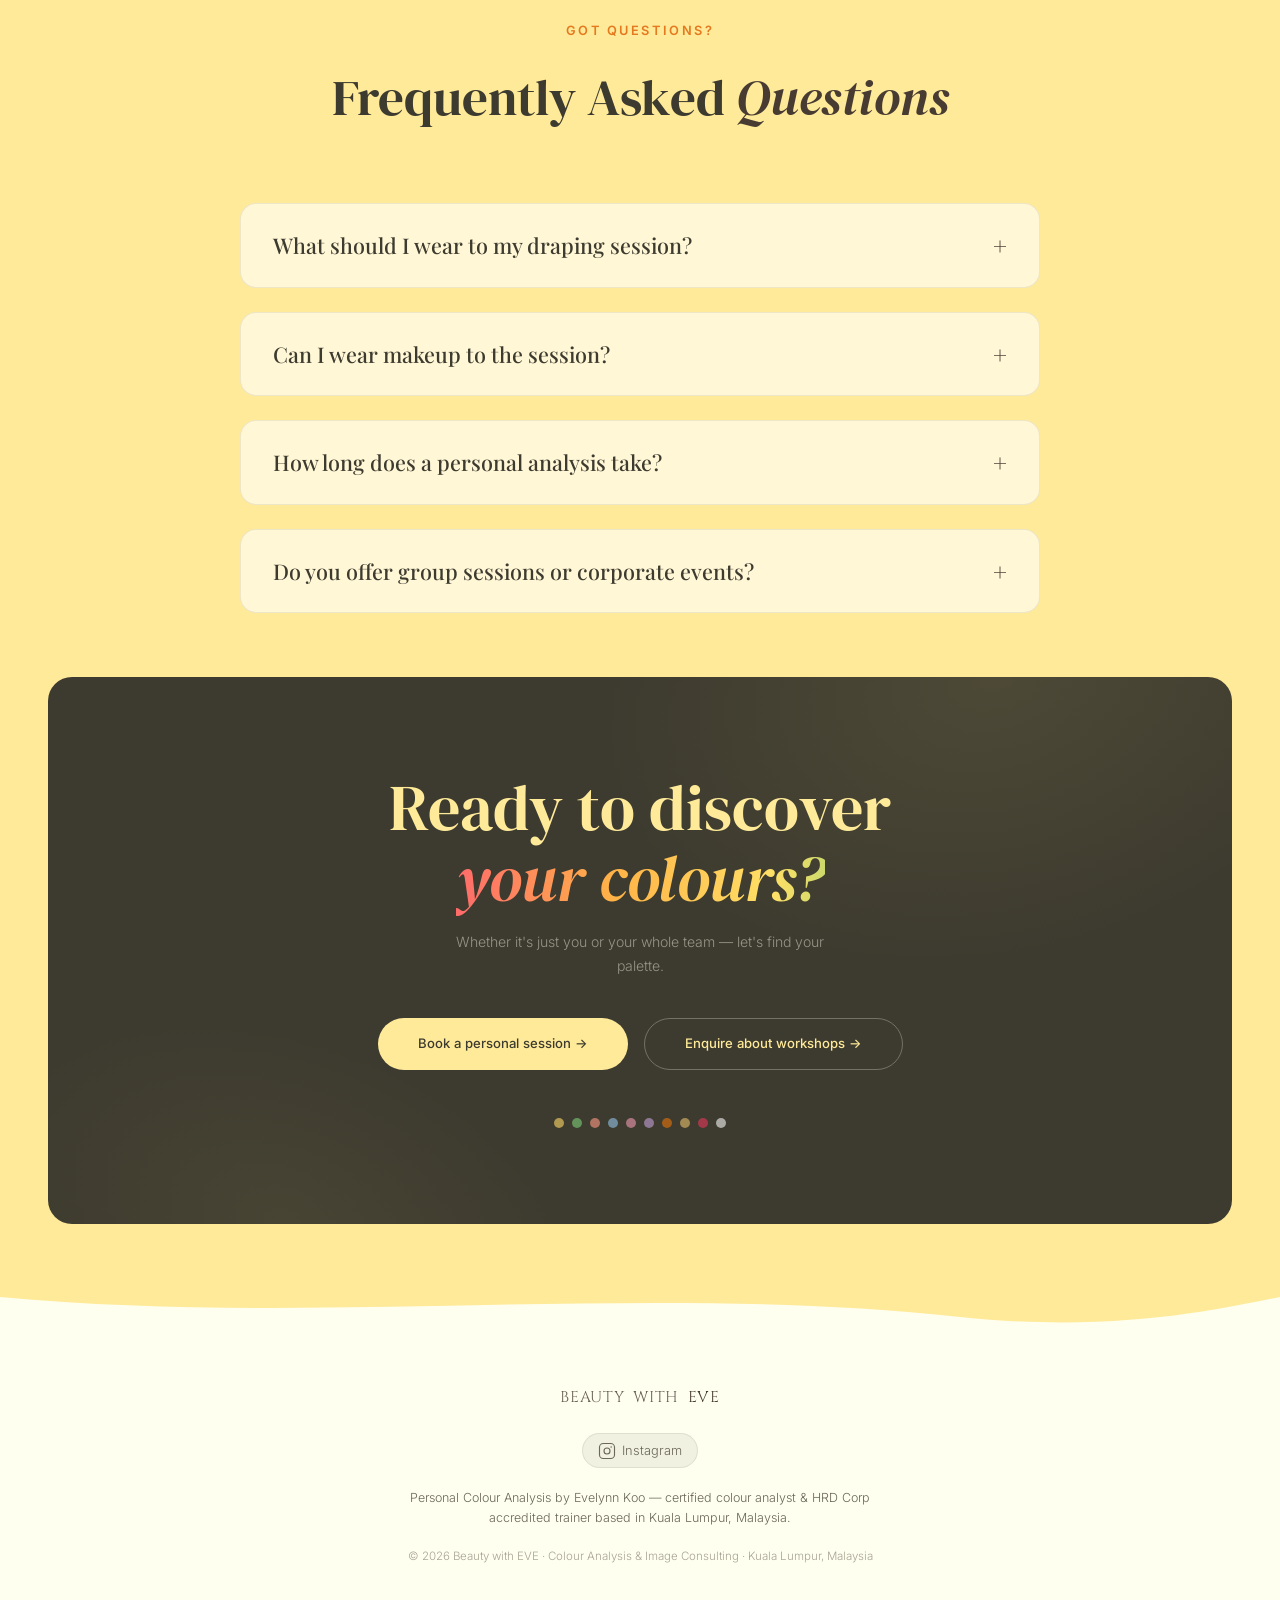
==== commit a647241c: "feat: redesign hero credentials and implement local image asset structure - Replace external Unsplas" ====
--- a/index.html
+++ b/index.html
@@ -203,6 +203,22 @@
         </div>
 
         <div class="hero-drape__right">
+          <div class="hero-drape__credentials">
+            <div class="credential-item">
+              <p class="credential-title">Empowered Over 200 Individuals</p>
+              <p class="credential-desc">Through engaging events and personalized one-on-one sessions</p>
+            </div>
+            <div class="credential-divider"></div>
+            <div class="credential-item">
+              <p class="credential-title">Certified Personal Colour Analyst</p>
+              <p class="credential-desc">Professionally trained and certified under a South Korean expert</p>
+            </div>
+            <div class="credential-divider"></div>
+            <div class="credential-item">
+              <p class="credential-title">Senior Corporate Consultant</p>
+              <p class="credential-desc">HRD Corp–accredited Trainer (Train-the-Trainer certified)</p>
+            </div>
+          </div>
           <div class="hero-drape__visuals">
             <div class="hero-drape__aurora">
               <span class="aurora-spot s1"></span>
@@ -223,18 +239,9 @@
               <span class="aurora-spot s16"></span>
             </div>
             <img class="hero-drape__portrait"
-              src="https://www.figma.com/api/mcp/asset/fc702454-6767-4f17-b469-a5d8b6a231ae"
+              src="assets/images/common/portfolio-placeholder.png"
               alt="Evelynn Koo, personal colour analyst and founder of Beauty with EVE, Malaysia" width="600"
               height="800" fetchpriority="high">
-            <div class="hero-drape__wheel"></div>
-          </div>
-          <div class="hero-drape__credentials">
-            <ul>
-              <li><strong>Empowered over 200 individuals</strong> through bespoke colour and image transformations.</li>
-              <li><strong>Certified Personal Colour Analyst</strong>, with advanced seasonal theory training and
-                certification completed in South Korea.</li>
-              <li><strong>Senior Corporate Consultant, HRD Corp Accredited Trainer (TTT)</strong>.</li>
-            </ul>
           </div>
         </div>
       </div>
--- a/assets/css/styles.css
+++ b/assets/css/styles.css
@@ -176,7 +176,6 @@
   display: flex;
   justify-content: center;
   padding: 8rem 4rem 6rem;
-  overflow: hidden;
   background: var(--bg);
 }
 
@@ -186,7 +185,7 @@
   margin: 3rem auto 0;
   display: flex;
   justify-content: space-between;
-  align-items: flex-start;
+  align-items: stretch;
   position: relative;
   z-index: 2;
 }
@@ -209,11 +208,10 @@
 
 .hero-drape__right {
   position: relative;
-  flex: 0 0 45%;
-  max-width: 600px;
+  flex: 0 0 50%;
   display: flex;
   flex-direction: column;
-  align-items: center;
+  align-items: stretch;
   margin-top: 1rem;
 }
 
@@ -357,8 +355,9 @@
 
 .hero-drape__visuals {
   position: relative;
+  flex: 1;
   width: 100%;
-  height: 400px;
+  min-height: 600px;
   margin-bottom: 1rem;
   display: flex;
   align-items: center;
@@ -367,11 +366,11 @@
 
 .hero-drape__aurora {
   position: absolute;
-  top: 50%;
-  left: 50%;
+  top: 55%;
+  left: 80%;
   transform: translate(-50%, -50%);
-  width: 460px;
-  height: 460px;
+  width: 600px;
+  height: 600px;
   z-index: 0;
   pointer-events: none;
 }
@@ -647,11 +646,13 @@
 
 .hero-drape__portrait {
   position: absolute;
-  bottom: 55px;
-  left: 50%;
+  bottom: 50px;
+  left: 70%;
   transform: translateX(-50%);
-  width: 260px;
-  height: 380px;
+  width: 100%;
+  max-width: 600px;
+  height: 100%;
+  max-height: 100%;
   object-fit: contain;
   object-position: bottom center;
   z-index: 2;
@@ -659,40 +660,39 @@
 }
 
 
-.hero-drape__credentials ul {
-  list-style: none;
-  padding: 1.2rem 1rem;
-  background: rgba(255, 255, 255, 0.55);
-  border: 1px solid rgba(255, 255, 255, 0.85);
-  border-radius: 24px;
-  backdrop-filter: blur(20px) saturate(180%);
-  -webkit-backdrop-filter: blur(20px) saturate(180%);
-  box-shadow: 0 8px 32px rgba(61, 59, 47, 0.08);
-}
-
-.hero-drape__credentials li {
+.hero-drape__credentials {
+  position: absolute;
+  top: 25%;
+  left: 0%;
+  transform: translateY(-50%);
+  width: 350px;
+  z-index: 3;
+}
+
+.credential-item p {
+  margin: 0;
+}
+
+.credential-title {
   font-family: var(--font-playfair);
-  font-size: clamp(0.85rem, 1.05vw, 1.05rem);
-  font-weight: 500;
-  color: #6b6858;
-  line-height: 1.6;
-  margin-bottom: 1rem;
-  text-align: justify;
-}
-
-.hero-drape__credentials li+li {
-  border-top: 1px solid rgba(61, 59, 47, 0.1);
-  padding-top: 1rem;
-}
-
-.hero-drape__credentials li:last-child {
-  margin-bottom: 0;
-}
-
-
-.hero-drape__credentials strong {
-  font-weight: 700;
-  color: #483C32;
+  font-size: clamp(1.05rem, 1.25vw, 1.25rem);
+  font-weight: 600;
+  color: #8b5a6b;
+  line-height: 1.3;
+  margin-bottom: 6px;
+}
+
+.credential-desc {
+  font-size: clamp(0.8rem, 0.9vw, 0.8rem);
+  color: #5c554b;
+  line-height: 1.45;
+}
+
+.credential-divider {
+  width: 100px;
+  height: 1px;
+  background: #c4b8a0;
+  margin: 1.25rem 0;
 }
 
 .credentials-social {
@@ -1983,6 +1983,10 @@
   .hero-drape__btn { order: 5; margin: 0 auto 1.5rem; }
   .hero-drape__brands { order: 6; }
   .hero-drape__credentials {
+    position: relative;
+    top: auto;
+    left: auto;
+    transform: none;
     order: 7 !important;
     margin-top: 2rem;
     width: 100%;
@@ -1990,9 +1994,12 @@
 
   /* Adjust visuals for smaller screens */
   .hero-drape__portrait {
-    width: 160px !important;
-    height: 240px !important;
-    bottom: 70px !important;
+    width: 100% !important;
+    max-width: 300px !important;
+    height: 100% !important;
+    max-height: 340px !important;
+    bottom: 0 !important;
+    left: 50% !important;
   }
 
   .hero-drape__wheel {
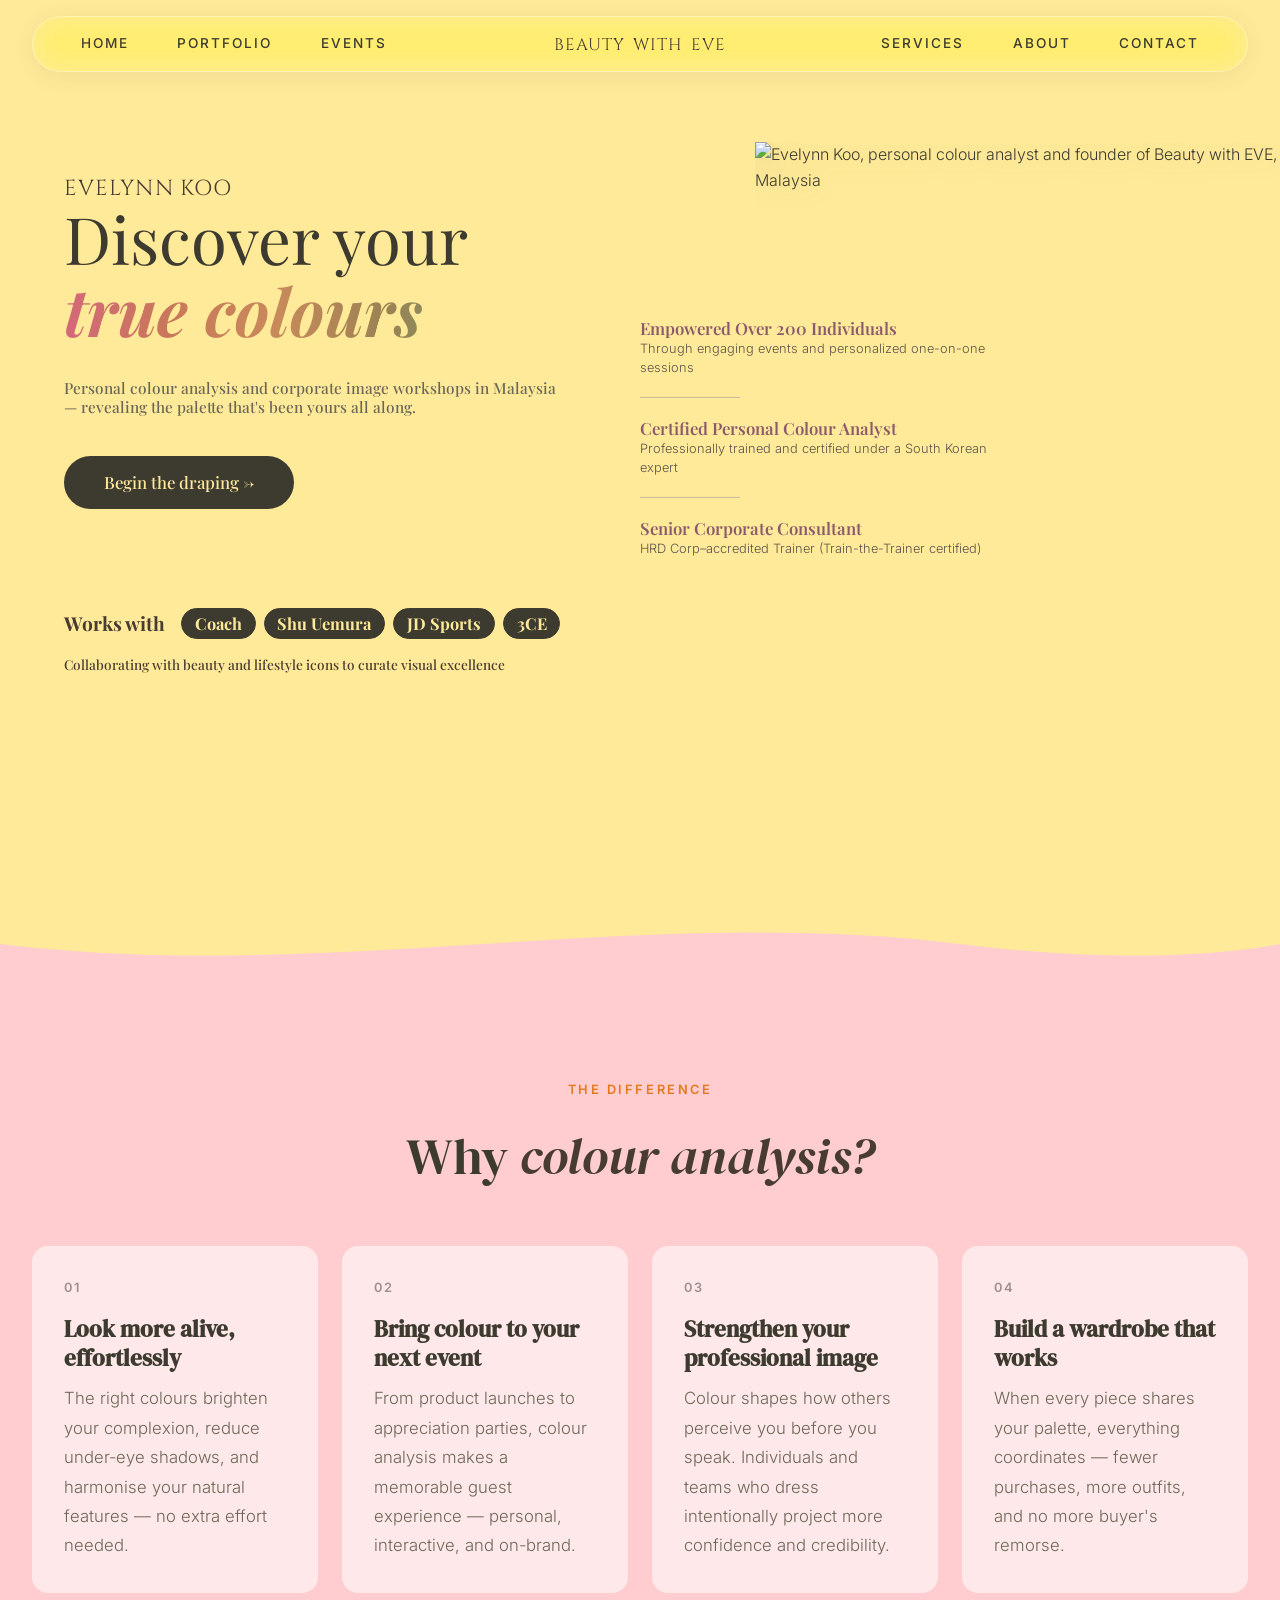
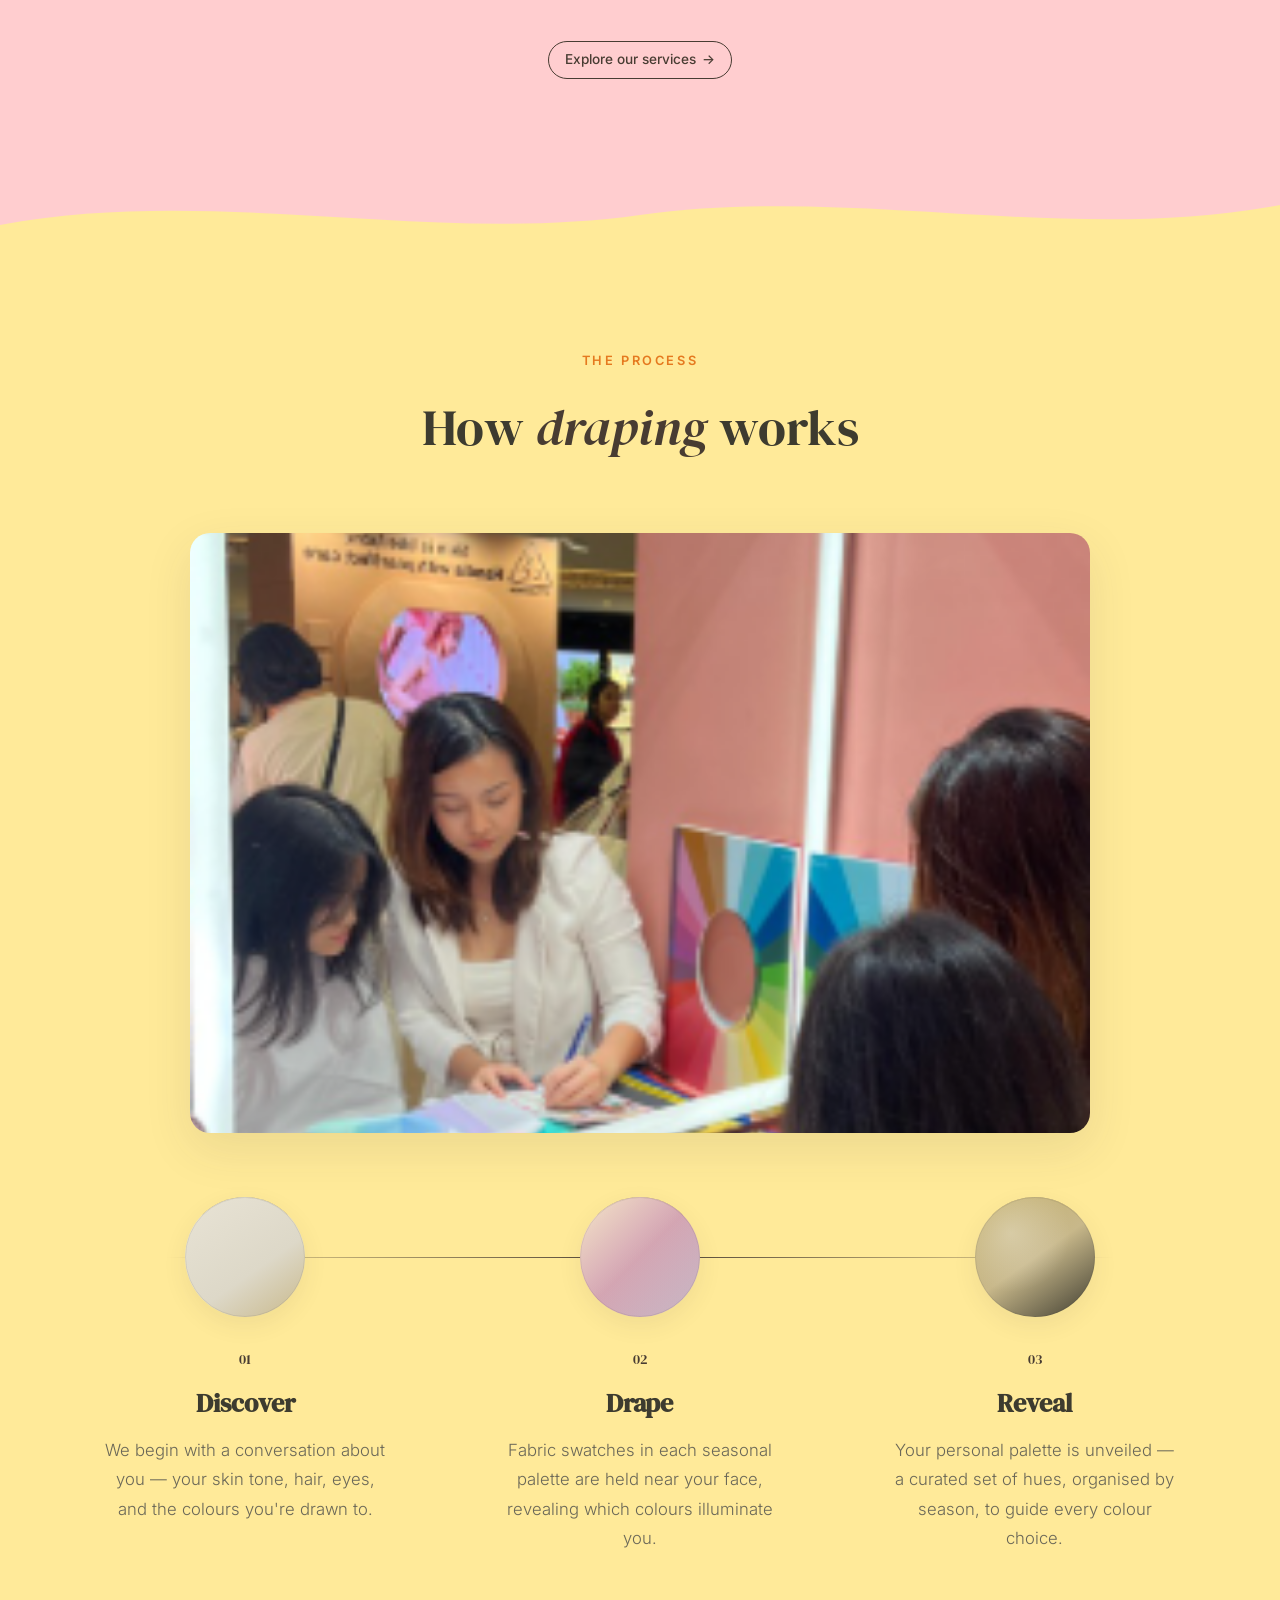
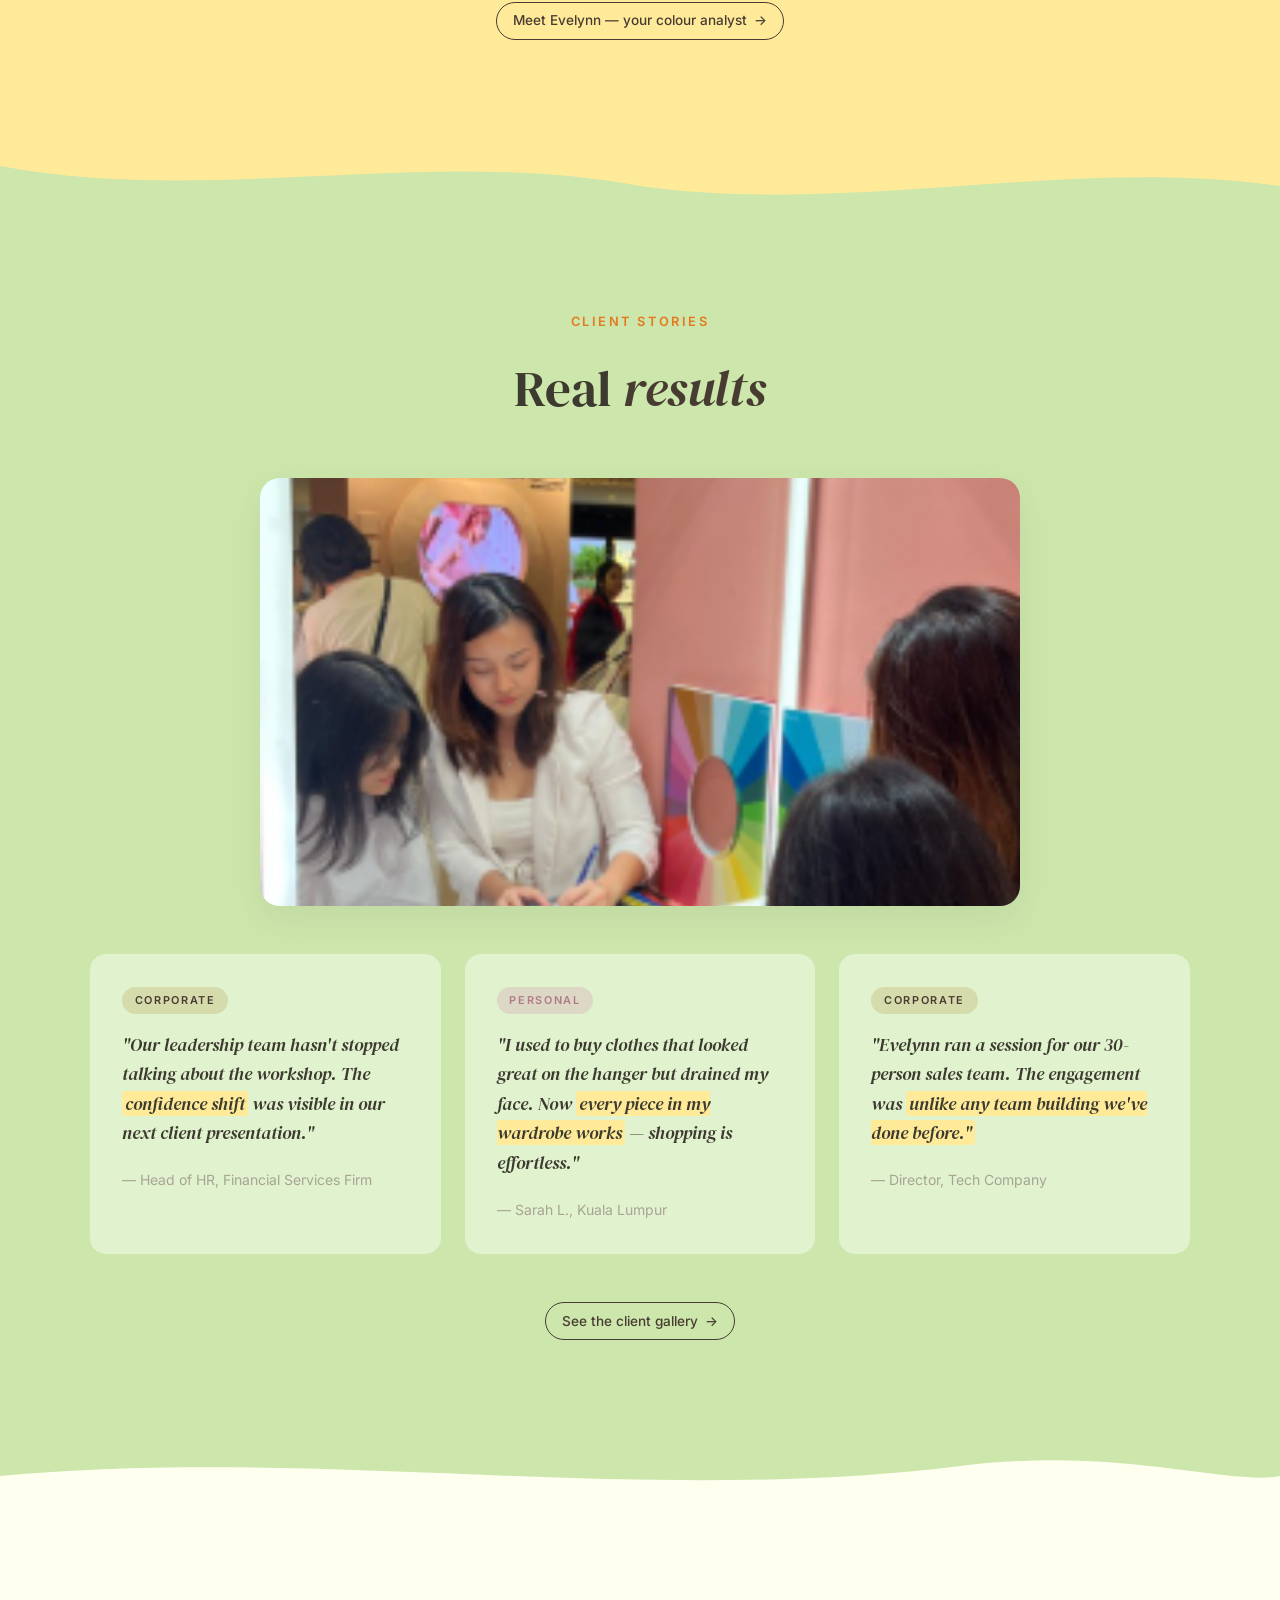
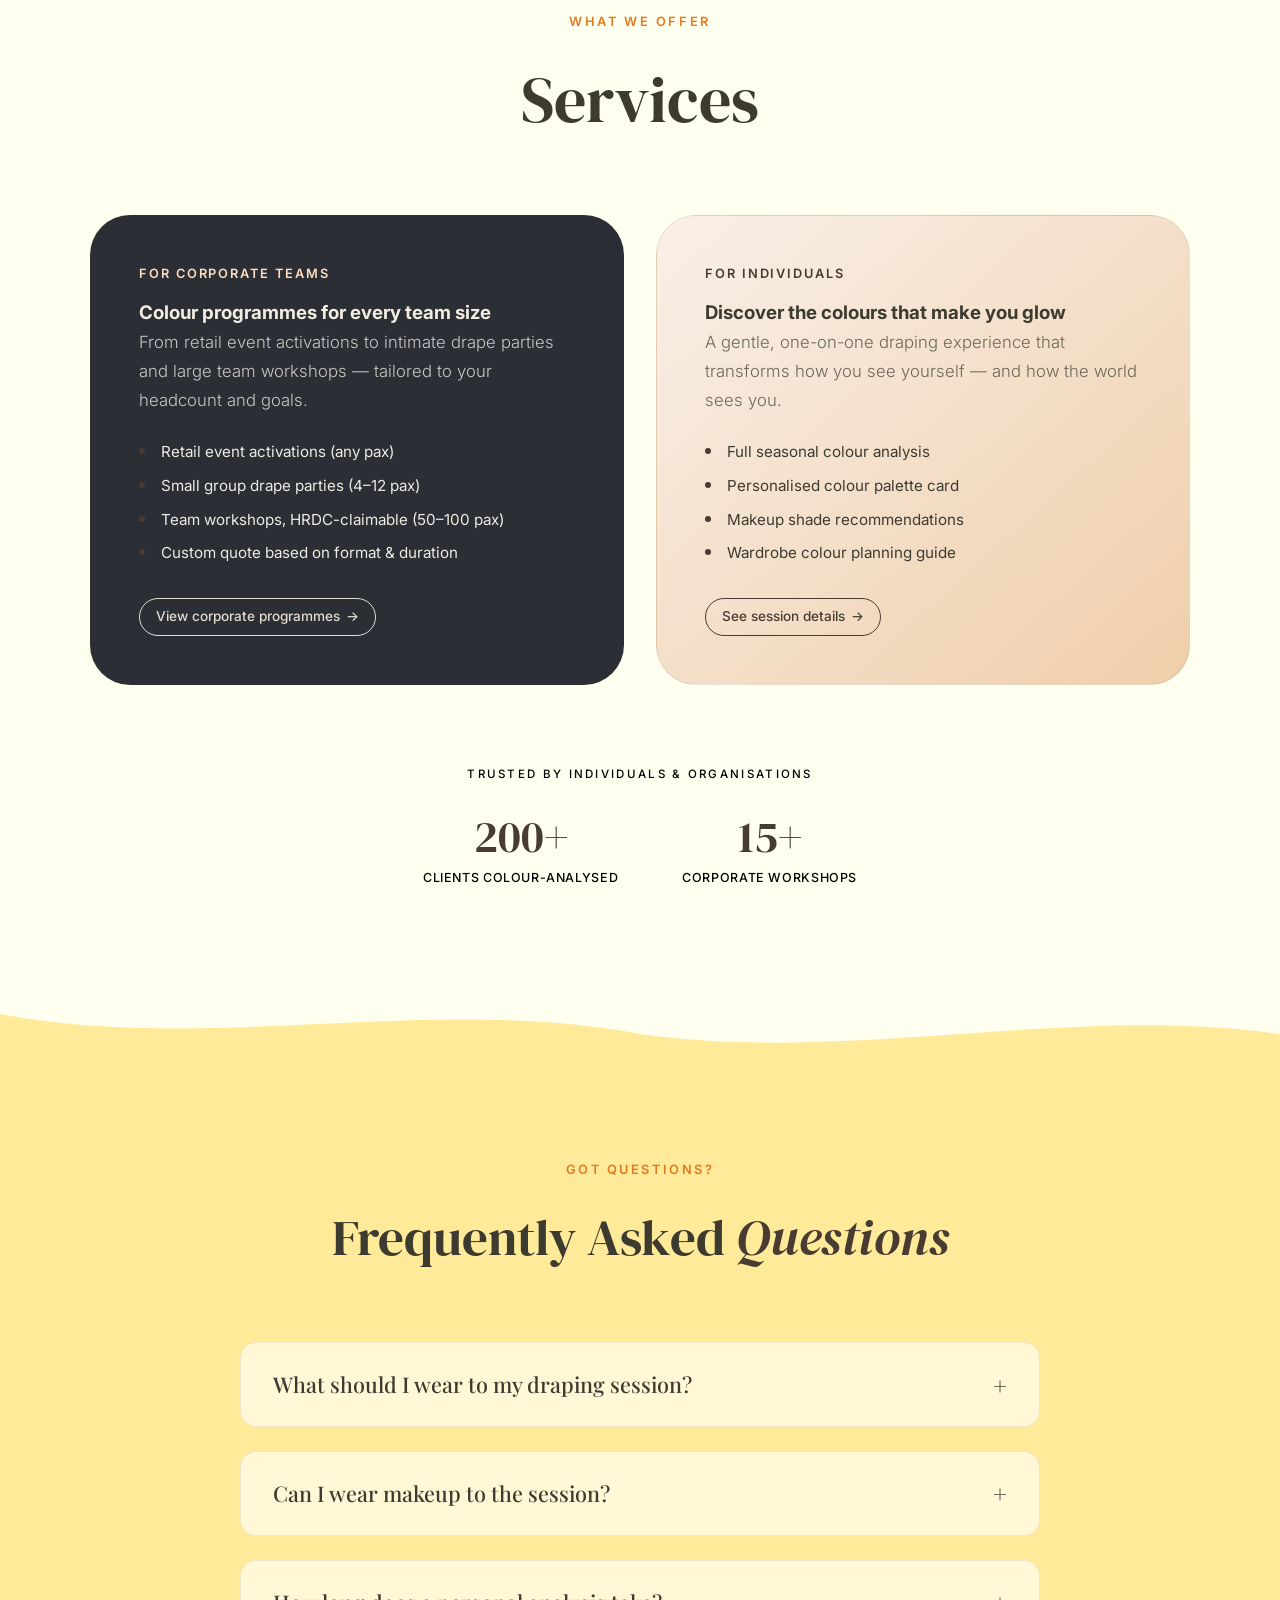
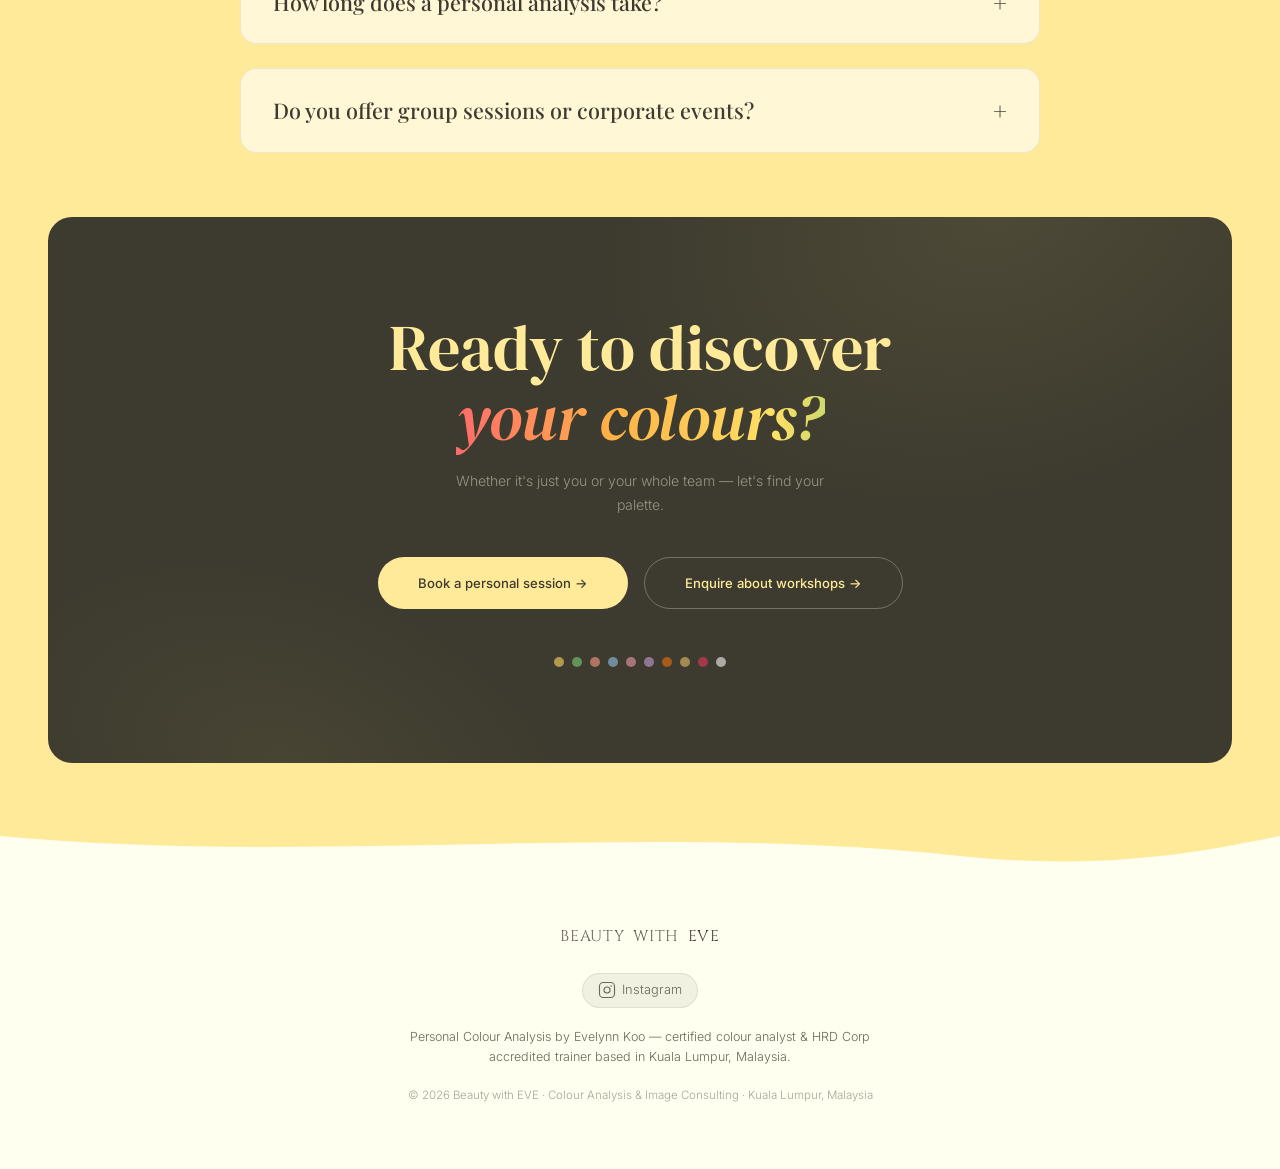
==== commit ec470e8d: "feat: add image slots across pages and swap in Evelynn portrait - Add feature images to process and " ====
--- a/index.html
+++ b/index.html
@@ -179,7 +179,7 @@
         <div class="hero-drape__left">
           <div class="hero-drape__eyebrow">Evelynn Koo</div>
           <h1 class="hero-drape__title">
-            Unfold your<br><em>true colours</em>
+            Discover your<br><em>true colours</em>
           </h1>
           <p class="hero-drape__subtitle">
             Personal colour analysis and corporate image workshops in Malaysia<br>
@@ -239,7 +239,7 @@
               <span class="aurora-spot s16"></span>
             </div>
             <img class="hero-drape__portrait"
-              src="assets/images/common/portfolio-placeholder.png"
+              src="assets/images/common/evelynn.png"
               alt="Evelynn Koo, personal colour analyst and founder of Beauty with EVE, Malaysia" width="600"
               height="800" fetchpriority="high">
           </div>
@@ -305,6 +305,13 @@
         <h2 class="drape-reveal__title">How <em>draping</em> works</h2>
       </div>
 
+      <img
+        class="experience__feature-img"
+        src="assets/images/common/event-placeholder.png"
+        alt="Evelynn Koo holding colour drapes near a client's face during a personal colour analysis session"
+        width="900" height="600"
+        loading="lazy">
+
       <div class="experience__steps">
         <div class="experience__step fade-in">
           <div class="experience__step-circle step-drape-1"></div>
@@ -351,6 +358,14 @@
           <div class="drape-reveal__label">Client Stories</div>
           <h2 class="drape-reveal__title">Real <em>results</em></h2>
         </div>
+
+        <img
+          class="stories__feature-img"
+          src="assets/images/common/event-placeholder.png"
+          alt="A client smiling and holding her personal colour card after a draping session with Beauty with EVE"
+          width="760" height="427"
+          loading="lazy">
+
         <div class="stories__grid">
           <div class="story-card fade-in">
             <span class="story-card__type story-card__type--corp">Corporate</span>
--- a/assets/css/styles.css
+++ b/assets/css/styles.css
@@ -363,6 +363,7 @@
   align-items: center;
   justify-content: center;
 }
+
 
 .hero-drape__aurora {
   position: absolute;
@@ -657,12 +658,14 @@
   object-position: bottom center;
   z-index: 2;
   filter: drop-shadow(0 4px 12px rgba(61, 59, 47, 0.15));
+  -webkit-mask-image: linear-gradient(to bottom, black 80%, transparent 100%);
+  mask-image: linear-gradient(to bottom, black 80%, transparent 100%);
 }
 
 
 .hero-drape__credentials {
   position: absolute;
-  top: 25%;
+  top: 40%;
   left: 0%;
   transform: translateY(-50%);
   width: 350px;
@@ -3219,6 +3222,62 @@
   opacity: 0.7;
 }
 
+/* ── Session feature image — Process section ── */
+.experience__feature-img {
+  display: block;
+  width: 100%;
+  max-width: 900px;
+  margin: 0 auto 4rem;
+  aspect-ratio: 3 / 2;
+  object-fit: cover;
+  border-radius: 20px;
+  box-shadow: 0 16px 48px rgba(61, 59, 47, 0.10);
+}
+
+/* ── Session moment image — Testimonials section ── */
+.stories__feature-img {
+  display: block;
+  width: 100%;
+  max-width: 760px;
+  margin: 0 auto 3rem;
+  aspect-ratio: 16 / 9;
+  object-fit: cover;
+  border-radius: 20px;
+  box-shadow: 0 12px 36px rgba(61, 59, 47, 0.08);
+}
+
+/* ── déBeau section — two-column with image ── */
+.debeau-section__inner {
+  display: grid;
+  grid-template-columns: 1fr 1.5fr;
+  gap: 4.5rem;
+  align-items: start;
+}
+
+.debeau-section__media {
+  position: sticky;
+  top: 5rem;
+}
+
+.debeau-section__media img {
+  display: block;
+  width: 100%;
+  aspect-ratio: 3 / 4;
+  object-fit: cover;
+  border-radius: 20px;
+  box-shadow: 0 16px 48px rgba(61, 59, 47, 0.10);
+}
+
+/* ── Service package atmosphere image ── */
+.service-package__img {
+  display: block;
+  width: 100%;
+  aspect-ratio: 16 / 9;
+  object-fit: cover;
+  border-radius: 12px;
+  margin-bottom: 2rem;
+}
+
 /* ── Contact page mobile ── */
 @media (max-width: 768px) {
   .contact-hero {
@@ -3248,4 +3307,34 @@
   .event-hero__meta {
     margin-top: 0.5rem;
   }
+
+  /* ── Image additions — mobile ── */
+  .experience__feature-img {
+    border-radius: 12px;
+    margin-bottom: 3rem;
+  }
+
+  .stories__feature-img {
+    border-radius: 12px;
+    margin-bottom: 2rem;
+  }
+
+  .debeau-section__inner {
+    grid-template-columns: 1fr;
+    gap: 2rem;
+  }
+
+  .debeau-section__media {
+    position: static;
+  }
+
+  .debeau-section__media img {
+    aspect-ratio: 4 / 3;
+    max-height: 320px;
+    width: 100%;
+  }
+
+  .service-package__img {
+    border-radius: 8px;
+  }
 }
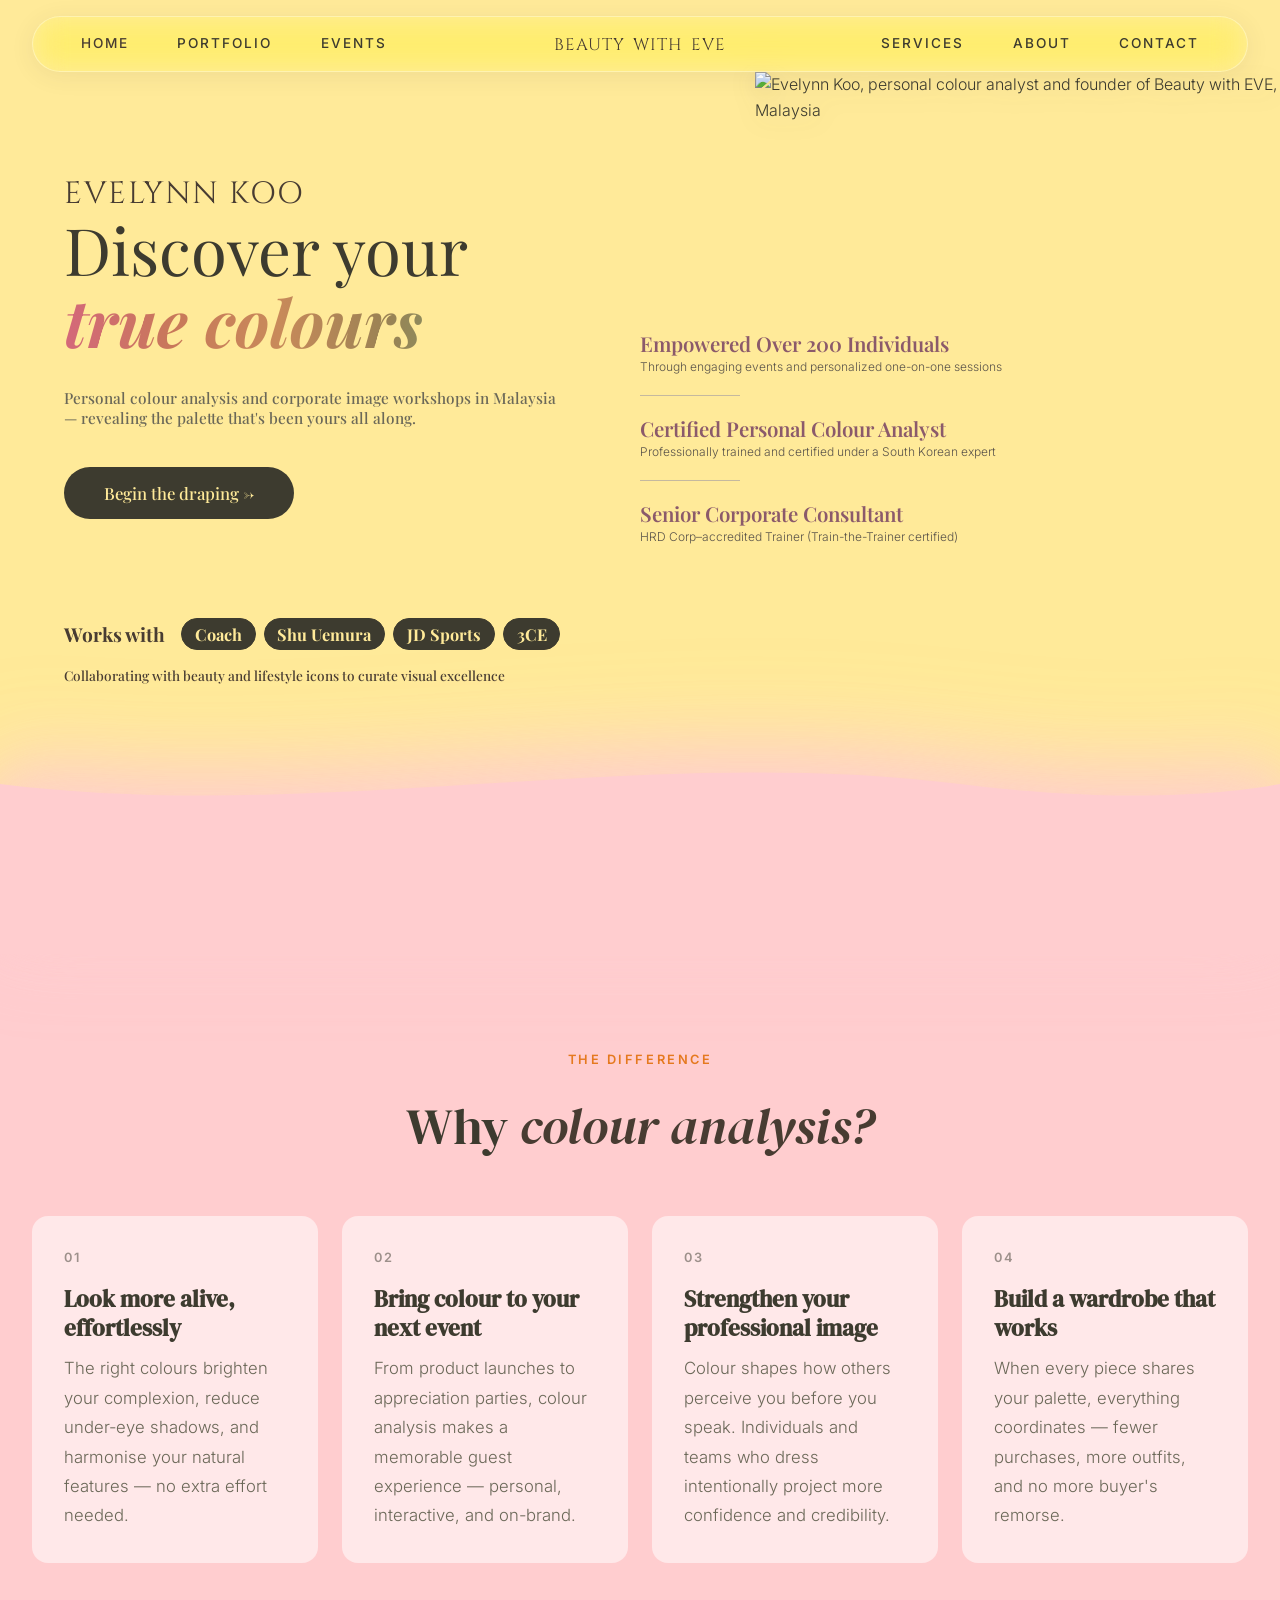
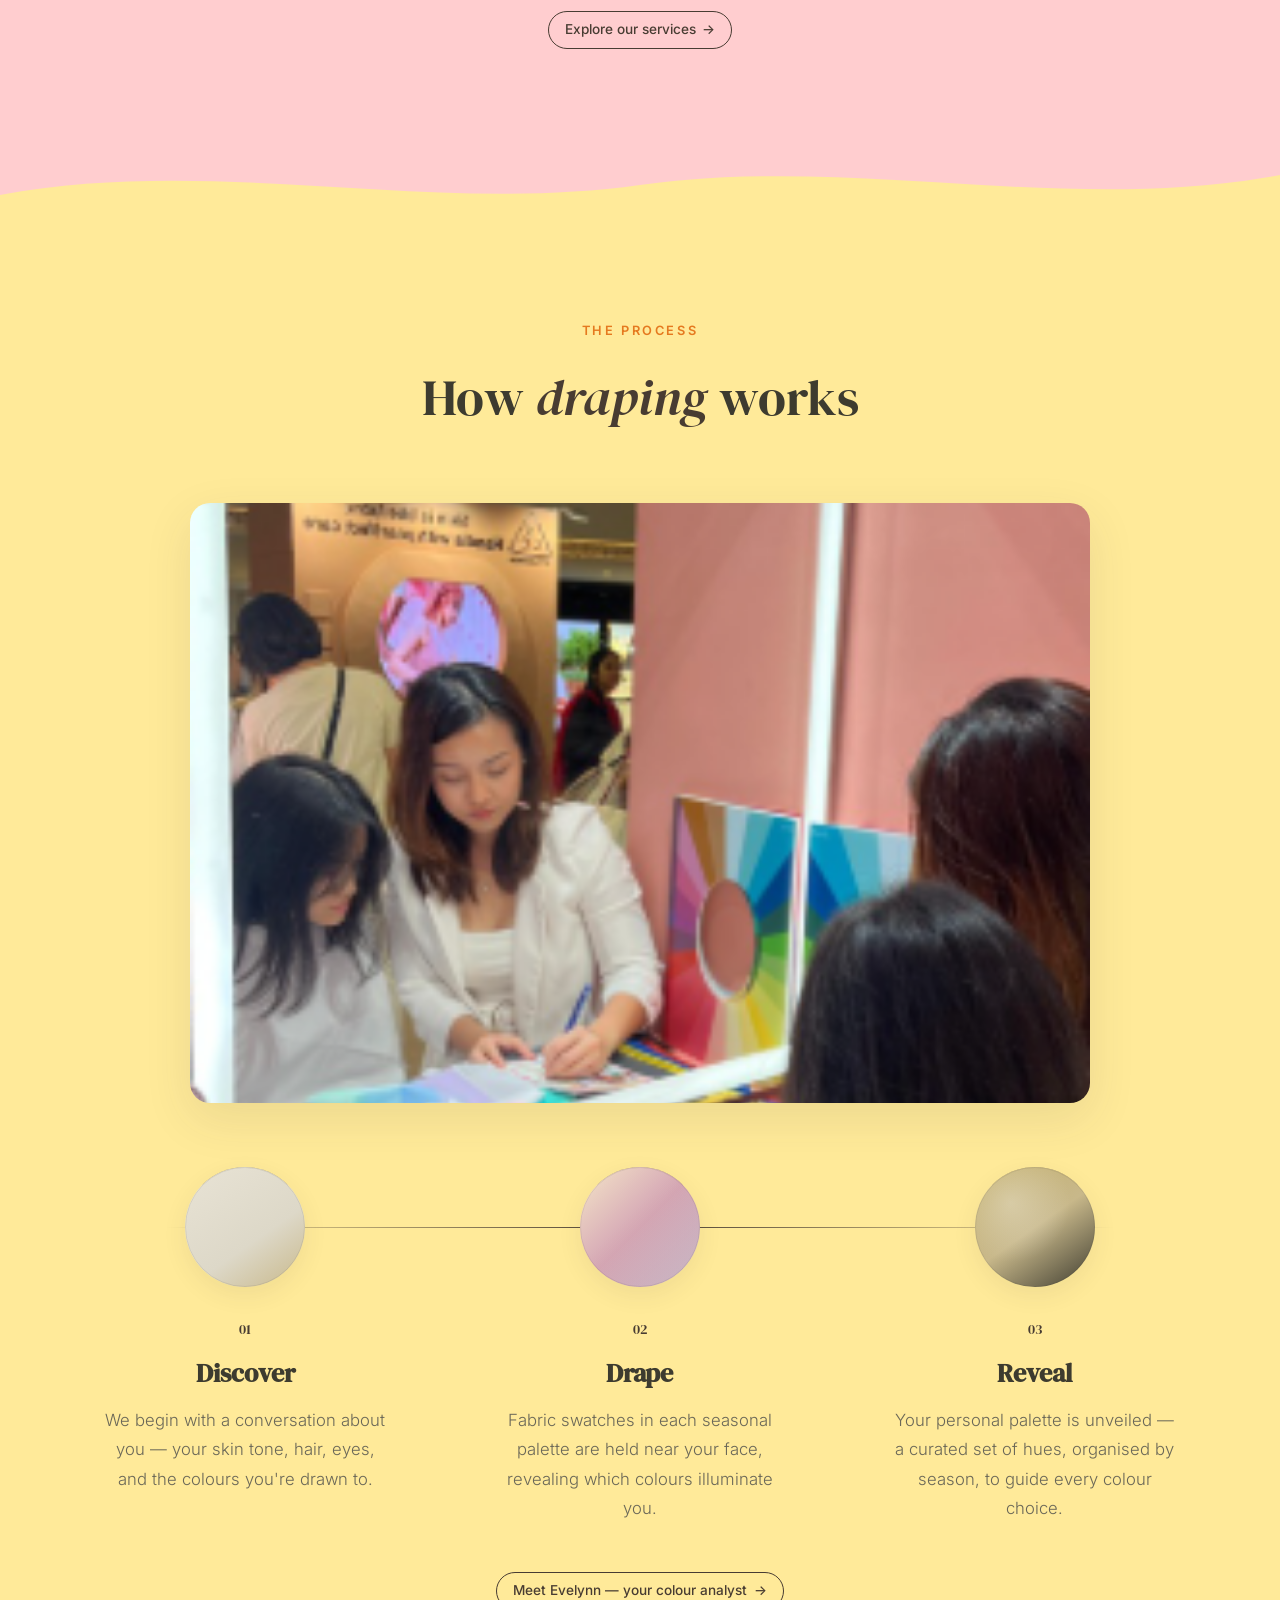
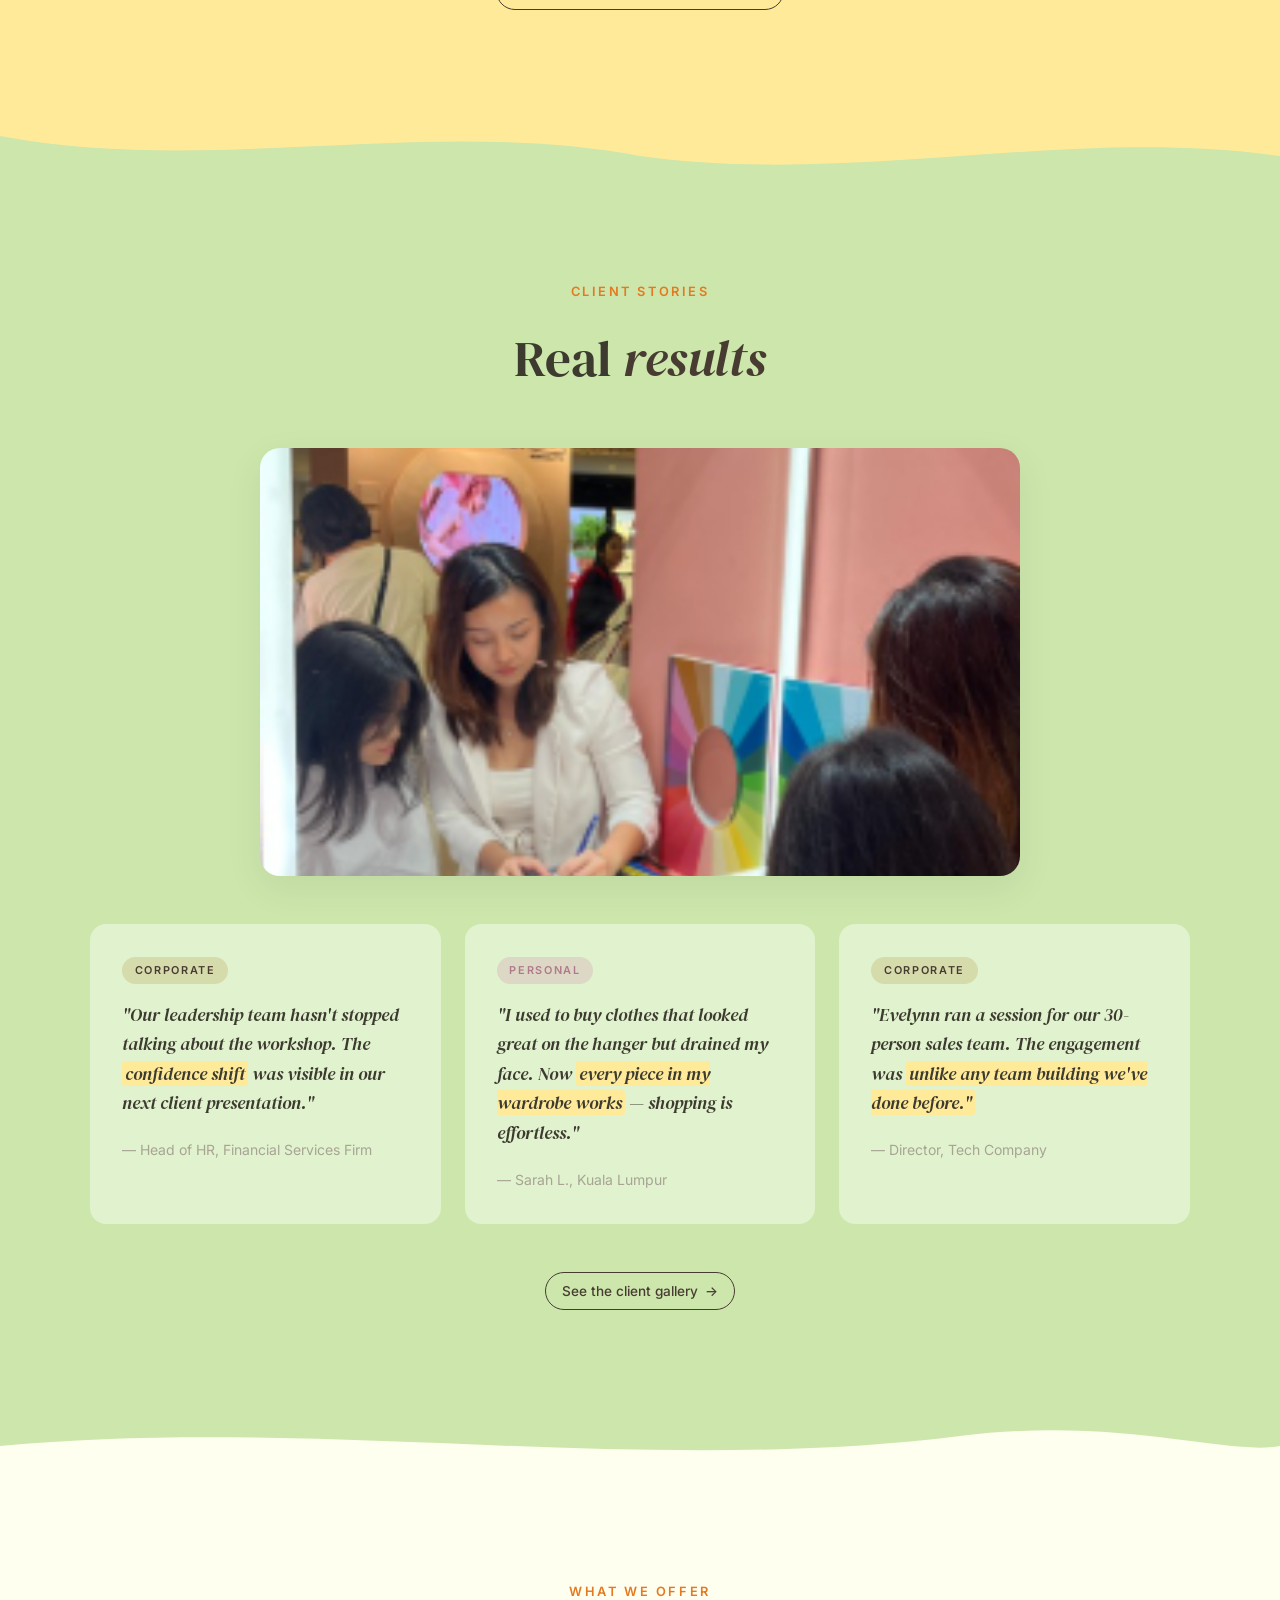
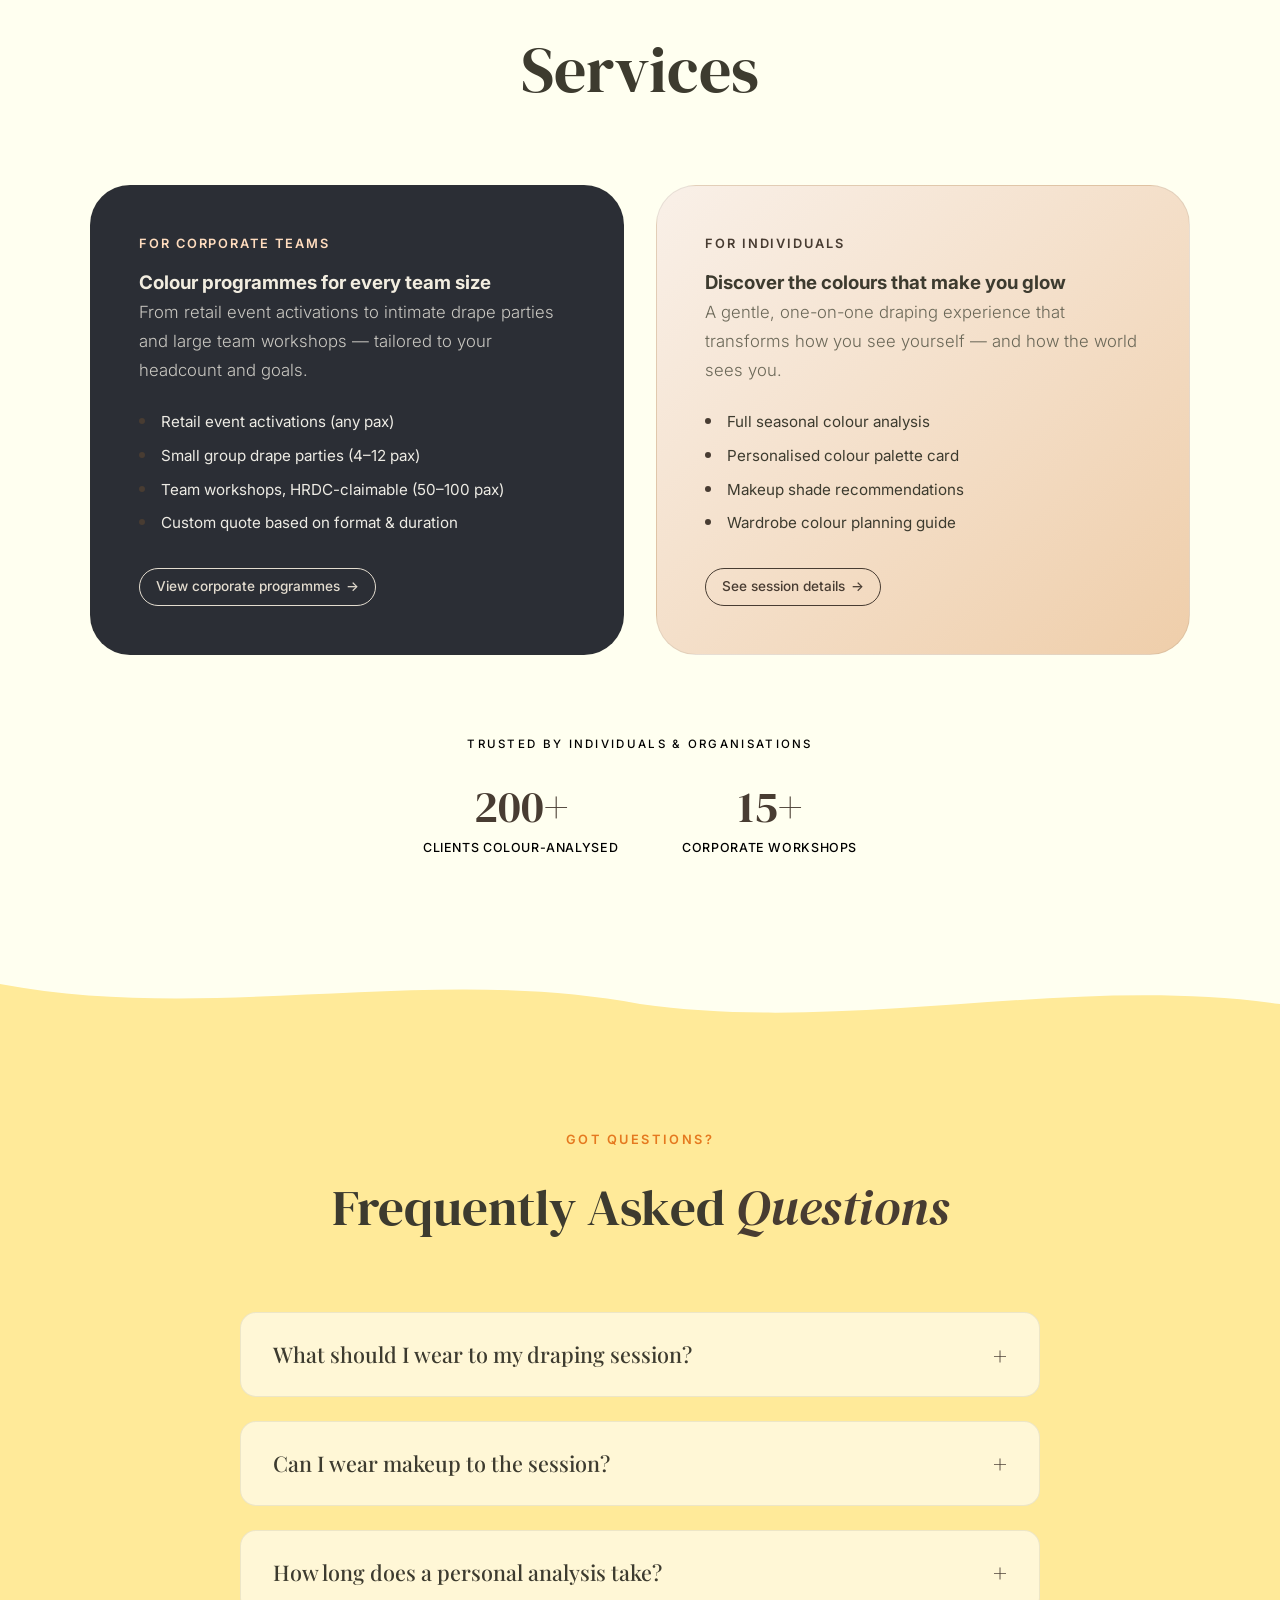
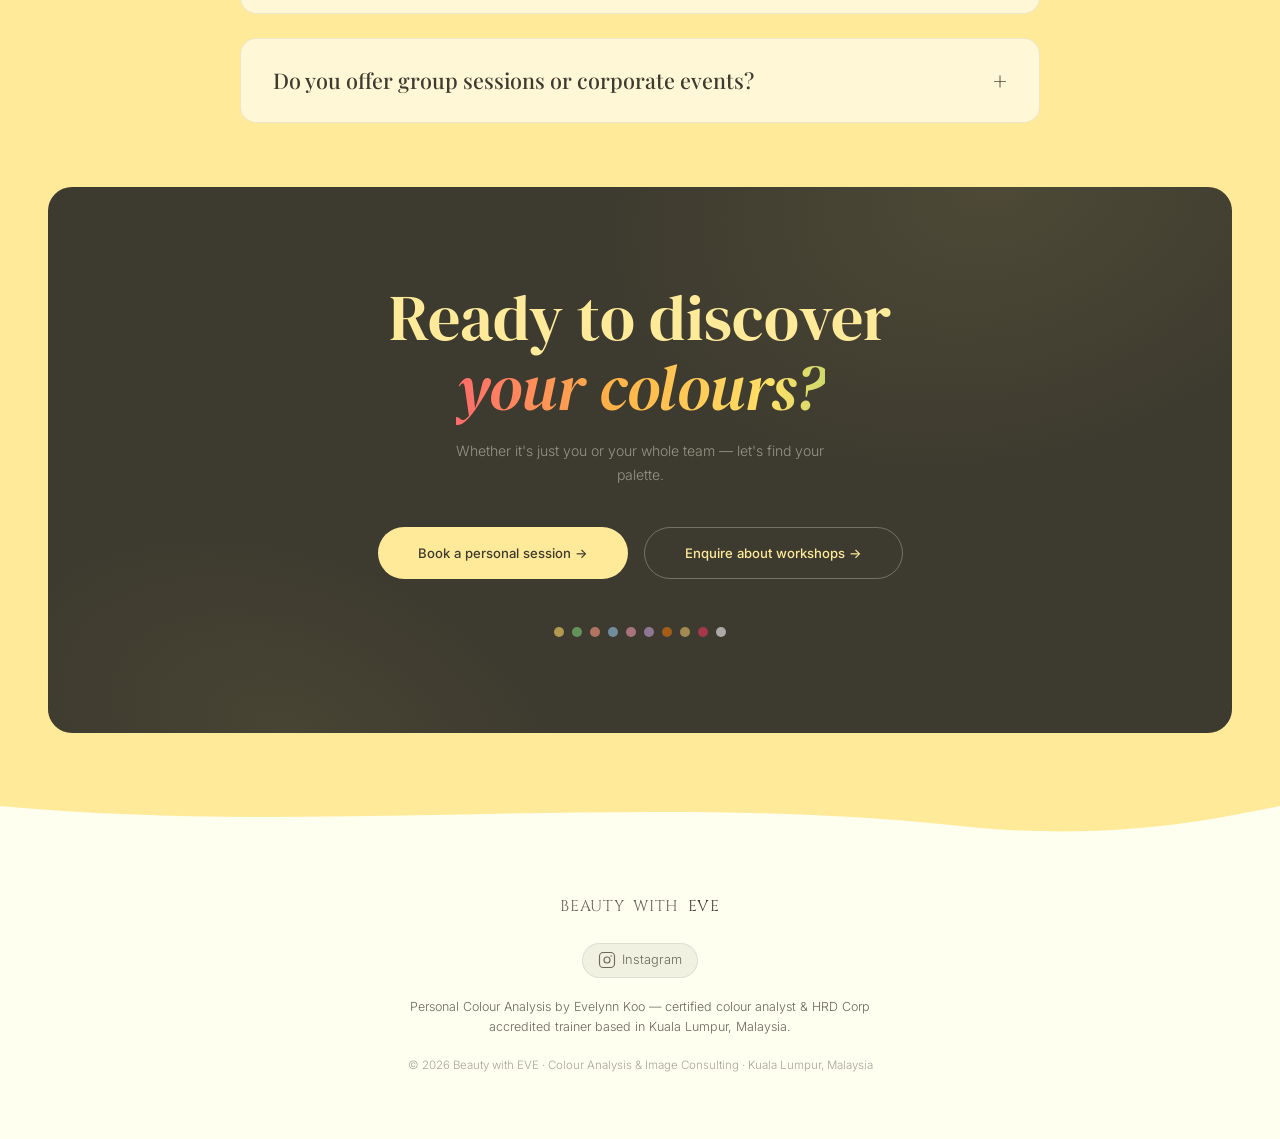
==== commit 317c5e42: "feat: enlarge portrait, wave cover effect, credential animations and sizing - Replace aurora with wa" ====
--- a/index.html
+++ b/index.html
@@ -204,42 +204,24 @@
 
         <div class="hero-drape__right">
           <div class="hero-drape__credentials">
-            <div class="credential-item">
+            <div class="credential-item fade-in" style="transition-delay: 0.1s">
               <p class="credential-title">Empowered Over 200 Individuals</p>
               <p class="credential-desc">Through engaging events and personalized one-on-one sessions</p>
             </div>
-            <div class="credential-divider"></div>
-            <div class="credential-item">
+            <div class="credential-divider fade-in" style="transition-delay: 0.25s"></div>
+            <div class="credential-item fade-in" style="transition-delay: 0.4s">
               <p class="credential-title">Certified Personal Colour Analyst</p>
               <p class="credential-desc">Professionally trained and certified under a South Korean expert</p>
             </div>
-            <div class="credential-divider"></div>
-            <div class="credential-item">
+            <div class="credential-divider fade-in" style="transition-delay: 0.55s"></div>
+            <div class="credential-item fade-in" style="transition-delay: 0.7s">
               <p class="credential-title">Senior Corporate Consultant</p>
               <p class="credential-desc">HRD Corp–accredited Trainer (Train-the-Trainer certified)</p>
             </div>
           </div>
           <div class="hero-drape__visuals">
-            <div class="hero-drape__aurora">
-              <span class="aurora-spot s1"></span>
-              <span class="aurora-spot s2"></span>
-              <span class="aurora-spot s3"></span>
-              <span class="aurora-spot s4"></span>
-              <span class="aurora-spot s5"></span>
-              <span class="aurora-spot s6"></span>
-              <span class="aurora-spot s7"></span>
-              <span class="aurora-spot s8"></span>
-              <span class="aurora-spot s9"></span>
-              <span class="aurora-spot s10"></span>
-              <span class="aurora-spot s11"></span>
-              <span class="aurora-spot s12"></span>
-              <span class="aurora-spot s13"></span>
-              <span class="aurora-spot s14"></span>
-              <span class="aurora-spot s15"></span>
-              <span class="aurora-spot s16"></span>
-            </div>
             <img class="hero-drape__portrait"
-              src="assets/images/common/evelynn.png"
+              src="assets/images/common/portfolio.png"
               alt="Evelynn Koo, personal colour analyst and founder of Beauty with EVE, Malaysia" width="600"
               height="800" fetchpriority="high">
           </div>
@@ -248,9 +230,9 @@
     </section>
 
     <!-- ── WAVE ── -->
-    <div class="wave-divider wave-divider--yellow">
-      <svg viewBox="0 0 1440 80" preserveAspectRatio="none" fill="none" aria-hidden="true">
-        <path d="M0 40 C360 80 720 0 1080 40 C1260 60 1380 50 1440 40 L1440 80 L0 80Z" fill="#ffcdcf" />
+    <div class="wave-divider wave-divider--yellow wave-divider--hero">
+      <svg viewBox="0 0 1440 250" preserveAspectRatio="none" fill="none" aria-hidden="true">
+        <path d="M0 80 C360 120 720 40 1080 80 C1260 100 1380 90 1440 80 L1440 250 L0 250Z" fill="#ffcdcf" />
       </svg>
     </div>
 
--- a/assets/css/styles.css
+++ b/assets/css/styles.css
@@ -217,7 +217,7 @@
 
 .hero-drape__eyebrow {
   font-family: var(--font-cinzel);
-  font-size: clamp(1rem, 1.7vw, 1.9rem);
+  font-size: clamp(1.3rem, 2.4vw, 2.6rem);
   font-weight: 400;
   line-height: 1.2;
   letter-spacing: 0.05em;
@@ -647,19 +647,17 @@
 
 .hero-drape__portrait {
   position: absolute;
-  bottom: 50px;
+  bottom: 0;
   left: 70%;
   transform: translateX(-50%);
   width: 100%;
-  max-width: 600px;
-  height: 100%;
-  max-height: 100%;
+  max-width: none;
+  height: 120%;
+  max-height: none;
   object-fit: contain;
   object-position: bottom center;
   z-index: 2;
   filter: drop-shadow(0 4px 12px rgba(61, 59, 47, 0.15));
-  -webkit-mask-image: linear-gradient(to bottom, black 80%, transparent 100%);
-  mask-image: linear-gradient(to bottom, black 80%, transparent 100%);
 }
 
 
@@ -668,7 +666,7 @@
   top: 40%;
   left: 0%;
   transform: translateY(-50%);
-  width: 350px;
+  width: 380px;
   z-index: 3;
 }
 
@@ -678,7 +676,7 @@
 
 .credential-title {
   font-family: var(--font-playfair);
-  font-size: clamp(1.05rem, 1.25vw, 1.25rem);
+  font-size: clamp(1.2rem, 1.6vw, 1.5rem);
   font-weight: 600;
   color: #8b5a6b;
   line-height: 1.3;
@@ -686,7 +684,7 @@
 }
 
 .credential-desc {
-  font-size: clamp(0.8rem, 0.9vw, 0.8rem);
+  font-size: clamp(0.75rem, 0.85vw, 0.85rem);
   color: #5c554b;
   line-height: 1.45;
 }
@@ -734,6 +732,7 @@
   height: 80px;
   position: relative;
   overflow: hidden;
+  z-index: 3;
 }
 
 .wave-divider svg {
@@ -1999,9 +1998,9 @@
   .hero-drape__portrait {
     width: 100% !important;
     max-width: 300px !important;
-    height: 100% !important;
-    max-height: 340px !important;
-    bottom: 0 !important;
+    height: 340px !important;
+    max-height: none !important;
+    bottom: -40px !important;
     left: 50% !important;
   }
 
@@ -2951,6 +2950,18 @@
 
 .wave-divider--yellow {
   background: var(--bg);
+}
+
+.wave-divider--hero {
+  height: 250px;
+  margin-top: -200px;
+  background: transparent;
+  overflow: visible;
+}
+
+.wave-divider--hero svg {
+  height: 100%;
+  filter: drop-shadow(0 -16px 40px rgba(255, 205, 207, 0.8)) drop-shadow(0 -8px 20px rgba(255, 205, 207, 0.6));
 }
 
 /* ── Why Colour Analysis section ── */
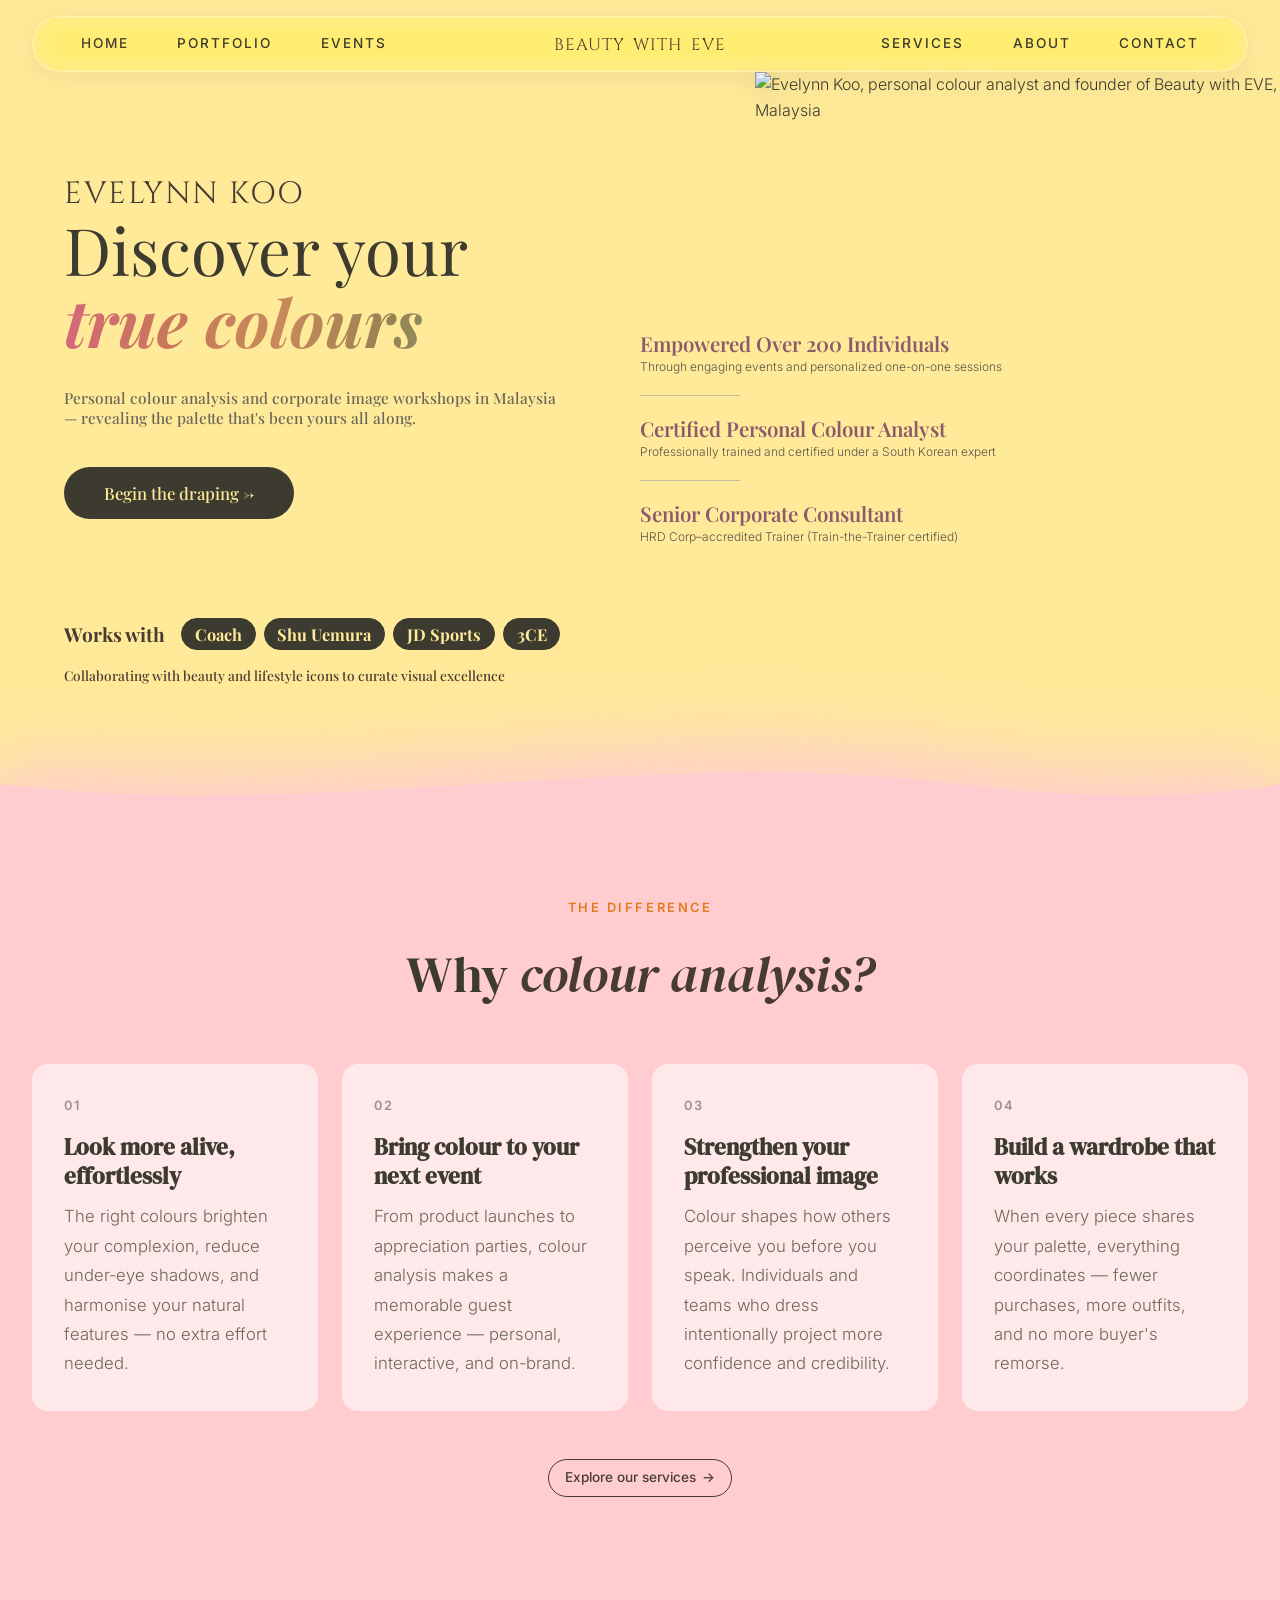
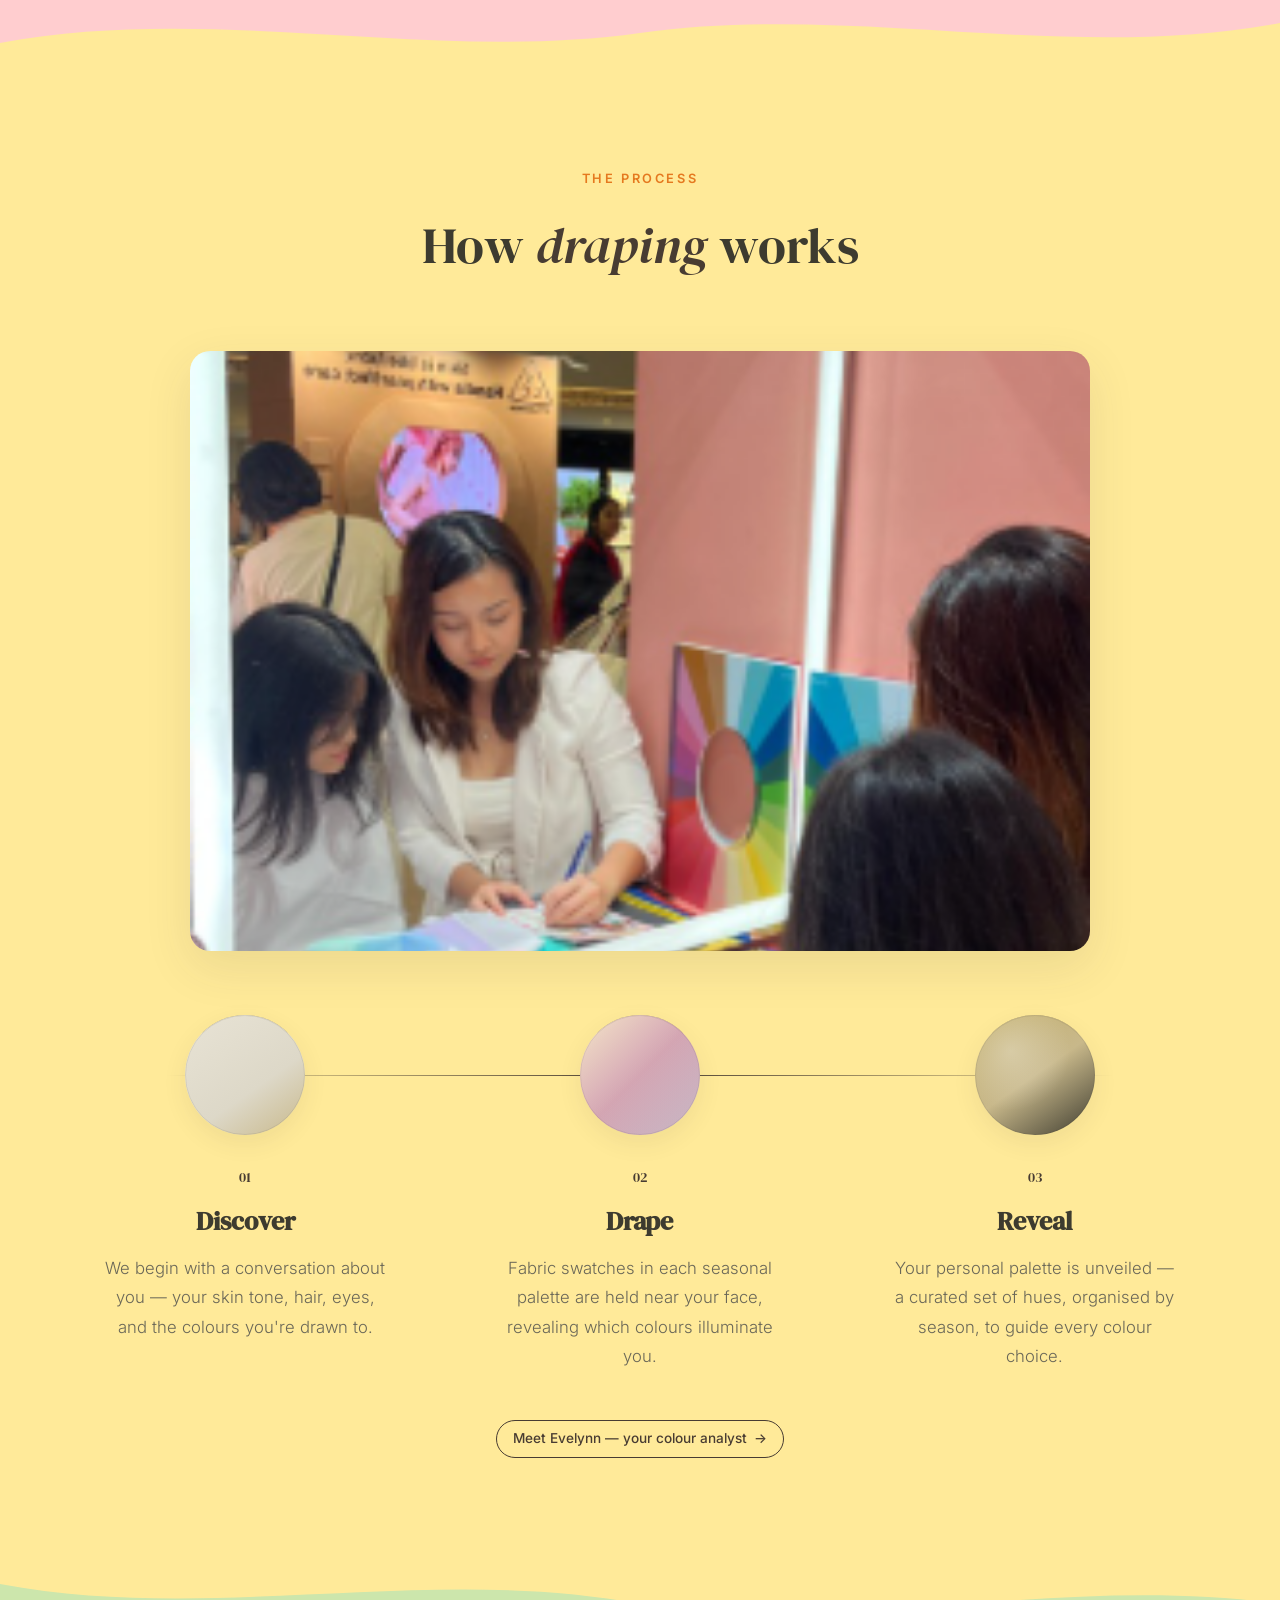
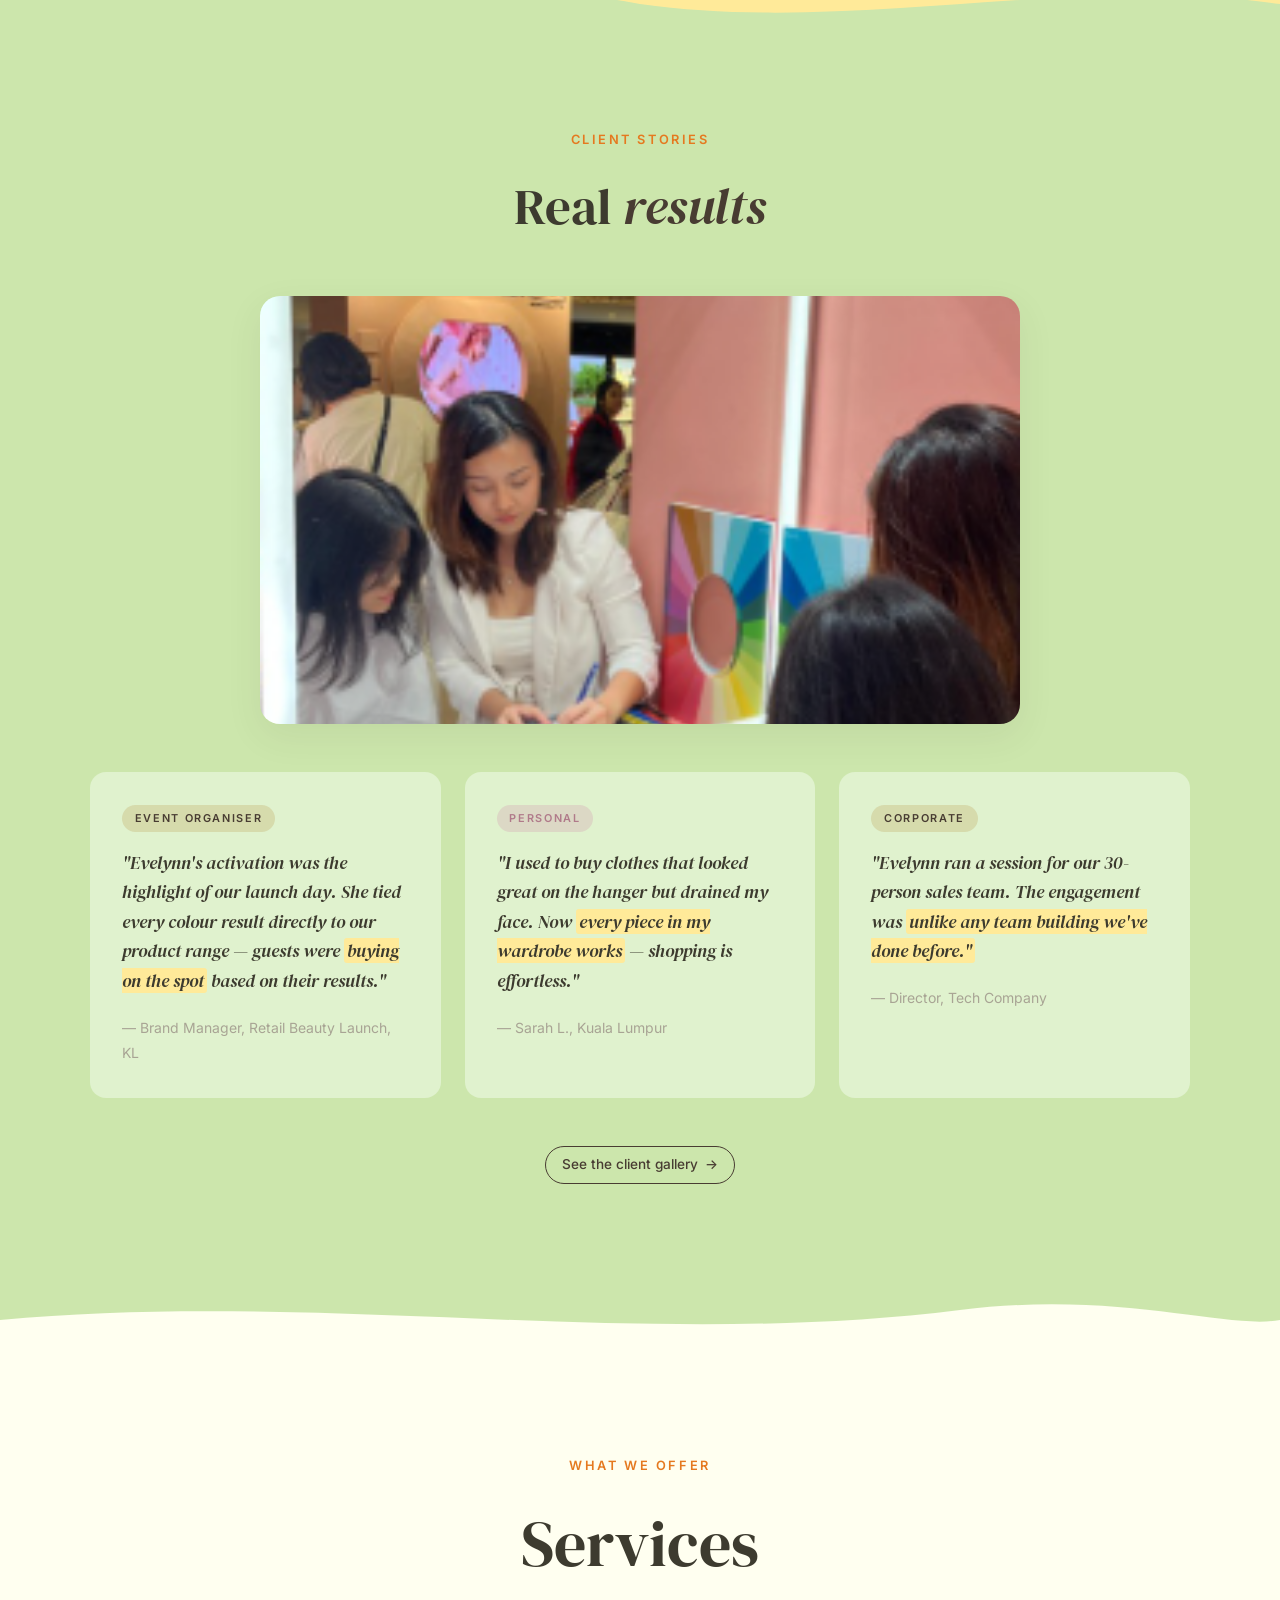
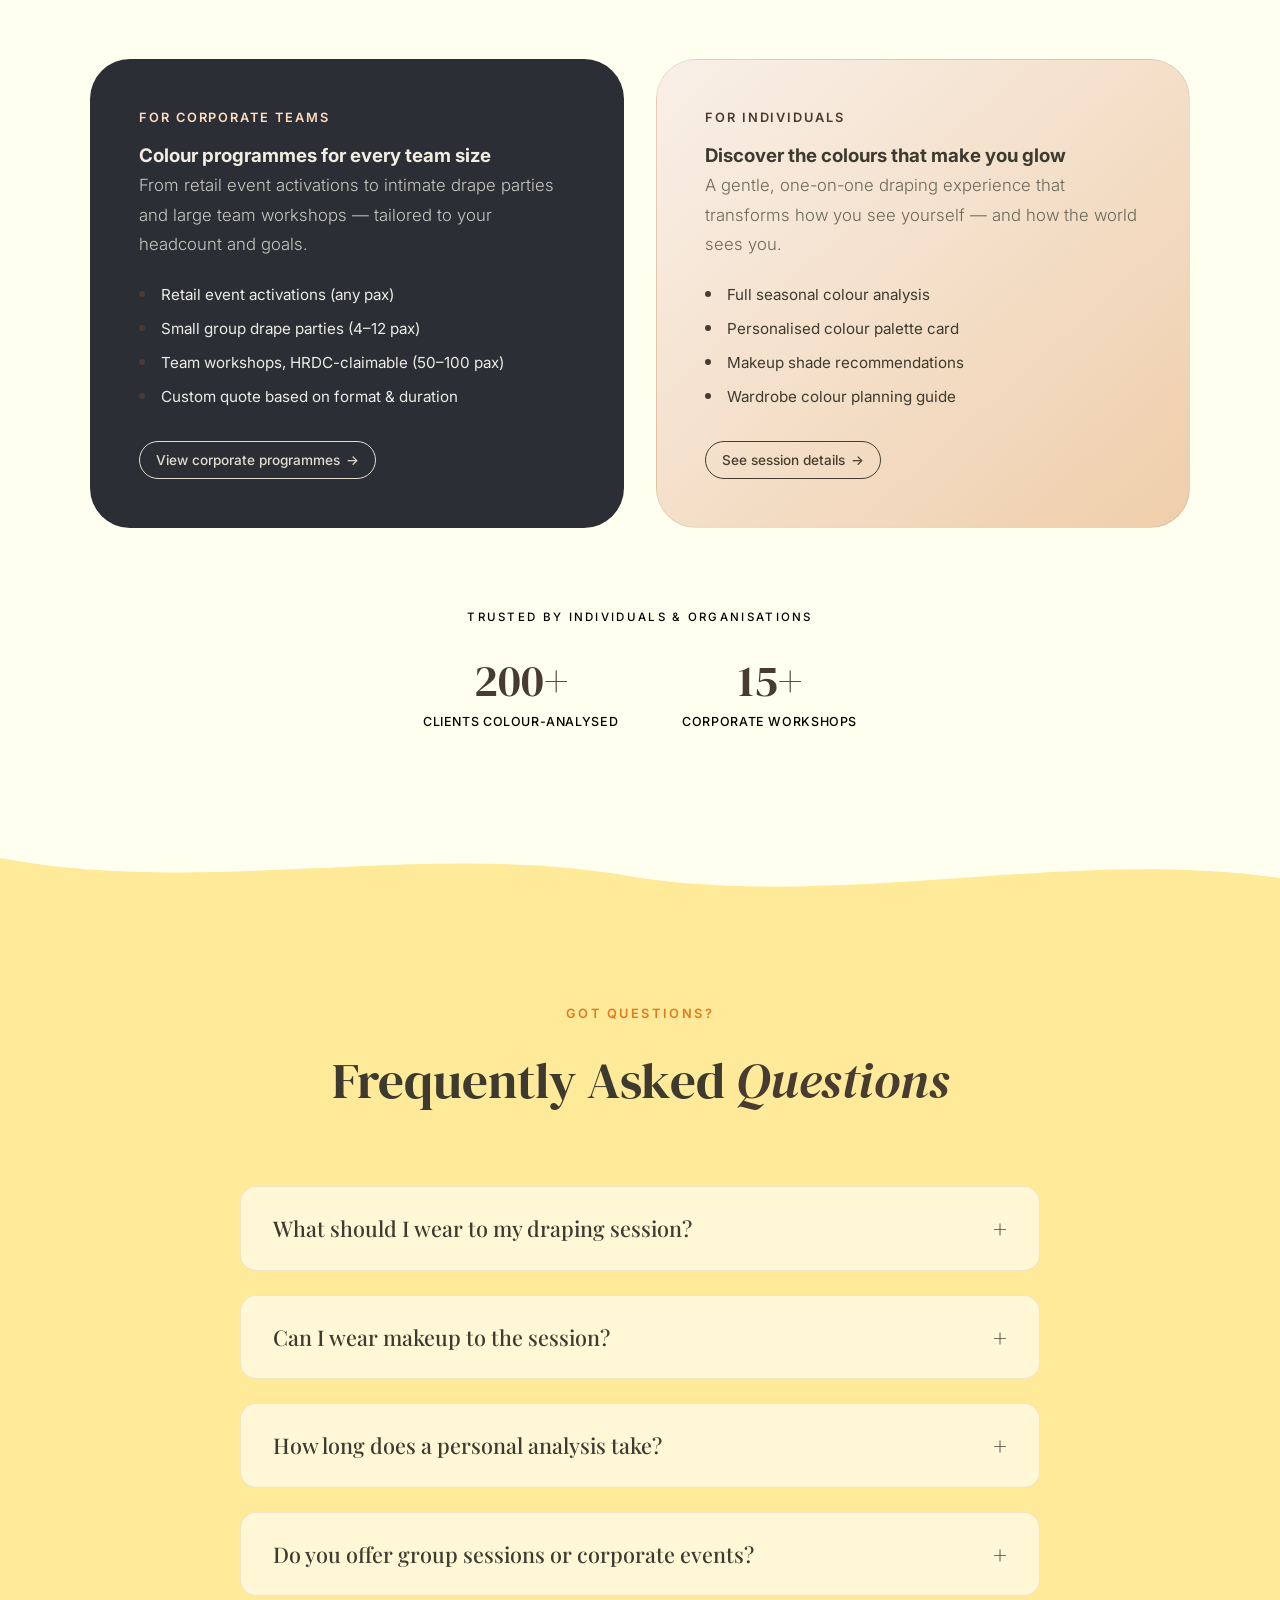
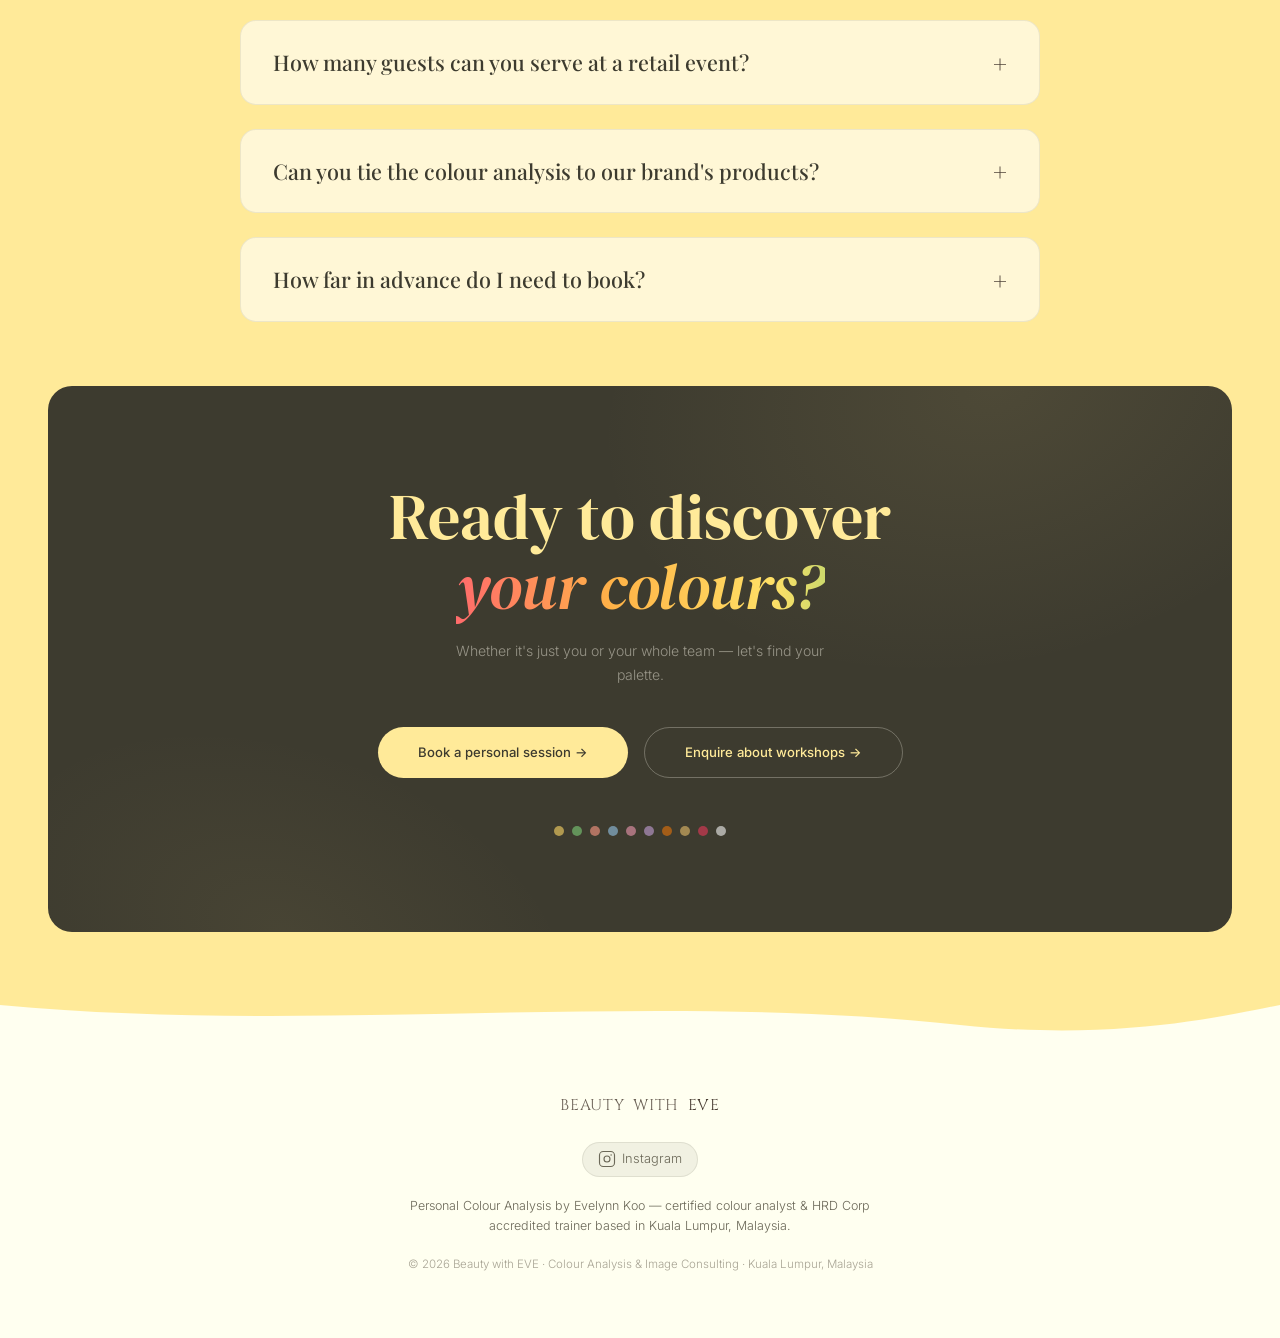
==== commit a941d16c: "feat: add event organiser content, booking process, static footer, llms.txt Content additions for ev" ====
--- a/index.html
+++ b/index.html
@@ -62,9 +62,6 @@
   <link rel="stylesheet" href="assets/css/styles.css">
   <link rel="alternate" hreflang="en-MY" href="https://beautywitheve.com/">
   <link rel="alternate" hreflang="x-default" href="https://beautywitheve.com/">
-  <script type="application/ld+json">
-  { "@context": "https://schema.org", "@type": "WebSite", "name": "Beauty with EVE", "url": "https://beautywitheve.com" }
-  </script>
   <meta name="author" content="Evelynn Koo">
   <meta property="og:image"
     content="https://images.unsplash.com/photo-1544005313-94ddf0286df2?auto=format&fit=crop&q=80&w=1200&h=630">
@@ -104,7 +101,22 @@
       {
         "@type": "Question",
         "name": "Do you offer group sessions or corporate events?",
-        "acceptedAnswer": { "@type": "Answer", "text": "Yes! We offer Drape Parties for small groups of up to 4 people. We also host half-day and full-day corporate workshops for larger teams focused on professional image and uniform styling." }
+        "acceptedAnswer": { "@type": "Answer", "text": "Yes. Corporate programmes include Retail Event activations (any pax), Drape Parties for small groups of 4–12, Team Workshops for 50–100 pax (HRDC-claimable), and bespoke Corporate Consultations for event planners exploring their options." }
+      },
+      {
+        "@type": "Question",
+        "name": "How many guests can you serve at a retail event?",
+        "acceptedAnswer": { "@type": "Answer", "text": "A standard Retail Event session serves 15–30 guests in a 4-hour slot, with each consultation taking 10–15 minutes. For larger events, a second analyst can be arranged. Half-day and full-day bookings are available." }
+      },
+      {
+        "@type": "Question",
+        "name": "Can you tie the colour analysis to our brand's products?",
+        "acceptedAnswer": { "@type": "Answer", "text": "Yes. Before the event, Evelynn briefs herself on your product range so every guest leaves with colour recommendations directly matched to your offerings. Co-branded Personal Colour Cards with your logo are available as an optional add-on." }
+      },
+      {
+        "@type": "Question",
+        "name": "How far in advance do I need to book?",
+        "acceptedAnswer": { "@type": "Answer", "text": "For individual sessions, 1 week is usually sufficient. Corporate events need at least 2 weeks. Team Workshops requiring HRDC documentation need a minimum of 3 weeks lead time." }
       }
     ]
   }
@@ -350,11 +362,9 @@
 
         <div class="stories__grid">
           <div class="story-card fade-in">
-            <span class="story-card__type story-card__type--corp">Corporate</span>
-            <blockquote>"Our leadership team hasn't stopped talking about the workshop. The <span
-                class="story-highlight">confidence shift</span> was visible
-              in our next client presentation."</blockquote>
-            <cite>— Head of HR, Financial Services Firm</cite>
+            <span class="story-card__type story-card__type--corp">Event Organiser</span>
+            <blockquote>"Evelynn's activation was the highlight of our launch day. She tied every colour result directly to our product range — guests were <span class="story-highlight">buying on the spot</span> based on their results."</blockquote>
+            <cite>— Brand Manager, Retail Beauty Launch, KL</cite>
           </div>
           <div class="story-card fade-in">
             <span class="story-card__type story-card__type--personal">Personal</span>
@@ -479,8 +489,28 @@
           <details class="faq-drape__item fade-in">
             <summary class="faq-drape__question">Do you offer group sessions or corporate events?</summary>
             <div class="faq-drape__answer">
-              <p>Yes! We offer "Drape Parties" for small groups of up to 4 people. We also host half-day and full-day
-                corporate workshops for larger teams focused on professional image and uniform styling.</p>
+              <p>Yes. Corporate programmes include Retail Event activations (any pax), Drape Parties for small groups of 4–12, Team Workshops for 50–100 pax (HRDC-claimable), and bespoke Corporate Consultations for event planners exploring their options. Visit the <a href="services.html">Services page</a> for full details and pricing.</p>
+            </div>
+          </details>
+
+          <details class="faq-drape__item fade-in">
+            <summary class="faq-drape__question">How many guests can you serve at a retail event?</summary>
+            <div class="faq-drape__answer">
+              <p>A standard Retail Event session serves 15–30 guests in a 4-hour slot, with each consultation taking 10–15 minutes. For larger events, a second analyst can be arranged. Half-day and full-day bookings are available.</p>
+            </div>
+          </details>
+
+          <details class="faq-drape__item fade-in">
+            <summary class="faq-drape__question">Can you tie the colour analysis to our brand's products?</summary>
+            <div class="faq-drape__answer">
+              <p>Yes — this is one of the most popular reasons brands book a retail activation. Before the event, Evelynn briefs herself on your product range so every guest leaves with colour recommendations directly matched to your offerings. Co-branded Personal Colour Cards with your logo are also available as an optional add-on.</p>
+            </div>
+          </details>
+
+          <details class="faq-drape__item fade-in">
+            <summary class="faq-drape__question">How far in advance do I need to book?</summary>
+            <div class="faq-drape__answer">
+              <p>For individual sessions, 1 week's notice is usually sufficient. For corporate events (Retail Events, Drape Parties), allow at least 2 weeks. Team Workshops that require HRDC documentation need a minimum of 3 weeks lead time to prepare the paperwork. <a href="contact.html">Get in touch</a> to check current availability.</p>
             </div>
           </details>
         </div>
@@ -526,7 +556,17 @@
   </main>
 
   <!-- ── FOOTER ── -->
-  <footer id="site-footer"></footer>
+  <footer class="footer-drape" id="site-footer">
+    <a href="index.html" class="footer-drape__logo"><span class="logo-prefix">Beauty with </span><span class="logo-eve">EVE</span></a>
+    <nav class="footer-drape__links" aria-label="Footer navigation">
+      <a href="https://www.instagram.com/beautywitheve" aria-label="Follow Beauty with EVE on Instagram" rel="noopener noreferrer" target="_blank">
+        <svg width="18" height="18" viewBox="0 0 24 24" fill="none" stroke="currentColor" stroke-width="1.5" stroke-linecap="round" stroke-linejoin="round" aria-hidden="true"><rect x="2" y="2" width="20" height="20" rx="5"/><circle cx="12" cy="12" r="4"/><circle cx="17.5" cy="6.5" r="1" fill="currentColor" stroke="none"/></svg>
+        Instagram
+      </a>
+    </nav>
+    <div class="footer-drape__tagline">Personal Colour Analysis by Evelynn Koo — certified colour analyst &amp; HRD Corp accredited trainer based in Kuala Lumpur, Malaysia.</div>
+    <div class="footer-drape__copy">&copy; 2026 Beauty with EVE &middot; Colour Analysis &amp; Image Consulting &middot; Kuala Lumpur, Malaysia</div>
+  </footer>
 
   <script src="assets/js/script.js" defer></script>
 </body>
--- a/assets/css/styles.css
+++ b/assets/css/styles.css
@@ -3017,13 +3017,16 @@
 }
 
 .why-drape {
-  padding: 6rem 2rem;
+  margin-top: -80px;
+  position: relative;
+  z-index: 4;
+  padding: 1.5rem 2rem 6rem;
   background: var(--bg-secondary);
 }
 
 @media (max-width: 768px) {
   .why-drape {
-    padding: 3rem 1.5rem;
+    padding: 1.5rem 1.5rem 4rem;
   }
 }
 
@@ -3348,4 +3351,354 @@
   .service-package__img {
     border-radius: 8px;
   }
-}+}
+
+/* ════════════════════════════════════════════════
+   SERVICE CARD — ORGANISER DETAILS BLOCK
+   ════════════════════════════════════════════════ */
+
+.service-package__organiser {
+  border-top: 1px solid rgba(61, 59, 47, 0.12);
+  margin-top: 1.75rem;
+  padding-top: 1.5rem;
+}
+
+.service-package__organiser-heading {
+  font-size: 0.68rem;
+  text-transform: uppercase;
+  letter-spacing: 0.14em;
+  color: var(--accent);
+  font-weight: 600;
+  margin-bottom: 0.85rem;
+}
+
+.service-list--organiser li::before {
+  background: var(--accent-amber);
+}
+
+.service-package__logistics {
+  display: flex;
+  flex-direction: column;
+  gap: 0.45rem;
+  margin-top: 1.25rem;
+  padding: 0.85rem 1rem;
+  background: rgba(61, 59, 47, 0.04);
+  border-radius: 10px;
+  border: 1px solid rgba(61, 59, 47, 0.07);
+}
+
+.service-package__logistics-item {
+  display: flex;
+  align-items: flex-start;
+  gap: 0.6rem;
+  font-size: 0.8rem;
+  color: var(--text-secondary);
+  line-height: 1.45;
+}
+
+.service-package__logistics-item svg {
+  flex-shrink: 0;
+  margin-top: 1px;
+  color: var(--accent);
+}
+
+.service-package__geo-note {
+  margin-top: 0.9rem;
+  font-size: 0.8rem;
+  color: var(--text-muted);
+  font-style: italic;
+}
+
+/* HRDC badge */
+.service-tag--hrdc {
+  background: rgba(196, 176, 110, 0.15);
+  color: #7a6520;
+  border-color: rgba(196, 176, 110, 0.35);
+}
+
+/* Section-level note beneath corporate grid */
+.services-geo-note {
+  max-width: 700px;
+  margin: 2.5rem auto 0;
+  text-align: center;
+  font-size: 0.875rem;
+  color: var(--text-muted);
+  line-height: 1.7;
+}
+
+.services-geo-note strong {
+  color: var(--text-secondary);
+}
+
+/* ════════════════════════════════════════════════
+   BOOKING PROCESS — contact.html
+   ════════════════════════════════════════════════ */
+
+.booking-process {
+  padding: 4rem 2rem;
+  background: var(--bg);
+}
+
+.booking-process__inner {
+  max-width: 860px;
+  margin: 0 auto;
+  text-align: center;
+}
+
+.booking-process__eyebrow {
+  font-size: 0.75rem;
+  text-transform: uppercase;
+  letter-spacing: 0.15em;
+  color: var(--accent);
+  font-weight: 600;
+  margin-bottom: 0.6rem;
+}
+
+.booking-process__heading {
+  font-family: var(--font-serif);
+  font-size: clamp(1.6rem, 2.5vw, 2.2rem);
+  color: var(--text-primary);
+  margin-bottom: 0.75rem;
+}
+
+.booking-process__sub {
+  color: var(--text-secondary);
+  font-size: 1rem;
+  margin-bottom: 2.5rem;
+  line-height: 1.7;
+}
+
+.booking-steps {
+  display: grid;
+  grid-template-columns: repeat(3, 1fr);
+  gap: 2rem;
+  margin-bottom: 2.5rem;
+}
+
+.booking-step {
+  display: flex;
+  flex-direction: column;
+  align-items: center;
+  gap: 0.75rem;
+}
+
+.booking-step__num {
+  width: 44px;
+  height: 44px;
+  border-radius: 50%;
+  background: var(--accent);
+  color: #fff;
+  font-family: var(--font-playfair);
+  font-size: 1.1rem;
+  font-weight: 600;
+  display: flex;
+  align-items: center;
+  justify-content: center;
+  flex-shrink: 0;
+}
+
+.booking-step__title {
+  font-family: var(--font-playfair);
+  font-size: 1rem;
+  font-weight: 600;
+  color: var(--text-primary);
+}
+
+.booking-step__desc {
+  font-size: 0.875rem;
+  color: var(--text-secondary);
+  line-height: 1.65;
+  text-align: center;
+}
+
+.booking-process__note {
+  display: inline-flex;
+  align-items: center;
+  gap: 0.5rem;
+  font-size: 0.85rem;
+  color: var(--text-secondary);
+  background: rgba(255, 255, 255, 0.6);
+  border: 1px solid rgba(61, 59, 47, 0.1);
+  border-radius: 100px;
+  padding: 0.5rem 1.25rem;
+}
+
+@media (max-width: 768px) {
+  .booking-steps {
+    grid-template-columns: 1fr;
+    gap: 1.5rem;
+  }
+}
+
+/* ════════════════════════════════════════════════
+   PORTFOLIO — EVENT ACTIVATIONS SECTION
+   ════════════════════════════════════════════════ */
+
+.portfolio-activations {
+  padding: 5rem 2rem;
+  background: #f2ede0;
+}
+
+.portfolio-activations__inner {
+  max-width: 1100px;
+  margin: 0 auto;
+}
+
+.portfolio-activations__header {
+  text-align: center;
+  margin-bottom: 3rem;
+}
+
+.activations-grid {
+  display: grid;
+  grid-template-columns: repeat(2, 1fr);
+  gap: 2rem;
+}
+
+.activation-card {
+  background: rgba(255, 255, 255, 0.65);
+  border-radius: 20px;
+  overflow: hidden;
+  border: 1px solid rgba(255, 255, 255, 0.8);
+  box-shadow: 0 8px 32px rgba(61, 59, 47, 0.06);
+  display: flex;
+  flex-direction: column;
+  transition: transform 0.4s ease;
+}
+
+.activation-card:hover {
+  transform: translateY(-6px);
+}
+
+.activation-card__img-wrap {
+  aspect-ratio: 16 / 9;
+  overflow: hidden;
+}
+
+.activation-card__img {
+  width: 100%;
+  height: 100%;
+  object-fit: cover;
+}
+
+.activation-card__body {
+  padding: 1.75rem 2rem 2rem;
+  display: flex;
+  flex-direction: column;
+  gap: 0.5rem;
+  flex: 1;
+}
+
+.activation-card__brand {
+  font-size: 0.7rem;
+  text-transform: uppercase;
+  letter-spacing: 0.14em;
+  color: var(--accent);
+  font-weight: 600;
+}
+
+.activation-card__title {
+  font-family: var(--font-playfair);
+  font-size: 1.15rem;
+  font-weight: 600;
+  color: var(--text-primary);
+  line-height: 1.35;
+}
+
+.activation-card__meta {
+  font-size: 0.8rem;
+  color: var(--text-muted);
+}
+
+.activation-card__desc {
+  font-size: 0.9rem;
+  color: var(--text-secondary);
+  line-height: 1.65;
+  flex: 1;
+}
+
+.activation-card__link {
+  font-size: 0.85rem;
+  font-weight: 500;
+  color: var(--accent);
+  text-decoration: none;
+  margin-top: 0.5rem;
+  display: inline-flex;
+  align-items: center;
+  gap: 0.35rem;
+  transition: gap 0.3s ease;
+}
+
+.activation-card__link:hover {
+  gap: 0.6rem;
+}
+
+@media (max-width: 768px) {
+  .activations-grid {
+    grid-template-columns: 1fr;
+  }
+}
+
+/* ════════════════════════════════════════════════
+   EVENT DETAIL — ORGANISER SECTION
+   ════════════════════════════════════════════════ */
+
+.event-organiser {
+  padding: 4rem 2rem;
+  background: #f2ede0;
+}
+
+.event-organiser__inner {
+  max-width: 900px;
+  margin: 0 auto;
+}
+
+.event-organiser__eyebrow {
+  font-size: 0.72rem;
+  text-transform: uppercase;
+  letter-spacing: 0.14em;
+  color: var(--accent);
+  font-weight: 600;
+  margin-bottom: 1.5rem;
+}
+
+.event-organiser__cols {
+  display: grid;
+  grid-template-columns: 1fr 1fr;
+  gap: 3rem;
+}
+
+.event-organiser__block-heading {
+  font-family: var(--font-playfair);
+  font-size: 1rem;
+  font-weight: 600;
+  color: var(--text-primary);
+  margin-bottom: 0.85rem;
+}
+
+.event-organiser__quote {
+  background: rgba(255, 255, 255, 0.7);
+  border-left: 3px solid var(--accent);
+  border-radius: 0 12px 12px 0;
+  padding: 1.25rem 1.5rem;
+  font-size: 0.95rem;
+  color: var(--text-secondary);
+  line-height: 1.7;
+  font-style: italic;
+}
+
+.event-organiser__quote cite {
+  display: block;
+  margin-top: 0.75rem;
+  font-style: normal;
+  font-size: 0.8rem;
+  font-weight: 600;
+  color: var(--text-primary);
+}
+
+@media (max-width: 768px) {
+  .event-organiser__cols {
+    grid-template-columns: 1fr;
+    gap: 2rem;
+  }
+}
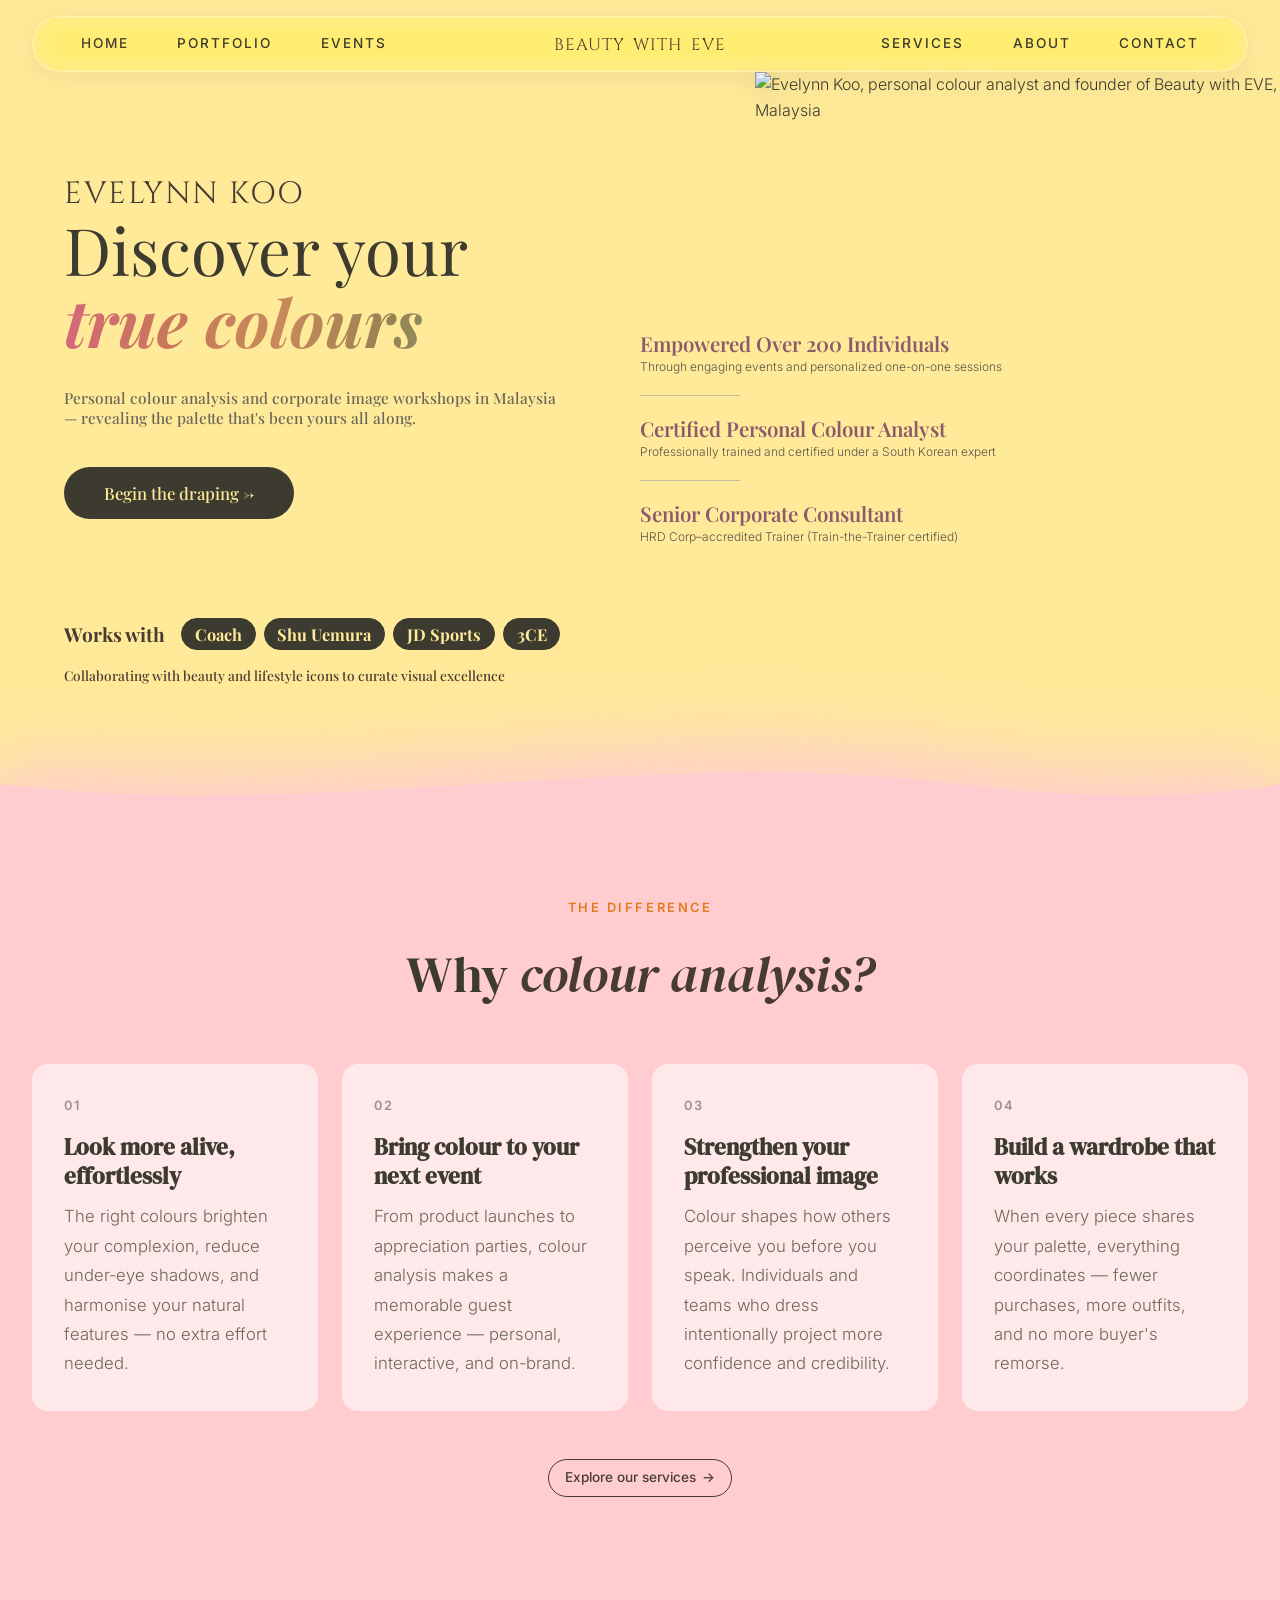
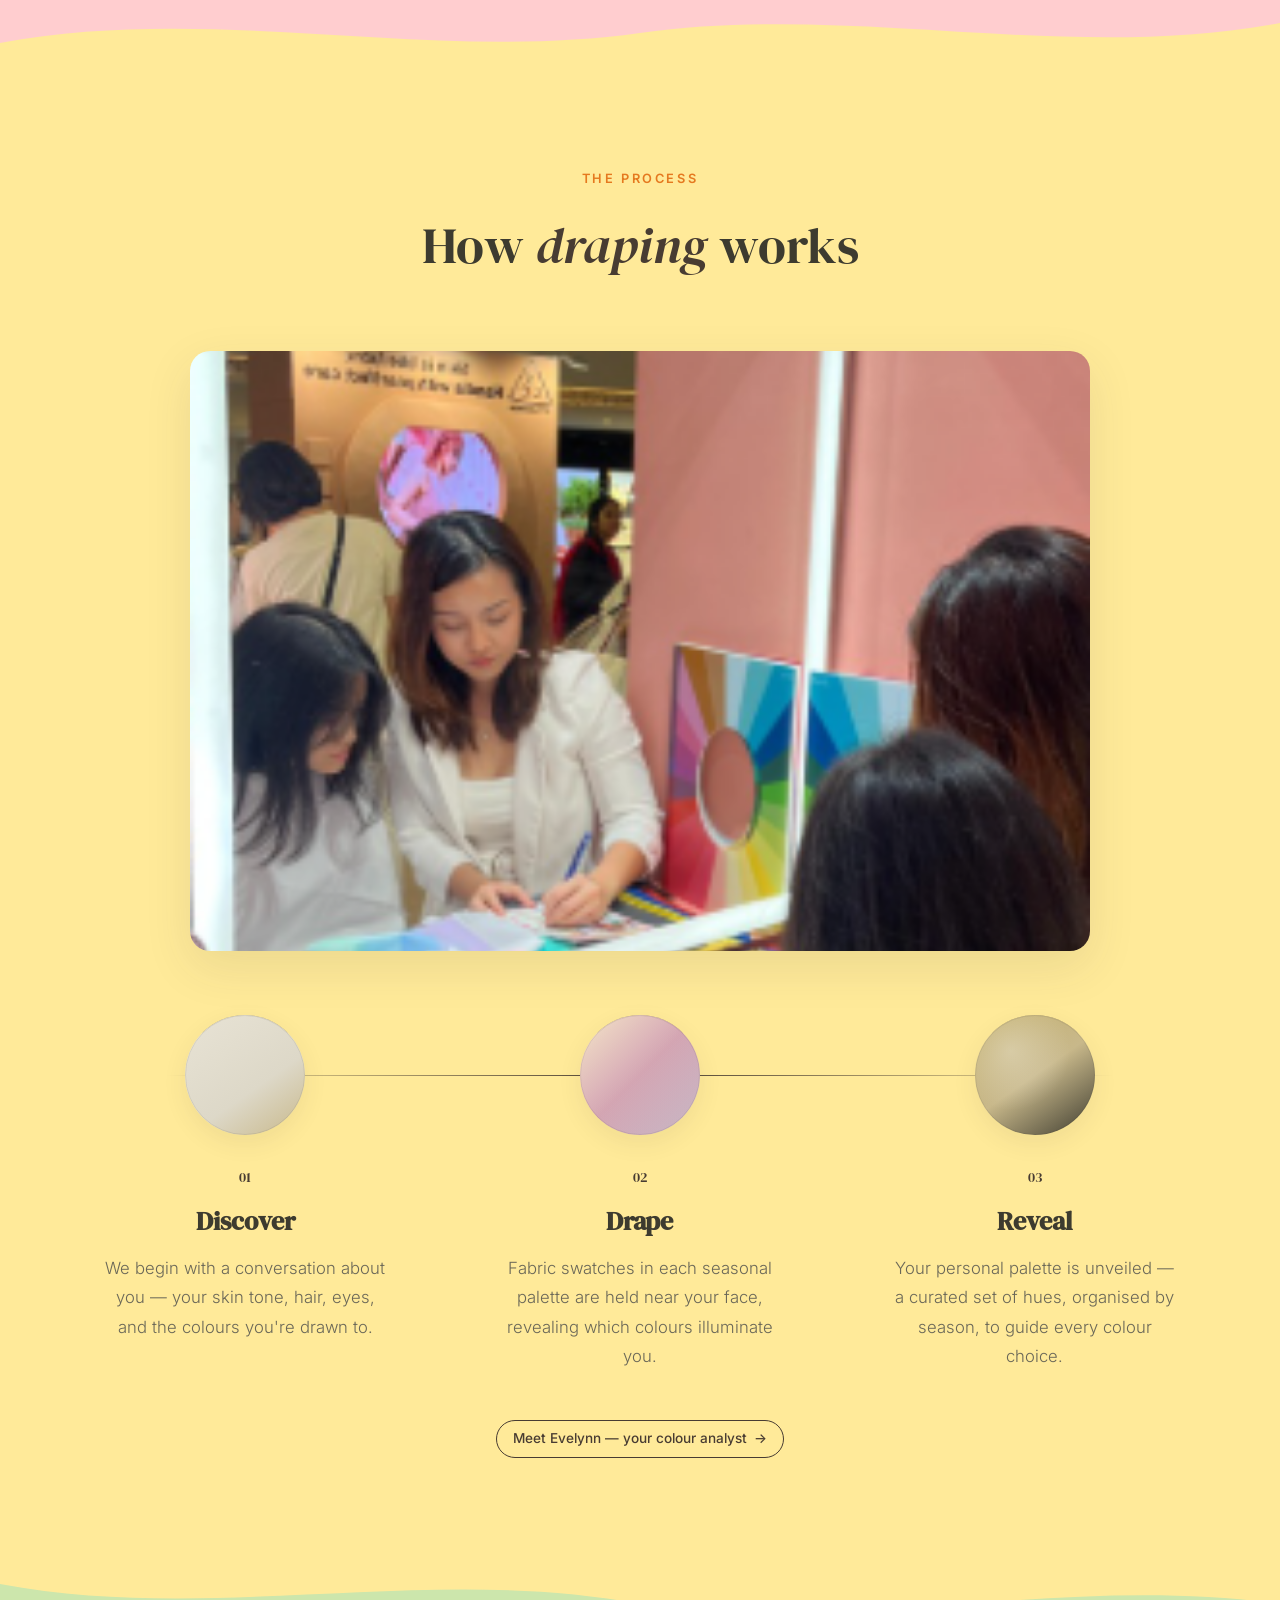
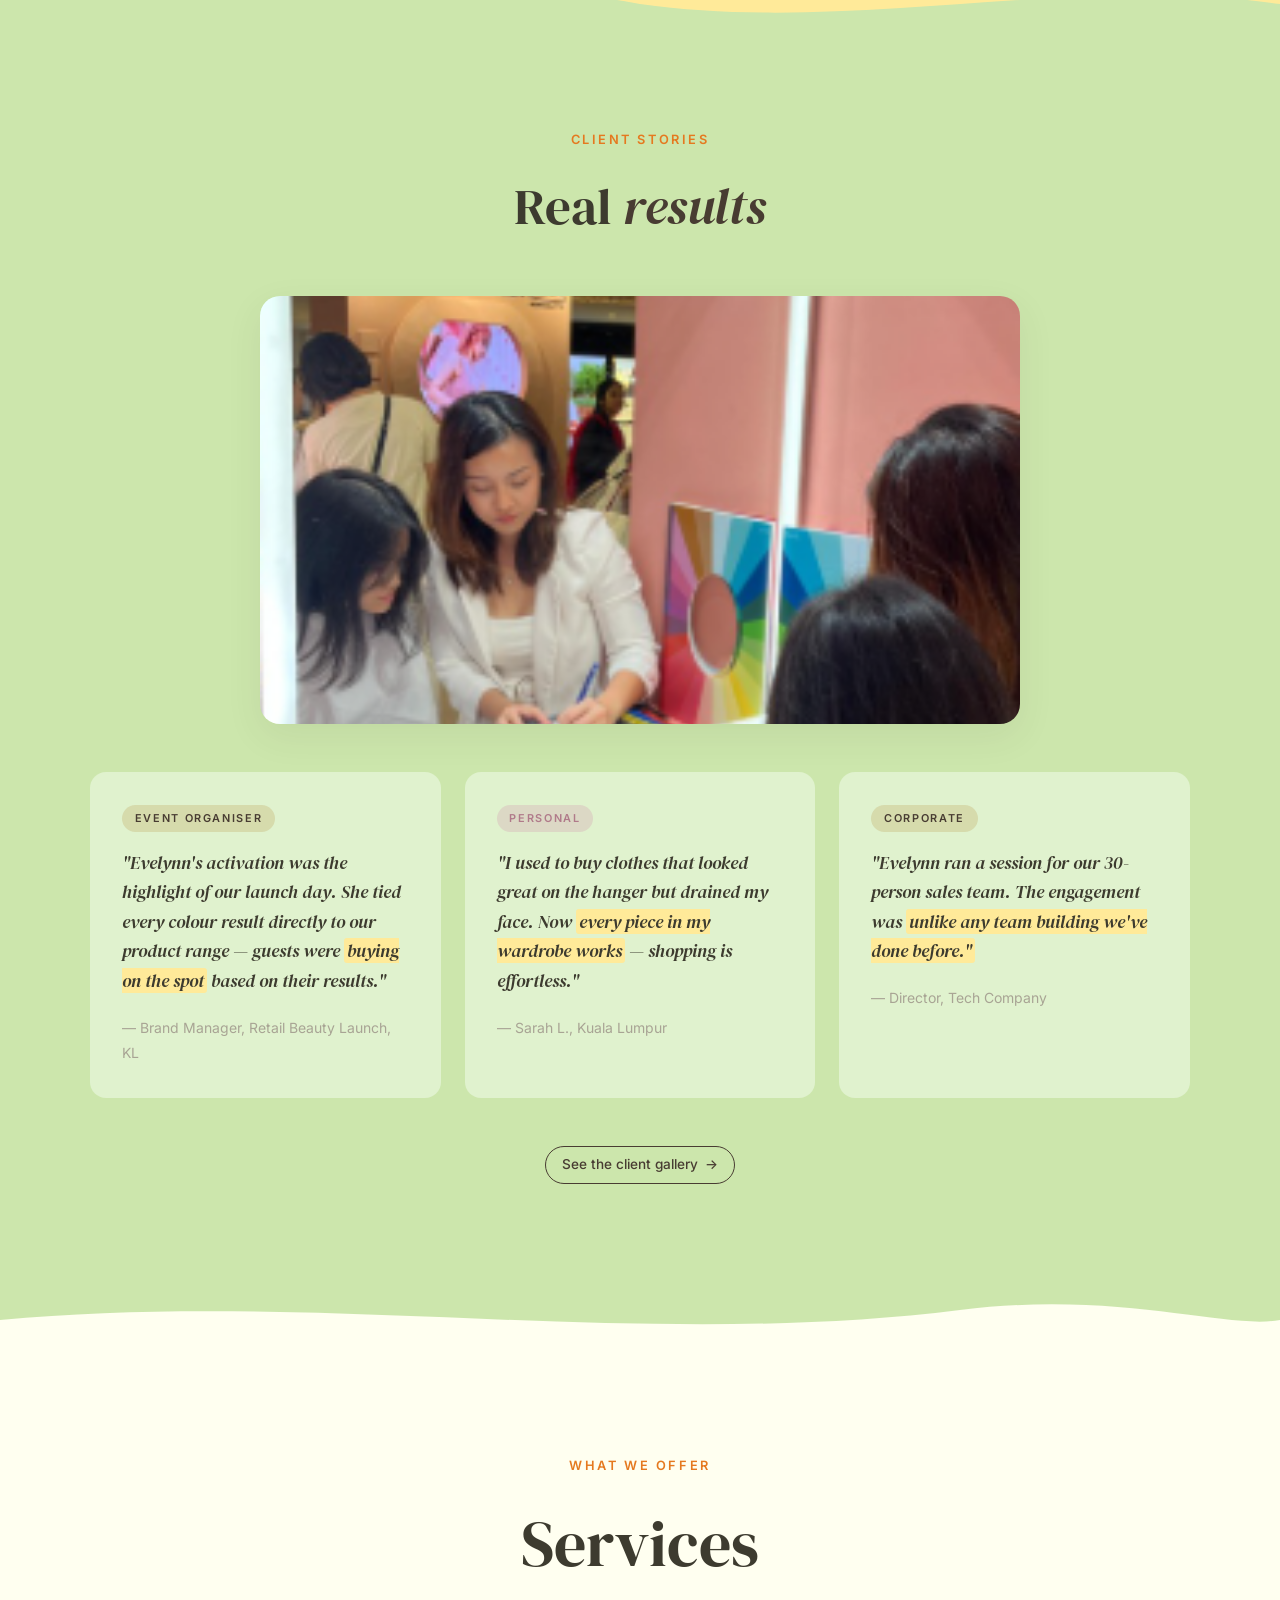
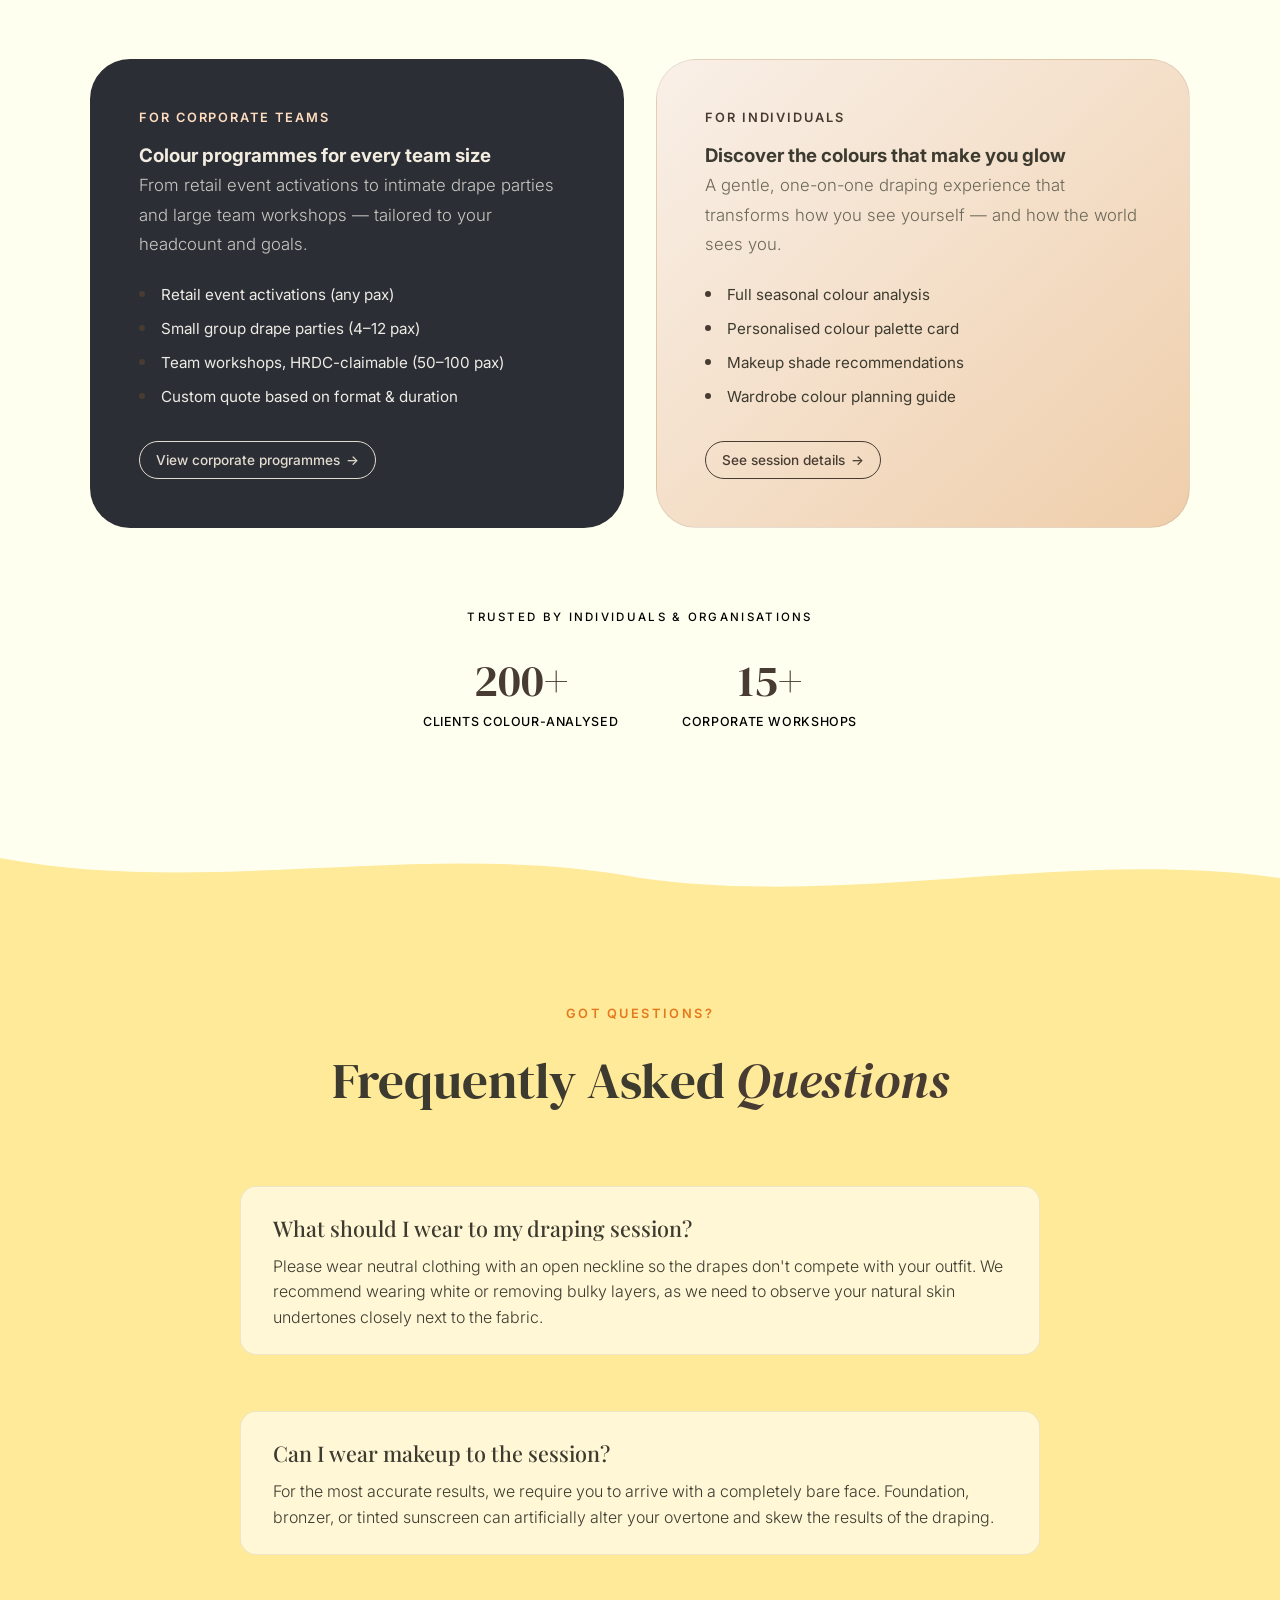
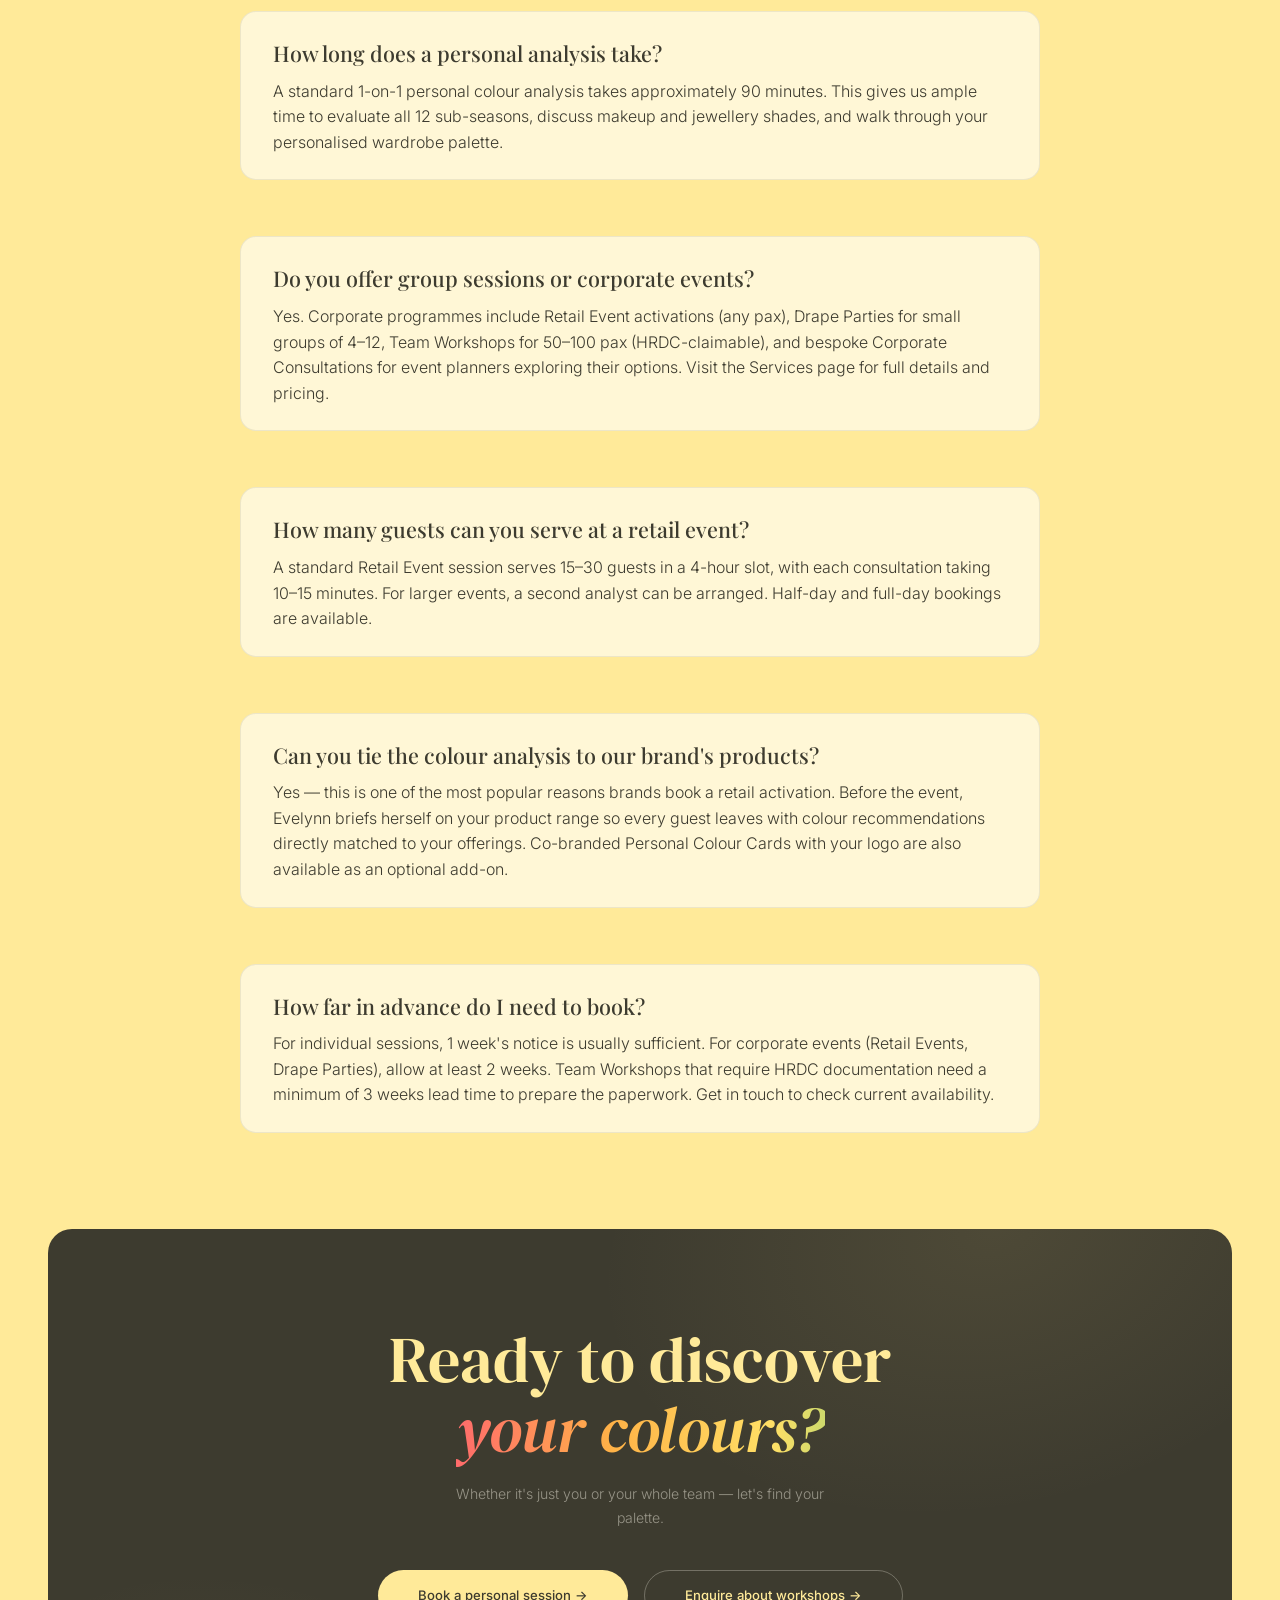
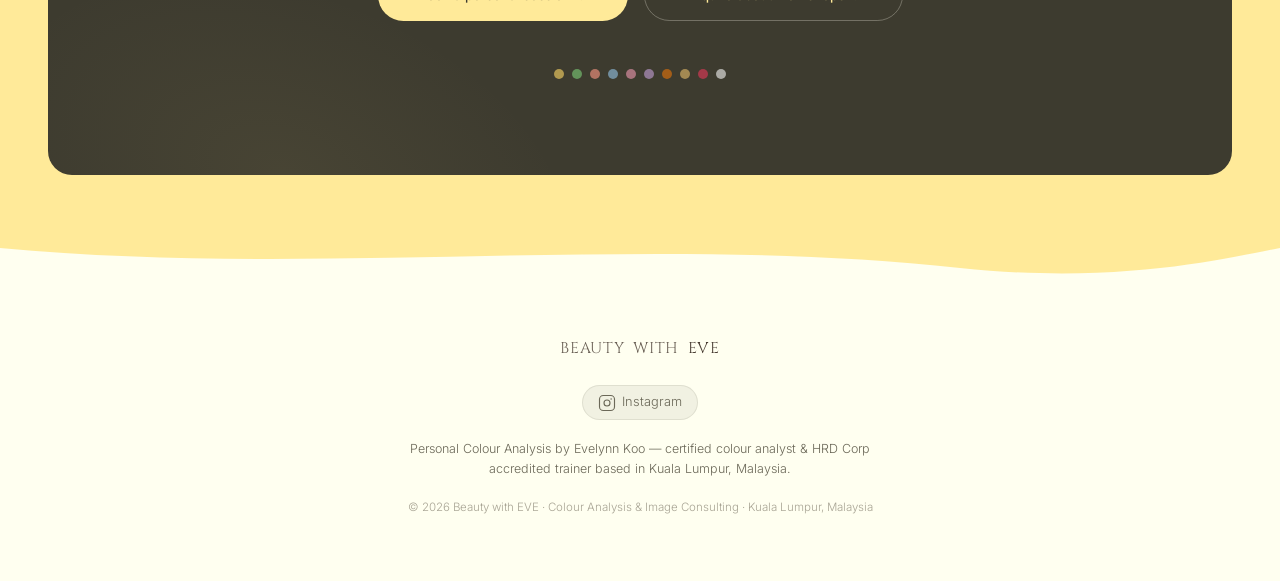
==== commit a357761e: "feat: comprehensive website optimization for SEO, AEO, and accessibility - SEO: Updated sitemap.xml " ====
--- a/index.html
+++ b/index.html
@@ -19,6 +19,18 @@
     content="Discover your natural colour palette through expert draping sessions by Evelynn Koo. Based in Malaysia.">
   <meta property="og:site_name" content="Beauty with EVE">
   <meta property="og:locale" content="en_MY">
+  <script type="application/ld+json">
+  {
+    "@context": "https://schema.org",
+    "@type": "WebPage",
+    "name": "Beauty with EVE — Personal Colour Draping | Malaysia",
+    "speakable": {
+      "@type": "SpeakableSpecification",
+      "cssSelector": [".hero-drape__title", ".hero-drape__subtitle", ".drape-reveal__title"]
+    },
+    "url": "https://beautywitheve.com/"
+  }
+  </script>
   <script type="application/ld+json">
   {
     "@context": "https://schema.org",
@@ -48,7 +60,28 @@
       "@type": "PostalAddress",
       "addressLocality": "Kuala Lumpur",
       "addressCountry": "MY"
-    }
+    },
+    "aggregateRating": { "@type": "AggregateRating", "ratingValue": "5", "reviewCount": "3", "bestRating": "5" },
+    "review": [
+      {
+        "@type": "Review",
+        "reviewRating": { "@type": "Rating", "ratingValue": "5", "bestRating": "5" },
+        "author": { "@type": "Person", "name": "Head of HR, Financial Services Firm" },
+        "reviewBody": "Our leadership team hasn't stopped talking about the workshop. The confidence shift was visible in our next client presentation."
+      },
+      {
+        "@type": "Review",
+        "reviewRating": { "@type": "Rating", "ratingValue": "5", "bestRating": "5" },
+        "author": { "@type": "Person", "name": "Sarah L., Kuala Lumpur" },
+        "reviewBody": "I used to buy clothes that looked great on the hanger but drained my face. Now every piece in my wardrobe works — shopping is effortless."
+      },
+      {
+        "@type": "Review",
+        "reviewRating": { "@type": "Rating", "ratingValue": "5", "bestRating": "5" },
+        "author": { "@type": "Person", "name": "Director, Tech Company" },
+        "reviewBody": "Evelynn ran a session for our 30-person sales team. The engagement was unlike any team building we've done before."
+      }
+    ]
   }
   </script>
   <link rel="dns-prefetch" href="https://images.unsplash.com">
@@ -121,35 +154,6 @@
     ]
   }
   </script>
-  <script type="application/ld+json">
-  {
-    "@context": "https://schema.org",
-    "@type": "LocalBusiness",
-    "name": "Beauty with EVE",
-    "url": "https://beautywitheve.com",
-    "aggregateRating": { "@type": "AggregateRating", "ratingValue": "5", "reviewCount": "3", "bestRating": "5" },
-    "review": [
-      {
-        "@type": "Review",
-        "reviewRating": { "@type": "Rating", "ratingValue": "5", "bestRating": "5" },
-        "author": { "@type": "Person", "name": "Head of HR, Financial Services Firm" },
-        "reviewBody": "Our leadership team hasn't stopped talking about the workshop. The confidence shift was visible in our next client presentation."
-      },
-      {
-        "@type": "Review",
-        "reviewRating": { "@type": "Rating", "ratingValue": "5", "bestRating": "5" },
-        "author": { "@type": "Person", "name": "Sarah L., Kuala Lumpur" },
-        "reviewBody": "I used to buy clothes that looked great on the hanger but drained my face. Now every piece in my wardrobe works — shopping is effortless."
-      },
-      {
-        "@type": "Review",
-        "reviewRating": { "@type": "Rating", "ratingValue": "5", "bestRating": "5" },
-        "author": { "@type": "Person", "name": "Director, Tech Company" },
-        "reviewBody": "Evelynn ran a session for our 30-person sales team. The engagement was unlike any team building we've done before."
-      }
-    ]
-  }
-  </script>
 </head>
 
 <body>
--- a/assets/css/styles.css
+++ b/assets/css/styles.css
@@ -1713,56 +1713,101 @@
   border-radius: 16px;
   border: 1px solid var(--border);
   overflow: hidden;
-  transition: all var(--transition);
-}
-
-.faq-drape__item:hover {
-  background: #FFF0B3;
-  border-color: #e5791f;
-  box-shadow: 0 4px 16px rgba(229, 121, 31, 0.12);
-  transform: translateY(-2px);
-}
-
-.faq-drape__question {
-  padding: 1.5rem 2rem;
-  font-family: var(--font-playfair);
-  font-size: 1.35rem;
-  font-weight: 500;
-  color: var(--text-primary);
-  cursor: pointer;
-  list-style: none;
-  /* Hide default triangle */
-  position: relative;
-}
-
-.faq-drape__question::after {
-  content: '+';
-  position: absolute;
-  right: 2rem;
-  top: 50%;
-  transform: translateY(-50%);
-  font-size: 1.5rem;
-  color: var(--accent);
-  transition: transform var(--transition);
-}
-
-.faq-drape__item[open] .faq-drape__question::after {
-  transform: translateY(-50%) rotate(45deg);
-}
-
-/* Hide default details marker for older browsers */
-.faq-drape__question::-webkit-details-marker {
-  display: none;
-}
-
-.faq-drape__item[open] .faq-drape__question {
-  border-bottom: 1px solid var(--border);
-}
-
-.faq-drape__answer {
-  padding: 1.5rem 2rem;
-  color: var(--text-secondary);
-  line-height: 1.8;
+}
+
+/* DESKTOP: Static FAQ */
+@media (min-width: 769px) {
+  .faq-drape__item {
+    margin-bottom: 2rem;
+    box-shadow: none !important;
+    transform: none !important;
+  }
+
+  .faq-drape__question {
+    padding: 1.5rem 2rem 0.5rem 2rem;
+    font-family: var(--font-playfair);
+    font-size: 1.35rem;
+    font-weight: 500;
+    color: var(--text-primary);
+    cursor: default;
+    list-style: none;
+    position: relative;
+  }
+
+  .faq-drape__question::after {
+    display: none;
+  }
+
+  .faq-drape__answer {
+    padding: 0 2rem 1.5rem 2rem;
+    opacity: 1 !important;
+    transform: none !important;
+  }
+}
+
+/* MOBILE: Smooth Accordion FAQ */
+@media (max-width: 768px) {
+  .faq-drape__item {
+    transition: background 0.3s ease, border-color 0.3s ease, box-shadow 0.3s ease, transform 0.3s ease;
+  }
+
+  .faq-drape__item:hover {
+    background: #FFF0B3;
+    border-color: #e5791f;
+    box-shadow: 0 4px 16px rgba(229, 121, 31, 0.12);
+    transform: translateY(-2px);
+  }
+
+  .faq-drape__question {
+    padding: 1.5rem 2rem;
+    font-family: var(--font-playfair);
+    font-size: 1.35rem;
+    font-weight: 500;
+    color: var(--text-primary);
+    cursor: pointer;
+    list-style: none;
+    position: relative;
+    transition: background 0.3s ease;
+  }
+
+  .faq-drape__question::after {
+    content: '+';
+    position: absolute;
+    right: 2rem;
+    top: 50%;
+    transform: translateY(-50%);
+    font-size: 1.5rem;
+    color: var(--accent);
+    transition: transform 0.4s cubic-bezier(0.4, 0, 0.2, 1);
+  }
+
+  .faq-drape__item[open] .faq-drape__question::after {
+    transform: translateY(-50%) rotate(45deg);
+  }
+
+  .faq-drape__question::-webkit-details-marker {
+    display: none;
+  }
+
+  .faq-drape__item[open] .faq-drape__question {
+    border-bottom: 1px solid rgba(229, 121, 31, 0.15);
+    background: rgba(229, 121, 31, 0.03);
+  }
+
+  .faq-drape__answer {
+    padding: 1.5rem 2rem;
+    color: var(--text-secondary);
+    line-height: 1.8;
+    opacity: 0;
+    transform: translateY(10px);
+    transition: opacity 0.4s ease, transform 0.4s ease;
+  }
+
+  .faq-drape__item[open] .faq-drape__answer {
+    opacity: 1;
+    transform: translateY(0);
+  }
+}
   font-size: 1.05rem;
 }
 
@@ -1933,6 +1978,8 @@
     flex-direction: column;
     gap: 1rem;
     align-items: center;
+    justify-content: flex-start;
+    margin-top: 0;
   }
 
   .hero-drape__left {
@@ -1966,11 +2013,11 @@
   .hero-drape__visuals {
     order: 1 !important;
     width: 100%;
-    margin-bottom: 1rem;
-    height: 340px;
+    margin-bottom: 0;
+    height: 320px;
     display: flex;
     justify-content: center;
-    align-items: center;
+    align-items: flex-end;
     position: relative;
     overflow: hidden;
   }
@@ -1979,29 +2026,32 @@
     display: contents;
   }
 
-  .hero-drape__eyebrow { order: 2; }
-  .hero-drape__title { order: 3; margin-bottom: 0.5rem; }
-  .hero-drape__subtitle { order: 4; margin-bottom: 1rem; }
-  .hero-drape__btn { order: 5; margin: 0 auto 1.5rem; }
-  .hero-drape__brands { order: 6; }
   .hero-drape__credentials {
     position: relative;
     top: auto;
     left: auto;
     transform: none;
-    order: 7 !important;
-    margin-top: 2rem;
+    order: 2 !important;
+    margin-top: 0;
     width: 100%;
   }
 
-  /* Adjust visuals for smaller screens */
+  .hero-drape__eyebrow { order: 3; }
+  .hero-drape__title { order: 4; margin-bottom: 0.5rem; }
+  .hero-drape__subtitle { order: 5; margin-bottom: 1rem; }
+  .hero-drape__btn { order: 6; margin: 0 auto 1.5rem; }
+  .hero-drape__brands { order: 7; }
+
+  /* Portrait: flush to bottom of container, no dead zone above */
   .hero-drape__portrait {
-    width: 100% !important;
-    max-width: 300px !important;
-    height: 340px !important;
+    position: absolute !important;
+    bottom: 0 !important;
+    left: 50% !important;
+    transform: translateX(-50%) !important;
+    width: auto !important;
+    max-width: none !important;
+    height: 100% !important;
     max-height: none !important;
-    bottom: -40px !important;
-    left: 50% !important;
   }
 
   .hero-drape__wheel {
@@ -2731,6 +2781,21 @@
   }
 }
 
+@supports (grid-template-rows: subgrid) {
+  @media (min-width: 600px) {
+    .services-grid--three > .service-package {
+      display: grid;
+      grid-row: span 10;
+      grid-template-rows: subgrid;
+      row-gap: 0;
+    }
+    
+    .services-grid--three > .service-package > .service-package__tags {
+      align-self: end;
+    }
+  }
+}
+
 .service-package__tags {
   display: flex;
   flex-wrap: wrap;
@@ -2768,6 +2833,10 @@
   transform: translateY(-10px);
 }
 
+.service-package .hero-drape__btn {
+  margin-top: auto;
+}
+
 .service-package__icon {
   width: 52px;
   height: 52px;
@@ -2807,7 +2876,6 @@
   list-style: none;
   padding: 0;
   margin: 0 0 3rem 0;
-  flex-grow: 1;
 }
 
 .service-list li {
@@ -3361,6 +3429,95 @@
   border-top: 1px solid rgba(61, 59, 47, 0.12);
   margin-top: 1.75rem;
   padding-top: 1.5rem;
+  margin-bottom: 1.5rem;
+  overflow: hidden;
+}
+
+/* DESKTOP: Static layout */
+@media (min-width: 769px) {
+  .service-package__organiser {
+    padding-top: 2rem;
+  }
+
+  .service-package__organiser > summary {
+    list-style: none;
+    display: block;
+    cursor: default;
+    padding: 0;
+    background: none;
+    border: none;
+    margin-bottom: 1rem;
+  }
+
+  .service-package__organiser > summary .organiser-chevron {
+    display: none;
+  }
+
+  .service-package__organiser > .service-list,
+  .service-package__organiser > .service-package__logistics {
+    padding: 0;
+  }
+}
+
+/* MOBILE: Interactive Pill */
+@media (max-width: 768px) {
+  .service-package__organiser {
+    transition: background 0.3s ease, border-radius 0.3s ease;
+  }
+
+  .service-package__organiser[open] {
+    background: rgba(196, 176, 110, 0.03);
+    border-radius: 12px;
+    padding-bottom: 0.1rem;
+  }
+
+  .service-package__organiser > summary {
+    list-style: none;
+    cursor: pointer;
+    display: flex;
+    align-items: center;
+    justify-content: space-between;
+    gap: 0.5rem;
+    user-select: none;
+    padding: 0.55rem 0.9rem;
+    background: rgba(196, 176, 110, 0.10);
+    border: 1px solid rgba(196, 176, 110, 0.35);
+    border-radius: 100px;
+    white-space: nowrap;
+    transition: all 0.3s cubic-bezier(0.4, 0, 0.2, 1);
+  }
+
+  .service-package__organiser[open] > summary {
+    background: rgba(196, 176, 110, 0.15);
+    border-bottom-left-radius: 4px;
+    border-bottom-right-radius: 4px;
+    margin-bottom: 1.25rem;
+  }
+
+  .service-package__organiser > summary:hover {
+    background: rgba(196, 176, 110, 0.20);
+    border-color: rgba(196, 176, 110, 0.55);
+  }
+
+  .service-package__organiser > summary::-webkit-details-marker {
+    display: none;
+  }
+
+  .service-package__organiser > summary .organiser-chevron {
+    flex-shrink: 0;
+    color: var(--accent);
+    transition: transform 0.4s cubic-bezier(0.4, 0, 0.2, 1);
+    display: block;
+  }
+
+  .service-package__organiser[open] > summary .organiser-chevron {
+    transform: rotate(180deg);
+  }
+
+  .service-package__organiser > .service-list,
+  .service-package__organiser > .service-package__logistics {
+    padding: 0;
+  }
 }
 
 .service-package__organiser-heading {
@@ -3369,7 +3526,6 @@
   letter-spacing: 0.14em;
   color: var(--accent);
   font-weight: 600;
-  margin-bottom: 0.85rem;
 }
 
 .service-list--organiser li::before {
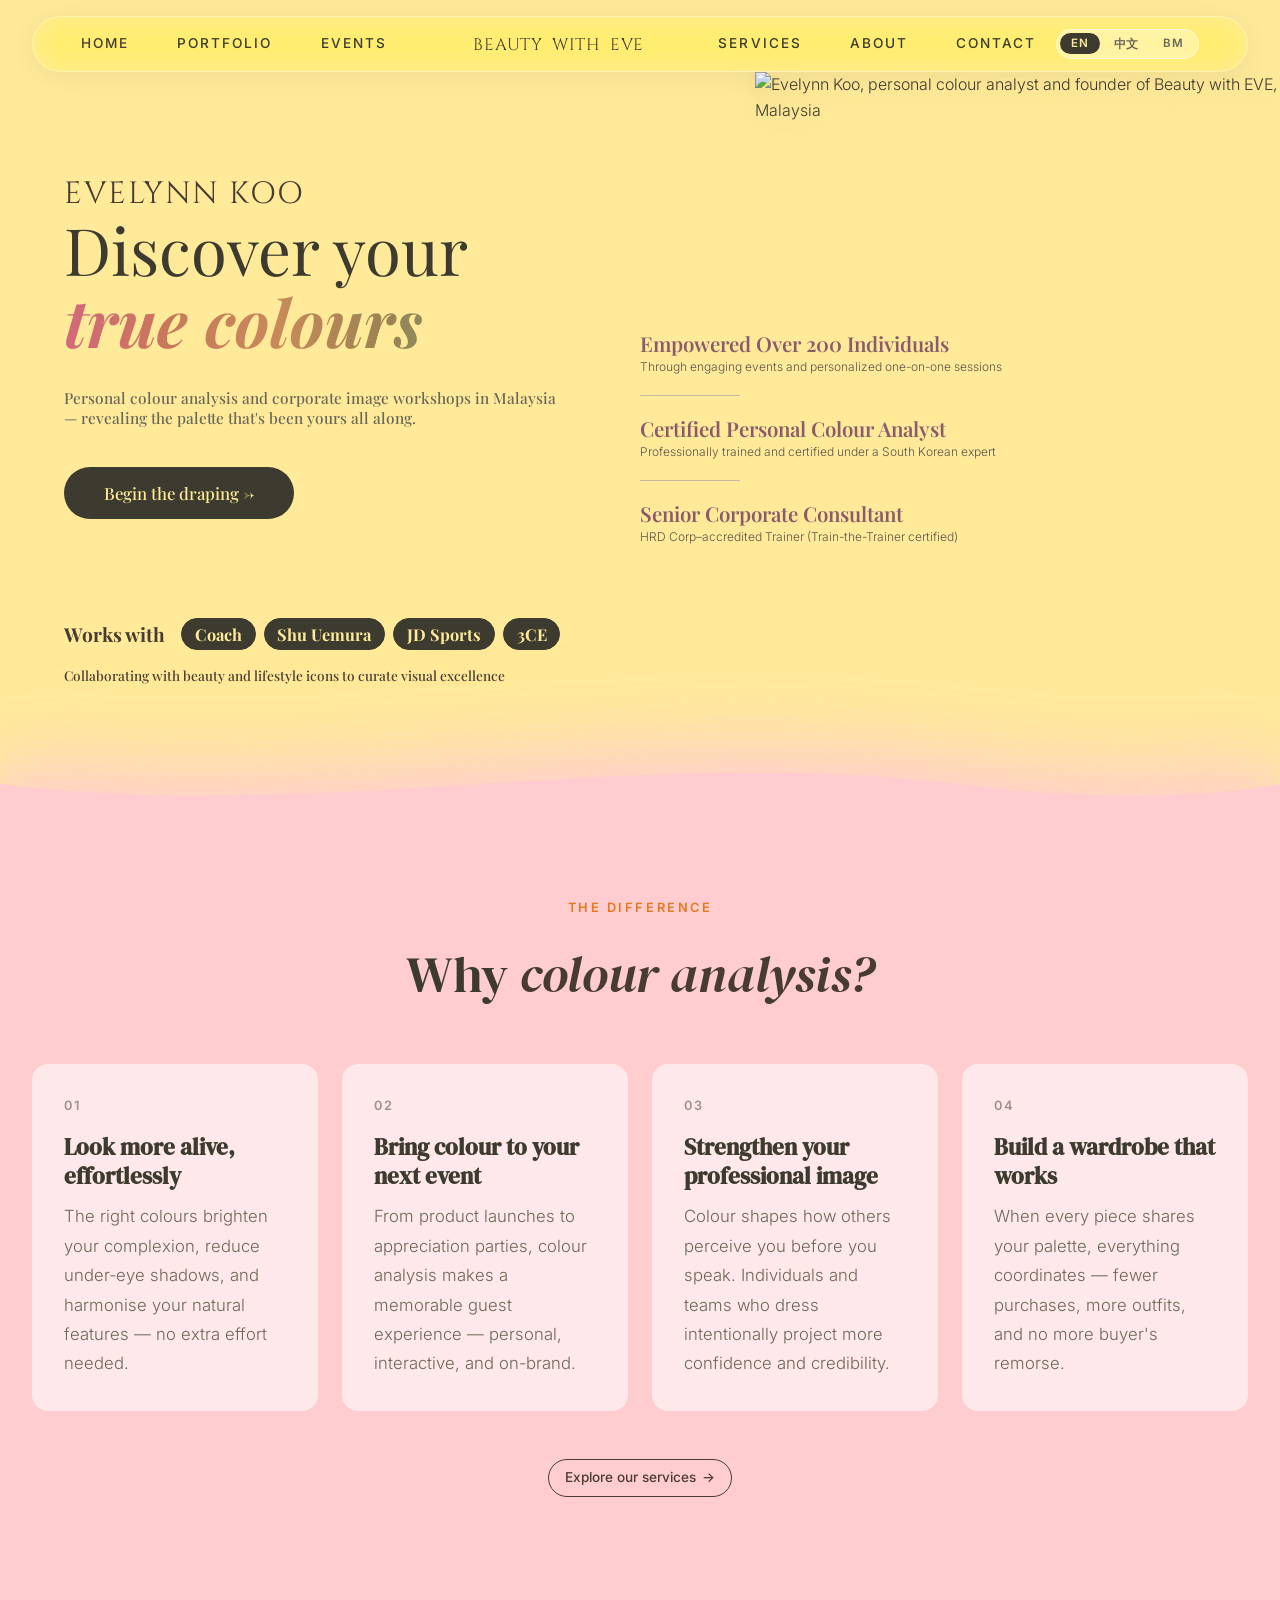
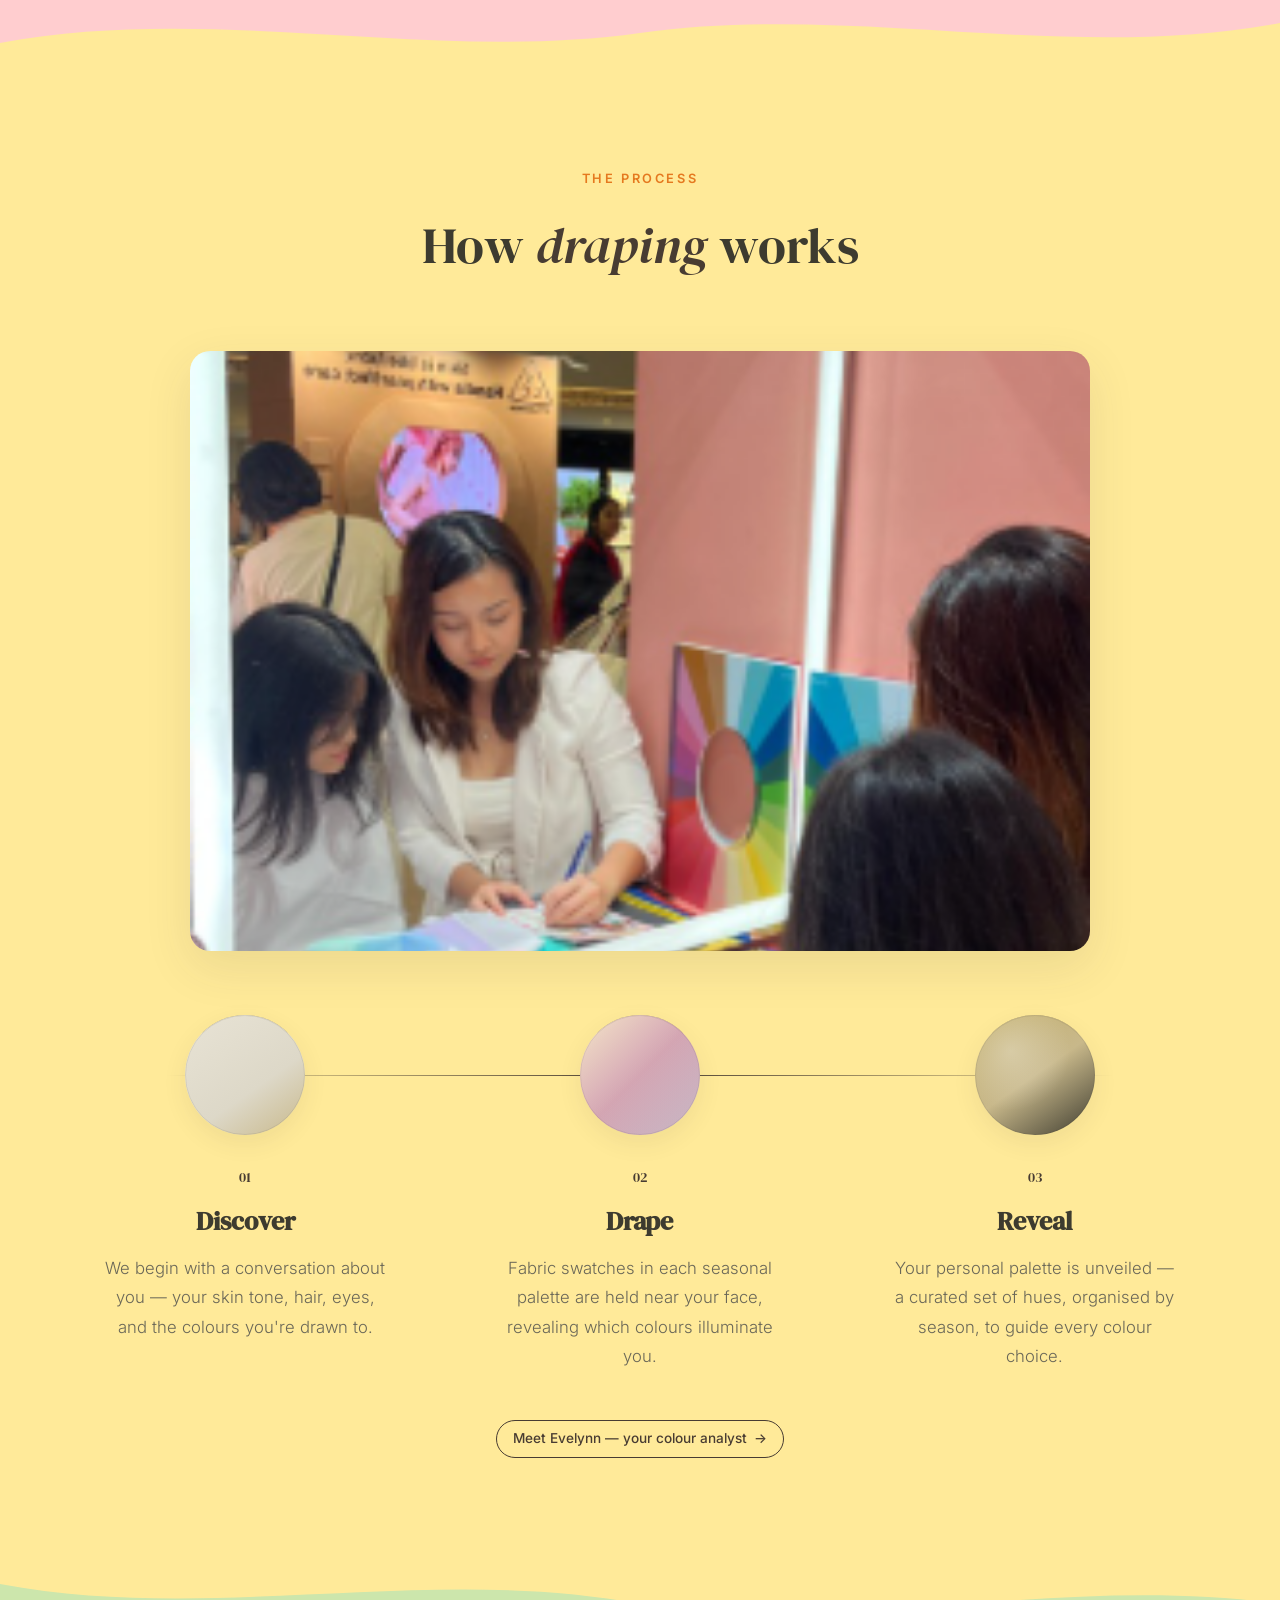
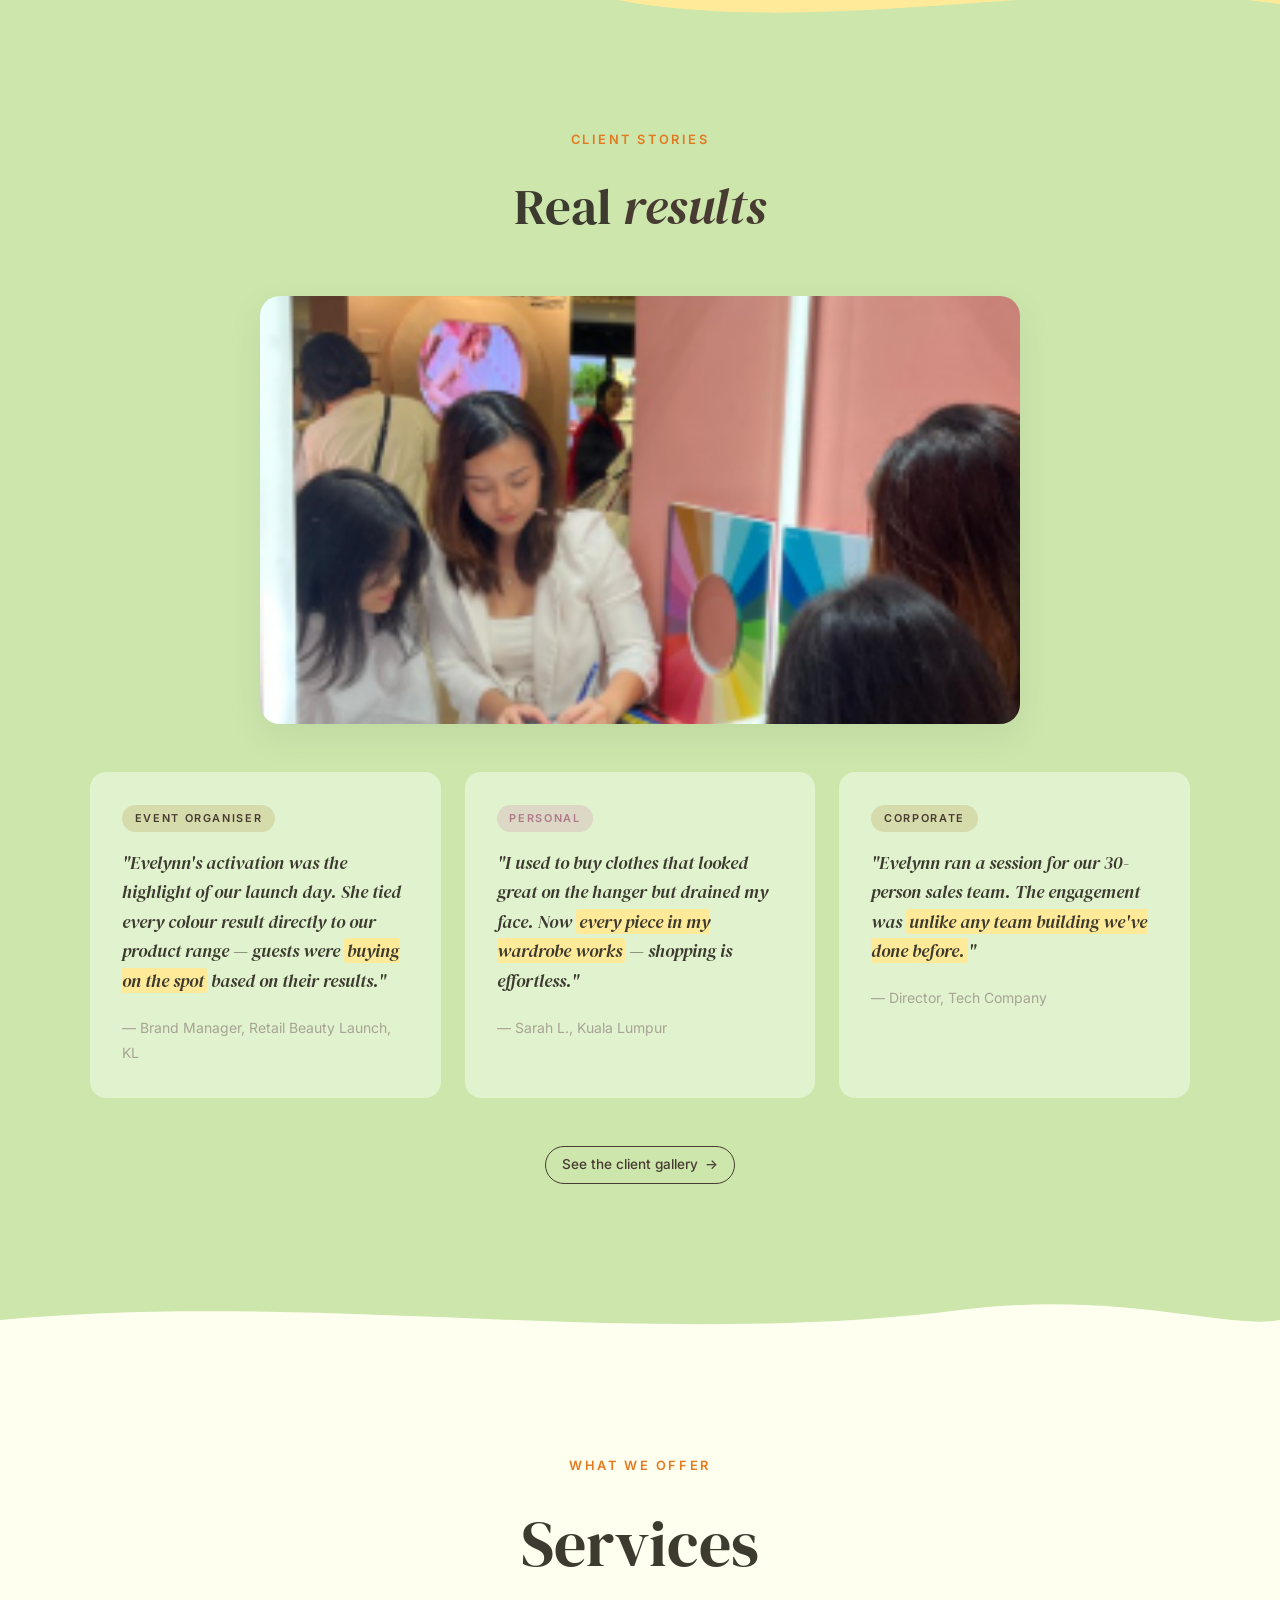
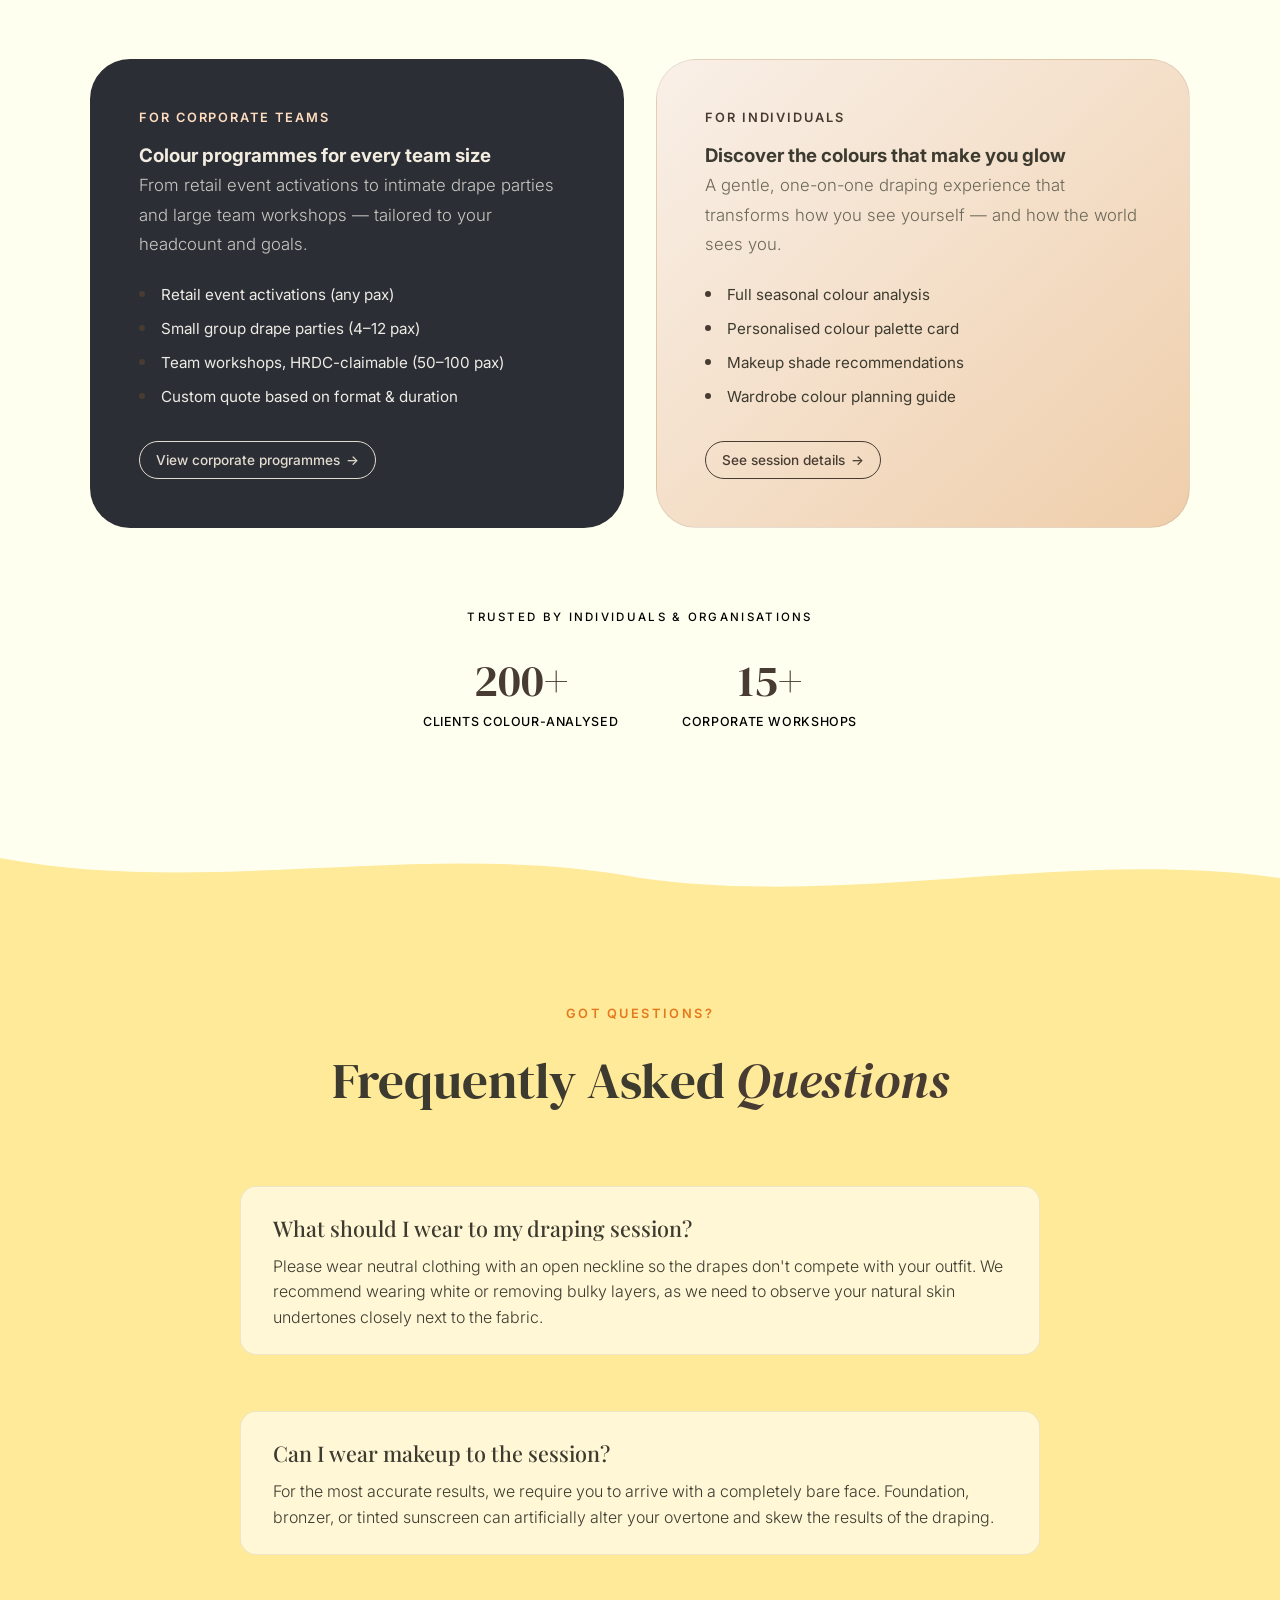
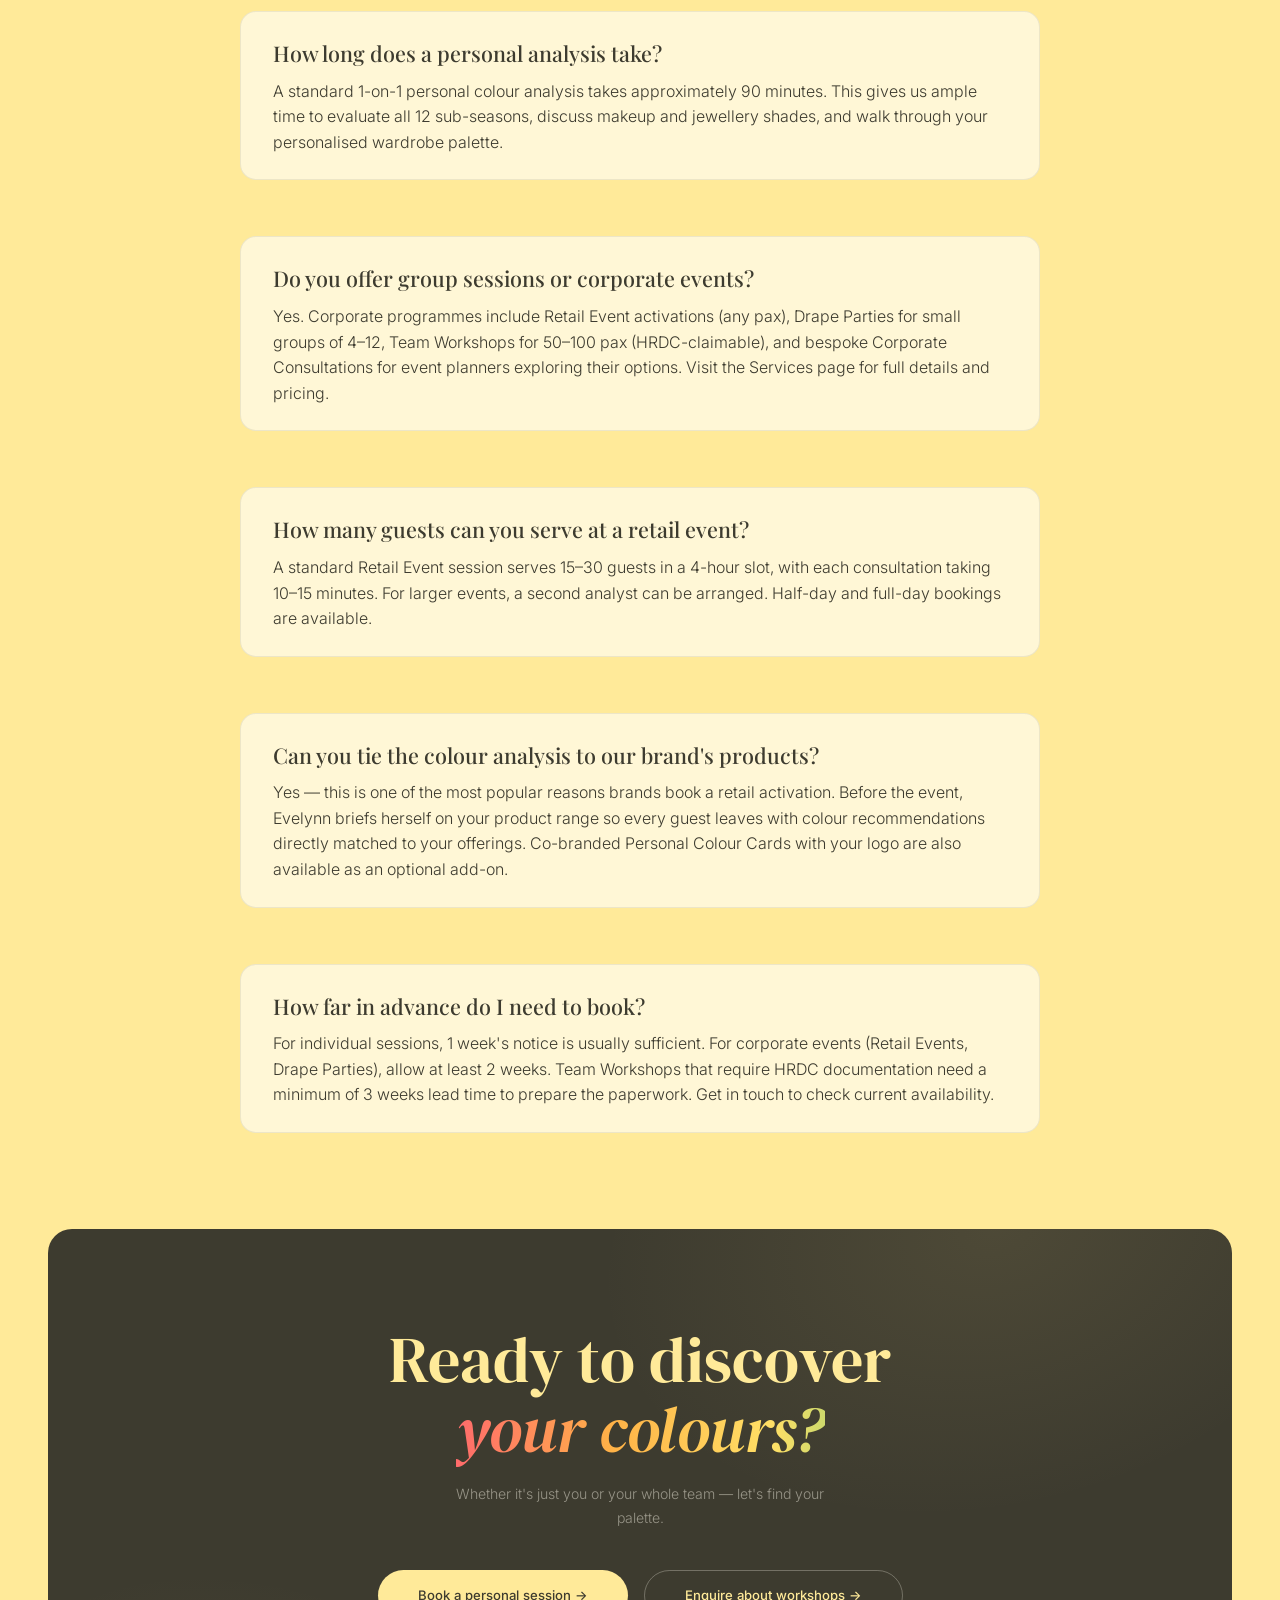
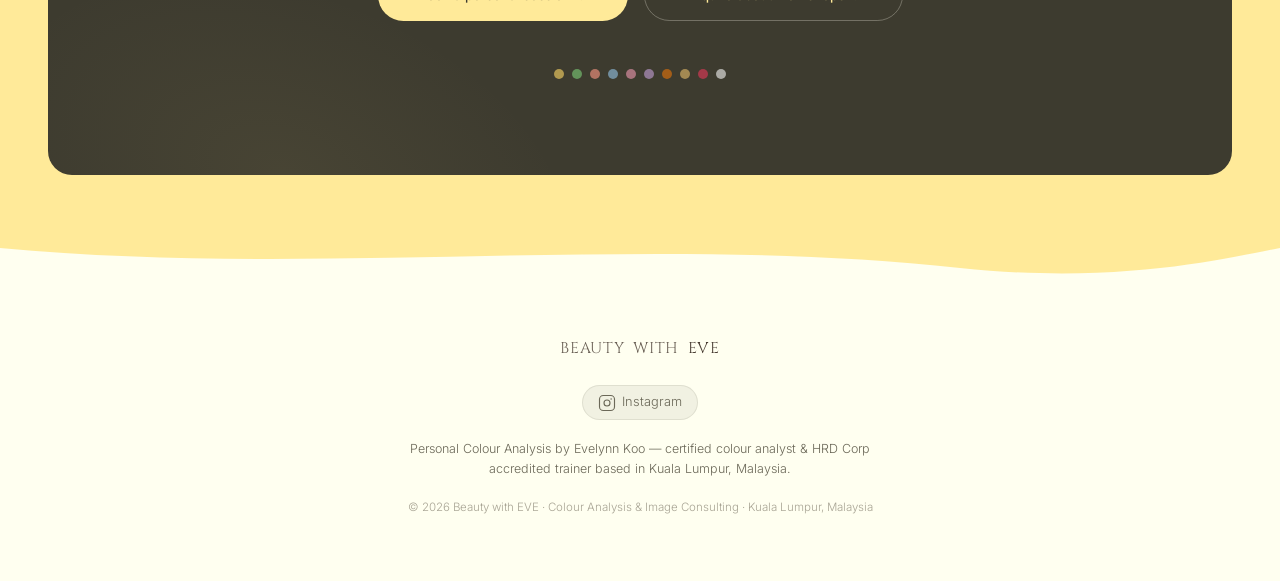
==== commit 6f84211e: "feat: add EN / 中文 / BM language switcher - New translations.js with EN, Simplified Chinese, and Baha" ====
--- a/index.html
+++ b/index.html
@@ -94,6 +94,8 @@
     rel="stylesheet">
   <link rel="stylesheet" href="assets/css/styles.css">
   <link rel="alternate" hreflang="en-MY" href="https://beautywitheve.com/">
+  <link rel="alternate" hreflang="zh" href="https://beautywitheve.com/?lang=zh">
+  <link rel="alternate" hreflang="ms" href="https://beautywitheve.com/?lang=ms">
   <link rel="alternate" hreflang="x-default" href="https://beautywitheve.com/">
   <meta name="author" content="Evelynn Koo">
   <meta property="og:image"
@@ -157,32 +159,42 @@
 </head>
 
 <body>
-  <a href="#main-content" class="skip-link">Skip to main content</a>
+  <a href="#main-content" class="skip-link" data-i18n="skip.main">Skip to main content</a>
 
   <nav class="nav" id="nav" aria-label="Main navigation">
     <div class="nav__left">
-      <a href="index.html" class="active">Home</a>
-      <a href="portfolio.html">Portfolio</a>
-      <a href="events.html">Events</a>
+      <a href="index.html" class="active" data-i18n="nav.home">Home</a>
+      <a href="portfolio.html" data-i18n="nav.portfolio">Portfolio</a>
+      <a href="events.html" data-i18n="nav.events">Events</a>
     </div>
     <a href="index.html" class="nav__logo"><span class="nav__logo-prefix">Beauty with </span><span
         class="nav__logo-eve">EVE</span></a>
     <div class="nav__right">
-      <a href="services.html">Services</a>
-      <a href="about.html">About</a>
-      <a href="contact.html">Contact</a>
-    </div>
-    <button class="nav__hamburger" aria-label="Open navigation menu" aria-expanded="false" aria-controls="nav-mobile">
+      <a href="services.html" data-i18n="nav.services">Services</a>
+      <a href="about.html" data-i18n="nav.about">About</a>
+      <a href="contact.html" data-i18n="nav.contact">Contact</a>
+    </div>
+    <div class="nav__lang" role="group" aria-label="Language switcher">
+      <button type="button" class="nav__lang-btn" data-lang="en">EN</button>
+      <button type="button" class="nav__lang-btn" data-lang="zh" lang="zh">中文</button>
+      <button type="button" class="nav__lang-btn" data-lang="ms">BM</button>
+    </div>
+    <button class="nav__hamburger" aria-label="Open navigation menu" data-i18n-aria-label="nav.menu" aria-expanded="false" aria-controls="nav-mobile">
       <span></span><span></span><span></span>
     </button>
   </nav>
   <div class="nav__mobile" id="nav-mobile" aria-hidden="true">
-    <a href="index.html" class="active">Home</a>
-    <a href="portfolio.html">Portfolio</a>
-    <a href="events.html">Events</a>
-    <a href="services.html">Services</a>
-    <a href="about.html">About</a>
-    <a href="contact.html">Contact</a>
+    <a href="index.html" class="active" data-i18n="nav.home">Home</a>
+    <a href="portfolio.html" data-i18n="nav.portfolio">Portfolio</a>
+    <a href="events.html" data-i18n="nav.events">Events</a>
+    <a href="services.html" data-i18n="nav.services">Services</a>
+    <a href="about.html" data-i18n="nav.about">About</a>
+    <a href="contact.html" data-i18n="nav.contact">Contact</a>
+    <div class="nav__mobile-lang" role="group" aria-label="Language switcher">
+      <button type="button" class="nav__lang-btn" data-lang="en">EN</button>
+      <button type="button" class="nav__lang-btn" data-lang="zh" lang="zh">中文</button>
+      <button type="button" class="nav__lang-btn" data-lang="ms">BM</button>
+    </div>
   </div>
 
   <main id="main-content">
@@ -193,19 +205,19 @@
 
       <div class="hero-drape__inner">
         <div class="hero-drape__left">
-          <div class="hero-drape__eyebrow">Evelynn Koo</div>
-          <h1 class="hero-drape__title">
+          <div class="hero-drape__eyebrow" data-i18n="index.eyebrow">Evelynn Koo</div>
+          <h1 class="hero-drape__title" data-i18n-html="index.hero.title">
             Discover your<br><em>true colours</em>
           </h1>
-          <p class="hero-drape__subtitle">
+          <p class="hero-drape__subtitle" data-i18n-html="index.hero.subtitle">
             Personal colour analysis and corporate image workshops in Malaysia<br>
             — revealing the palette that's been yours all along.
           </p>
-          <a href="contact.html" class="hero-drape__btn">Begin the draping &rarr;</a>
+          <a href="contact.html" class="hero-drape__btn" data-i18n="index.hero.cta">Begin the draping &rarr;</a>
 
           <div class="hero-drape__brands">
             <div class="hero-drape__brands-title">
-              <span>Works with</span>
+              <span data-i18n="index.brands.label">Works with</span>
               <div class="hero-drape__brands-list">
                 <a href="events.html" class="brand-link">Coach</a>
                 <a href="events.html" class="brand-link">Shu Uemura</a>
@@ -213,7 +225,7 @@
                 <a href="events.html" class="brand-link">3CE</a>
               </div>
             </div>
-            <div class="hero-drape__brands-sub">Collaborating with beauty and lifestyle icons to curate visual
+            <div class="hero-drape__brands-sub" data-i18n="index.brands.sub">Collaborating with beauty and lifestyle icons to curate visual
               excellence</div>
           </div>
         </div>
@@ -221,18 +233,18 @@
         <div class="hero-drape__right">
           <div class="hero-drape__credentials">
             <div class="credential-item fade-in" style="transition-delay: 0.1s">
-              <p class="credential-title">Empowered Over 200 Individuals</p>
-              <p class="credential-desc">Through engaging events and personalized one-on-one sessions</p>
+              <p class="credential-title" data-i18n="index.cred.1.title">Empowered Over 200 Individuals</p>
+              <p class="credential-desc" data-i18n="index.cred.1.desc">Through engaging events and personalized one-on-one sessions</p>
             </div>
             <div class="credential-divider fade-in" style="transition-delay: 0.25s"></div>
             <div class="credential-item fade-in" style="transition-delay: 0.4s">
-              <p class="credential-title">Certified Personal Colour Analyst</p>
-              <p class="credential-desc">Professionally trained and certified under a South Korean expert</p>
+              <p class="credential-title" data-i18n="index.cred.2.title">Certified Personal Colour Analyst</p>
+              <p class="credential-desc" data-i18n="index.cred.2.desc">Professionally trained and certified under a South Korean expert</p>
             </div>
             <div class="credential-divider fade-in" style="transition-delay: 0.55s"></div>
             <div class="credential-item fade-in" style="transition-delay: 0.7s">
-              <p class="credential-title">Senior Corporate Consultant</p>
-              <p class="credential-desc">HRD Corp–accredited Trainer (Train-the-Trainer certified)</p>
+              <p class="credential-title" data-i18n="index.cred.3.title">Senior Corporate Consultant</p>
+              <p class="credential-desc" data-i18n="index.cred.3.desc">HRD Corp–accredited Trainer (Train-the-Trainer certified)</p>
             </div>
           </div>
           <div class="hero-drape__visuals">
@@ -255,36 +267,36 @@
     <!-- ── 2. WHY COLOUR ANALYSIS ── -->
     <section class="why-drape" id="why">
       <div class="why-drape__inner">
-        <div class="drape-reveal__label">The Difference</div>
-        <h2 class="drape-reveal__title">Why <em>colour analysis?</em></h2>
+        <div class="drape-reveal__label" data-i18n="index.why.label">The Difference</div>
+        <h2 class="drape-reveal__title" data-i18n-html="index.why.title">Why <em>colour analysis?</em></h2>
         <div class="why-drape__grid">
           <div class="why-drape__card fade-in">
             <div class="why-drape__num">01</div>
-            <h3 class="why-drape__card-title">Look more alive, effortlessly</h3>
-            <p class="why-drape__card-desc">The right colours brighten your complexion, reduce under-eye shadows, and
+            <h3 class="why-drape__card-title" data-i18n="index.why.1.title">Look more alive, effortlessly</h3>
+            <p class="why-drape__card-desc" data-i18n="index.why.1.desc">The right colours brighten your complexion, reduce under-eye shadows, and
               harmonise your natural features — no extra effort needed.</p>
           </div>
           <div class="why-drape__card fade-in">
             <div class="why-drape__num">02</div>
-            <h3 class="why-drape__card-title">Bring colour to your next event</h3>
-            <p class="why-drape__card-desc">From product launches to appreciation parties, colour analysis makes a
+            <h3 class="why-drape__card-title" data-i18n="index.why.2.title">Bring colour to your next event</h3>
+            <p class="why-drape__card-desc" data-i18n="index.why.2.desc">From product launches to appreciation parties, colour analysis makes a
               memorable guest experience — personal, interactive, and on-brand.</p>
           </div>
           <div class="why-drape__card fade-in">
             <div class="why-drape__num">03</div>
-            <h3 class="why-drape__card-title">Strengthen your professional image</h3>
-            <p class="why-drape__card-desc">Colour shapes how others perceive you before you speak. Individuals and
+            <h3 class="why-drape__card-title" data-i18n="index.why.3.title">Strengthen your professional image</h3>
+            <p class="why-drape__card-desc" data-i18n="index.why.3.desc">Colour shapes how others perceive you before you speak. Individuals and
               teams who dress intentionally project more confidence and credibility.</p>
           </div>
           <div class="why-drape__card fade-in">
             <div class="why-drape__num">04</div>
-            <h3 class="why-drape__card-title">Build a wardrobe that works</h3>
-            <p class="why-drape__card-desc">When every piece shares your palette, everything coordinates — fewer
+            <h3 class="why-drape__card-title" data-i18n="index.why.4.title">Build a wardrobe that works</h3>
+            <p class="why-drape__card-desc" data-i18n="index.why.4.desc">When every piece shares your palette, everything coordinates — fewer
               purchases, more outfits, and no more buyer's remorse.</p>
           </div>
         </div>
         <div class="section-link-center">
-          <a href="services.html" class="audience__link">Explore our services <span>→</span></a>
+          <a href="services.html" class="audience__link"><span data-i18n="index.why.cta">Explore our services</span> <span>→</span></a>
         </div>
       </div>
     </section>
@@ -299,8 +311,8 @@
     <!-- ── 3. HOW DRAPING WORKS ── -->
     <section class="experience" id="process">
       <div class="experience__header">
-        <div class="drape-reveal__label">The Process</div>
-        <h2 class="drape-reveal__title">How <em>draping</em> works</h2>
+        <div class="drape-reveal__label" data-i18n="index.process.label">The Process</div>
+        <h2 class="drape-reveal__title" data-i18n-html="index.process.title">How <em>draping</em> works</h2>
       </div>
 
       <img
@@ -314,31 +326,31 @@
         <div class="experience__step fade-in">
           <div class="experience__step-circle step-drape-1"></div>
           <div class="experience__step-num">01</div>
-          <h3 class="experience__step-title">Discover</h3>
-          <p class="experience__step-desc">
+          <h3 class="experience__step-title" data-i18n="index.process.1.title">Discover</h3>
+          <p class="experience__step-desc" data-i18n="index.process.1.desc">
             We begin with a conversation about you — your skin tone, hair, eyes, and the colours you're drawn to.
           </p>
         </div>
         <div class="experience__step fade-in">
           <div class="experience__step-circle step-drape-2"></div>
           <div class="experience__step-num">02</div>
-          <h3 class="experience__step-title">Drape</h3>
-          <p class="experience__step-desc">
+          <h3 class="experience__step-title" data-i18n="index.process.2.title">Drape</h3>
+          <p class="experience__step-desc" data-i18n="index.process.2.desc">
             Fabric swatches in each seasonal palette are held near your face, revealing which colours illuminate you.
           </p>
         </div>
         <div class="experience__step fade-in">
           <div class="experience__step-circle step-drape-3"></div>
           <div class="experience__step-num">03</div>
-          <h3 class="experience__step-title">Reveal</h3>
-          <p class="experience__step-desc">
+          <h3 class="experience__step-title" data-i18n="index.process.3.title">Reveal</h3>
+          <p class="experience__step-desc" data-i18n="index.process.3.desc">
             Your personal palette is unveiled — a curated set of hues, organised by season, to guide every colour
             choice.
           </p>
         </div>
       </div>
       <div class="section-link-center">
-        <a href="about.html" class="audience__link">Meet Evelynn — your colour analyst <span>→</span></a>
+        <a href="about.html" class="audience__link"><span data-i18n="index.process.cta">Meet Evelynn — your colour analyst</span> <span>→</span></a>
       </div>
     </section>
 
@@ -353,8 +365,8 @@
     <section class="stories" id="results">
       <div class="stories__inner">
         <div class="stories__header">
-          <div class="drape-reveal__label">Client Stories</div>
-          <h2 class="drape-reveal__title">Real <em>results</em></h2>
+          <div class="drape-reveal__label" data-i18n="index.stories.label">Client Stories</div>
+          <h2 class="drape-reveal__title" data-i18n-html="index.stories.title">Real <em>results</em></h2>
         </div>
 
         <img
@@ -366,27 +378,27 @@
 
         <div class="stories__grid">
           <div class="story-card fade-in">
-            <span class="story-card__type story-card__type--corp">Event Organiser</span>
-            <blockquote>"Evelynn's activation was the highlight of our launch day. She tied every colour result directly to our product range — guests were <span class="story-highlight">buying on the spot</span> based on their results."</blockquote>
-            <cite>— Brand Manager, Retail Beauty Launch, KL</cite>
+            <span class="story-card__type story-card__type--corp" data-i18n="index.stories.1.type">Event Organiser</span>
+            <blockquote data-i18n-html="index.stories.1.quote">"Evelynn's activation was the highlight of our launch day. She tied every colour result directly to our product range — guests were <span class="story-highlight">buying on the spot</span> based on their results."</blockquote>
+            <cite data-i18n="index.stories.1.cite">— Brand Manager, Retail Beauty Launch, KL</cite>
           </div>
           <div class="story-card fade-in">
-            <span class="story-card__type story-card__type--personal">Personal</span>
-            <blockquote>"I used to buy clothes that looked great on the hanger but drained my face. Now <span
+            <span class="story-card__type story-card__type--personal" data-i18n="index.stories.2.type">Personal</span>
+            <blockquote data-i18n-html="index.stories.2.quote">"I used to buy clothes that looked great on the hanger but drained my face. Now <span
                 class="story-highlight">every piece in
                 my wardrobe works</span> — shopping is effortless."</blockquote>
-            <cite>— Sarah L., Kuala Lumpur</cite>
+            <cite data-i18n="index.stories.2.cite">— Sarah L., Kuala Lumpur</cite>
           </div>
           <div class="story-card fade-in">
-            <span class="story-card__type story-card__type--corp">Corporate</span>
-            <blockquote>"Evelynn ran a session for our 30-person sales team. The engagement was <span
+            <span class="story-card__type story-card__type--corp" data-i18n="index.stories.3.type">Corporate</span>
+            <blockquote data-i18n-html="index.stories.3.quote">"Evelynn ran a session for our 30-person sales team. The engagement was <span
                 class="story-highlight">unlike any team building
                 we've done before."</span></blockquote>
-            <cite>— Director, Tech Company</cite>
+            <cite data-i18n="index.stories.3.cite">— Director, Tech Company</cite>
           </div>
         </div>
         <div class="section-link-center">
-          <a href="portfolio.html" class="audience__link">See the client gallery <span>→</span></a>
+          <a href="portfolio.html" class="audience__link"><span data-i18n="index.stories.cta">See the client gallery</span> <span>→</span></a>
         </div>
       </div>
     </section>
@@ -401,49 +413,49 @@
     <!-- ── 5. SERVICES ── -->
     <section class="audience" id="clients">
       <div class="audience__header fade-in">
-        <div class="drape-reveal__label">What We Offer</div>
-        <h2 class="audience__title">Services</h2>
+        <div class="drape-reveal__label" data-i18n="index.audience.label">What We Offer</div>
+        <h2 class="audience__title" data-i18n="index.audience.title">Services</h2>
       </div>
       <div class="audience__inner">
         <div class="audience__card audience__card--corporate fade-in">
-          <div class="audience__label">For corporate teams</div>
-          <h3>Colour programmes for every team size</h3>
-          <p>From retail event activations to intimate drape parties and large team workshops — tailored to your
+          <div class="audience__label" data-i18n="index.audience.corp.label">For corporate teams</div>
+          <h3 data-i18n="index.audience.corp.title">Colour programmes for every team size</h3>
+          <p data-i18n="index.audience.corp.desc">From retail event activations to intimate drape parties and large team workshops — tailored to your
             headcount and goals.</p>
           <ul>
-            <li>Retail event activations (any pax)</li>
-            <li>Small group drape parties (4–12 pax)</li>
-            <li>Team workshops, HRDC-claimable (50–100 pax)</li>
-            <li>Custom quote based on format &amp; duration</li>
+            <li data-i18n="index.audience.corp.li1">Retail event activations (any pax)</li>
+            <li data-i18n="index.audience.corp.li2">Small group drape parties (4–12 pax)</li>
+            <li data-i18n="index.audience.corp.li3">Team workshops, HRDC-claimable (50–100 pax)</li>
+            <li data-i18n="index.audience.corp.li4">Custom quote based on format &amp; duration</li>
           </ul>
-          <a href="services.html" class="audience__link">View corporate programmes <span>→</span></a>
+          <a href="services.html" class="audience__link"><span data-i18n="index.audience.corp.cta">View corporate programmes</span> <span>→</span></a>
         </div>
         <div class="audience__card audience__card--personal fade-in">
-          <div class="audience__label">For individuals</div>
-          <h3>Discover the colours that make you glow</h3>
-          <p>A gentle, one-on-one draping experience that transforms how you see yourself — and how the world sees you.
+          <div class="audience__label" data-i18n="index.audience.personal.label">For individuals</div>
+          <h3 data-i18n="index.audience.personal.title">Discover the colours that make you glow</h3>
+          <p data-i18n="index.audience.personal.desc">A gentle, one-on-one draping experience that transforms how you see yourself — and how the world sees you.
           </p>
           <ul>
-            <li>Full seasonal colour analysis</li>
-            <li>Personalised colour palette card</li>
-            <li>Makeup shade recommendations</li>
-            <li>Wardrobe colour planning guide</li>
+            <li data-i18n="index.audience.personal.li1">Full seasonal colour analysis</li>
+            <li data-i18n="index.audience.personal.li2">Personalised colour palette card</li>
+            <li data-i18n="index.audience.personal.li3">Makeup shade recommendations</li>
+            <li data-i18n="index.audience.personal.li4">Wardrobe colour planning guide</li>
           </ul>
-          <a href="services.html" class="audience__link">See session details <span>→</span></a>
+          <a href="services.html" class="audience__link"><span data-i18n="index.audience.personal.cta">See session details</span> <span>→</span></a>
         </div>
       </div>
 
       <!-- Social Proof -->
       <div class="proof__inner fade-in">
-        <div class="proof__label">Trusted by individuals & organisations</div>
+        <div class="proof__label" data-i18n="index.proof.label">Trusted by individuals & organisations</div>
         <div class="proof__stats">
           <div>
             <div class="proof__stat-num">200+</div>
-            <div class="proof__stat-desc">Clients colour-analysed</div>
+            <div class="proof__stat-desc" data-i18n="index.proof.1.desc">Clients colour-analysed</div>
           </div>
           <div>
             <div class="proof__stat-num">15+</div>
-            <div class="proof__stat-desc">Corporate workshops</div>
+            <div class="proof__stat-desc" data-i18n="index.proof.2.desc">Corporate workshops</div>
           </div>
         </div>
       </div>
@@ -459,62 +471,62 @@
     <!-- ── FAQ ── -->
     <section class="faq-drape" id="faq">
       <div class="faq-drape__inner">
-        <div class="drape-reveal__label">Got Questions?</div>
-        <h2 class="faq-drape__title">Frequently Asked <em>Questions</em></h2>
+        <div class="drape-reveal__label" data-i18n="index.faq.label">Got Questions?</div>
+        <h2 class="faq-drape__title" data-i18n-html="index.faq.title">Frequently Asked <em>Questions</em></h2>
 
         <div class="faq-drape__list">
           <details class="faq-drape__item fade-in">
-            <summary class="faq-drape__question">What should I wear to my draping session?</summary>
-            <div class="faq-drape__answer">
-              <p>Please wear neutral clothing with an open neckline so the drapes don't compete with your outfit. We
+            <summary class="faq-drape__question" data-i18n="index.faq.q1">What should I wear to my draping session?</summary>
+            <div class="faq-drape__answer">
+              <p data-i18n="index.faq.a1">Please wear neutral clothing with an open neckline so the drapes don't compete with your outfit. We
                 recommend wearing white or removing bulky layers, as we need to observe your natural skin undertones
                 closely next to the fabric.</p>
             </div>
           </details>
 
           <details class="faq-drape__item fade-in">
-            <summary class="faq-drape__question">Can I wear makeup to the session?</summary>
-            <div class="faq-drape__answer">
-              <p>For the most accurate results, we require you to arrive with a completely bare face. Foundation,
+            <summary class="faq-drape__question" data-i18n="index.faq.q2">Can I wear makeup to the session?</summary>
+            <div class="faq-drape__answer">
+              <p data-i18n="index.faq.a2">For the most accurate results, we require you to arrive with a completely bare face. Foundation,
                 bronzer, or tinted sunscreen can artificially alter your overtone and skew the results of the draping.
               </p>
             </div>
           </details>
 
           <details class="faq-drape__item fade-in">
-            <summary class="faq-drape__question">How long does a personal analysis take?</summary>
-            <div class="faq-drape__answer">
-              <p>A standard 1-on-1 personal colour analysis takes approximately 90 minutes. This gives us ample time to
+            <summary class="faq-drape__question" data-i18n="index.faq.q3">How long does a personal analysis take?</summary>
+            <div class="faq-drape__answer">
+              <p data-i18n="index.faq.a3">A standard 1-on-1 personal colour analysis takes approximately 90 minutes. This gives us ample time to
                 evaluate all 12 sub-seasons, discuss makeup and jewellery shades, and walk through your personalised
                 wardrobe palette.</p>
             </div>
           </details>
 
           <details class="faq-drape__item fade-in">
-            <summary class="faq-drape__question">Do you offer group sessions or corporate events?</summary>
-            <div class="faq-drape__answer">
-              <p>Yes. Corporate programmes include Retail Event activations (any pax), Drape Parties for small groups of 4–12, Team Workshops for 50–100 pax (HRDC-claimable), and bespoke Corporate Consultations for event planners exploring their options. Visit the <a href="services.html">Services page</a> for full details and pricing.</p>
-            </div>
-          </details>
-
-          <details class="faq-drape__item fade-in">
-            <summary class="faq-drape__question">How many guests can you serve at a retail event?</summary>
-            <div class="faq-drape__answer">
-              <p>A standard Retail Event session serves 15–30 guests in a 4-hour slot, with each consultation taking 10–15 minutes. For larger events, a second analyst can be arranged. Half-day and full-day bookings are available.</p>
-            </div>
-          </details>
-
-          <details class="faq-drape__item fade-in">
-            <summary class="faq-drape__question">Can you tie the colour analysis to our brand's products?</summary>
-            <div class="faq-drape__answer">
-              <p>Yes — this is one of the most popular reasons brands book a retail activation. Before the event, Evelynn briefs herself on your product range so every guest leaves with colour recommendations directly matched to your offerings. Co-branded Personal Colour Cards with your logo are also available as an optional add-on.</p>
-            </div>
-          </details>
-
-          <details class="faq-drape__item fade-in">
-            <summary class="faq-drape__question">How far in advance do I need to book?</summary>
-            <div class="faq-drape__answer">
-              <p>For individual sessions, 1 week's notice is usually sufficient. For corporate events (Retail Events, Drape Parties), allow at least 2 weeks. Team Workshops that require HRDC documentation need a minimum of 3 weeks lead time to prepare the paperwork. <a href="contact.html">Get in touch</a> to check current availability.</p>
+            <summary class="faq-drape__question" data-i18n="index.faq.q4">Do you offer group sessions or corporate events?</summary>
+            <div class="faq-drape__answer">
+              <p data-i18n-html="index.faq.a4">Yes. Corporate programmes include Retail Event activations (any pax), Drape Parties for small groups of 4–12, Team Workshops for 50–100 pax (HRDC-claimable), and bespoke Corporate Consultations for event planners exploring their options. Visit the <a href="services.html">Services page</a> for full details and pricing.</p>
+            </div>
+          </details>
+
+          <details class="faq-drape__item fade-in">
+            <summary class="faq-drape__question" data-i18n="index.faq.q5">How many guests can you serve at a retail event?</summary>
+            <div class="faq-drape__answer">
+              <p data-i18n="index.faq.a5">A standard Retail Event session serves 15–30 guests in a 4-hour slot, with each consultation taking 10–15 minutes. For larger events, a second analyst can be arranged. Half-day and full-day bookings are available.</p>
+            </div>
+          </details>
+
+          <details class="faq-drape__item fade-in">
+            <summary class="faq-drape__question" data-i18n="index.faq.q6">Can you tie the colour analysis to our brand's products?</summary>
+            <div class="faq-drape__answer">
+              <p data-i18n="index.faq.a6">Yes — this is one of the most popular reasons brands book a retail activation. Before the event, Evelynn briefs herself on your product range so every guest leaves with colour recommendations directly matched to your offerings. Co-branded Personal Colour Cards with your logo are also available as an optional add-on.</p>
+            </div>
+          </details>
+
+          <details class="faq-drape__item fade-in">
+            <summary class="faq-drape__question" data-i18n="index.faq.q7">How far in advance do I need to book?</summary>
+            <div class="faq-drape__answer">
+              <p data-i18n-html="index.faq.a7">For individual sessions, 1 week's notice is usually sufficient. For corporate events (Retail Events, Drape Parties), allow at least 2 weeks. Team Workshops that require HRDC documentation need a minimum of 3 weeks lead time to prepare the paperwork. <a href="contact.html">Get in touch</a> to check current availability.</p>
             </div>
           </details>
         </div>
@@ -525,15 +537,15 @@
     <section class="cta-drape" id="contact">
       <div class="cta-drape__fabric"></div>
       <div class="cta-drape__inner">
-        <h2 class="cta-drape__headline">
+        <h2 class="cta-drape__headline" data-i18n-html="index.cta.headline">
           Ready to discover<br><em>your colours?</em>
         </h2>
-        <p class="cta-drape__subtitle">
+        <p class="cta-drape__subtitle" data-i18n="index.cta.subtitle">
           Whether it's just you or your whole team — let's find your palette.
         </p>
         <div class="cta-drape__actions">
-          <a href="contact.html" class="cta-drape__btn">Book a personal session →</a>
-          <a href="contact.html" class="cta-drape__btn cta-drape__btn--outline">Enquire about workshops →</a>
+          <a href="contact.html" class="cta-drape__btn" data-i18n="index.cta.btn1">Book a personal session →</a>
+          <a href="contact.html" class="cta-drape__btn cta-drape__btn--outline" data-i18n="index.cta.btn2">Enquire about workshops →</a>
         </div>
         <div class="cta-drape__swatches" aria-hidden="true">
           <div class="cta-drape__dot"></div>
@@ -562,17 +574,18 @@
   <!-- ── FOOTER ── -->
   <footer class="footer-drape" id="site-footer">
     <a href="index.html" class="footer-drape__logo"><span class="logo-prefix">Beauty with </span><span class="logo-eve">EVE</span></a>
-    <nav class="footer-drape__links" aria-label="Footer navigation">
-      <a href="https://www.instagram.com/beautywitheve" aria-label="Follow Beauty with EVE on Instagram" rel="noopener noreferrer" target="_blank">
+    <nav class="footer-drape__links" aria-label="Footer navigation" data-i18n-aria-label="footer.nav_aria">
+      <a href="https://www.instagram.com/beautywitheve" aria-label="Follow Beauty with EVE on Instagram" data-i18n-aria-label="footer.instagram_aria" rel="noopener noreferrer" target="_blank">
         <svg width="18" height="18" viewBox="0 0 24 24" fill="none" stroke="currentColor" stroke-width="1.5" stroke-linecap="round" stroke-linejoin="round" aria-hidden="true"><rect x="2" y="2" width="20" height="20" rx="5"/><circle cx="12" cy="12" r="4"/><circle cx="17.5" cy="6.5" r="1" fill="currentColor" stroke="none"/></svg>
-        Instagram
+        <span data-i18n="footer.instagram">Instagram</span>
       </a>
     </nav>
-    <div class="footer-drape__tagline">Personal Colour Analysis by Evelynn Koo — certified colour analyst &amp; HRD Corp accredited trainer based in Kuala Lumpur, Malaysia.</div>
-    <div class="footer-drape__copy">&copy; 2026 Beauty with EVE &middot; Colour Analysis &amp; Image Consulting &middot; Kuala Lumpur, Malaysia</div>
+    <div class="footer-drape__tagline" data-i18n="footer.tagline">Personal Colour Analysis by Evelynn Koo — certified colour analyst &amp; HRD Corp accredited trainer based in Kuala Lumpur, Malaysia.</div>
+    <div class="footer-drape__copy" data-i18n="footer.copy">&copy; 2026 Beauty with EVE &middot; Colour Analysis &amp; Image Consulting &middot; Kuala Lumpur, Malaysia</div>
   </footer>
 
+  <script src="assets/js/translations.js" defer></script>
   <script src="assets/js/script.js" defer></script>
 </body>
 
-</html>+</html>
--- a/assets/css/styles.css
+++ b/assets/css/styles.css
@@ -3858,3 +3858,97 @@
     gap: 2rem;
   }
 }
+
+/* ════════════════════════════════════════════════
+   Language switcher (EN · 中文 · BM)
+   ════════════════════════════════════════════════ */
+.nav__lang {
+  display: inline-flex;
+  align-items: center;
+  gap: 2px;
+  margin-left: 1.25rem;
+  padding: 3px;
+  background: rgba(255, 255, 255, 0.35);
+  border: 1px solid rgba(255, 255, 255, 0.45);
+  border-radius: 999px;
+  flex: 0 0 auto;
+}
+
+.nav.scrolled .nav__lang {
+  background: rgba(255, 255, 255, 0.5);
+  border-color: rgba(255, 255, 255, 0.6);
+}
+
+.nav__lang-btn {
+  appearance: none;
+  background: transparent;
+  border: none;
+  cursor: pointer;
+  padding: 0.3rem 0.7rem;
+  border-radius: 999px;
+  font-family: var(--font-sans, inherit);
+  font-size: 0.72rem;
+  letter-spacing: 0.08em;
+  font-weight: 600;
+  color: var(--text-secondary);
+  text-transform: uppercase;
+  transition: color 0.2s ease, background 0.2s ease;
+  line-height: 1;
+}
+
+.nav__lang-btn[lang="zh"] {
+  letter-spacing: 0.04em;
+  font-size: 0.78rem;
+}
+
+.nav__lang-btn:hover {
+  color: var(--text-primary);
+}
+
+.nav__lang-btn.is-active {
+  background: var(--text-primary);
+  color: var(--bg);
+}
+
+.nav__lang-btn:focus-visible {
+  outline: 2px solid var(--accent, var(--text-primary));
+  outline-offset: 2px;
+}
+
+/* Mobile language switcher (inside slide-out menu) */
+.nav__mobile-lang {
+  display: inline-flex;
+  align-items: center;
+  gap: 4px;
+  padding: 4px;
+  background: rgba(255, 255, 255, 0.5);
+  border: 1px solid var(--border);
+  border-radius: 999px;
+  margin-top: 1rem;
+}
+
+.nav__mobile-lang .nav__lang-btn {
+  font-size: 0.85rem;
+  padding: 0.5rem 1rem;
+}
+
+.nav__mobile-lang .nav__lang-btn[lang="zh"] {
+  font-size: 0.95rem;
+}
+
+@media (max-width: 1024px) {
+  .nav__lang {
+    margin-left: 0.75rem;
+  }
+  .nav__lang-btn {
+    padding: 0.25rem 0.55rem;
+    font-size: 0.7rem;
+  }
+}
+
+@media (max-width: 768px) {
+  /* Hide desktop language pill on mobile — it appears in the slide-out menu */
+  .nav > .nav__lang {
+    display: none;
+  }
+}
